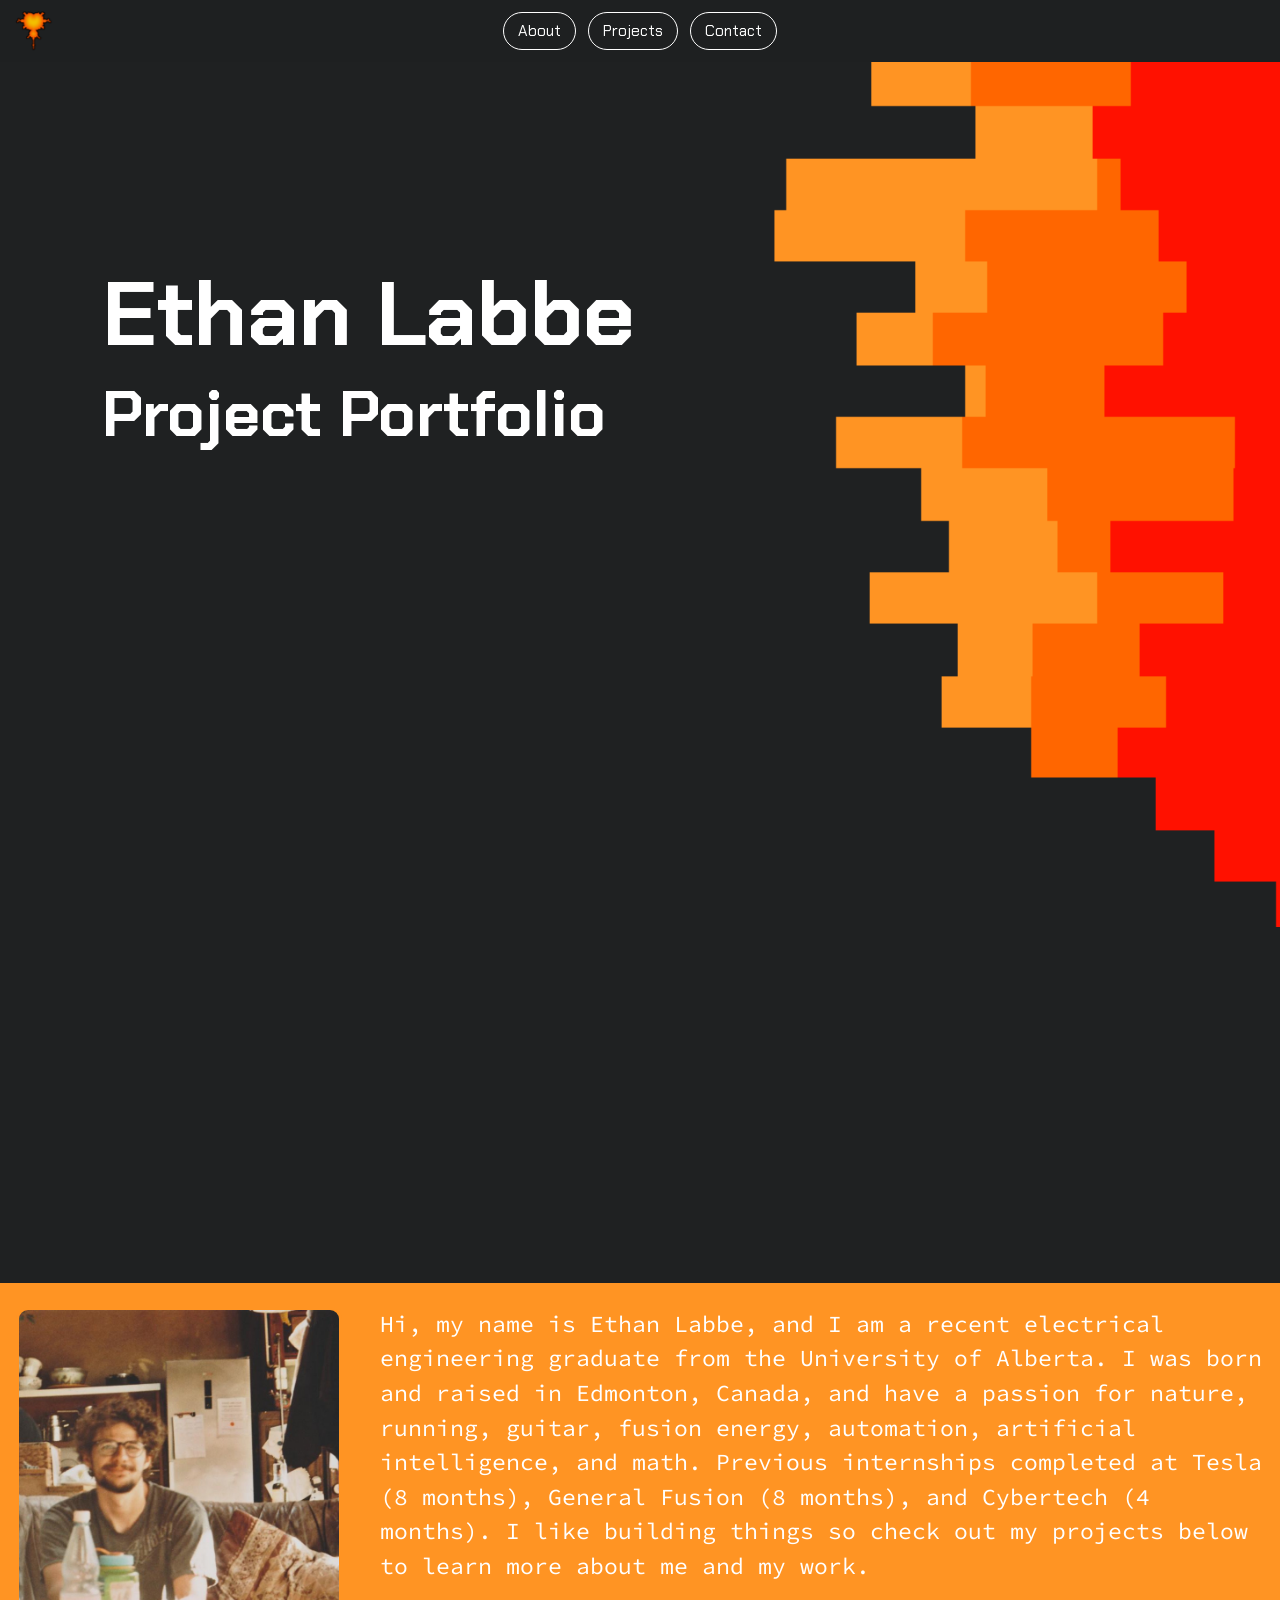
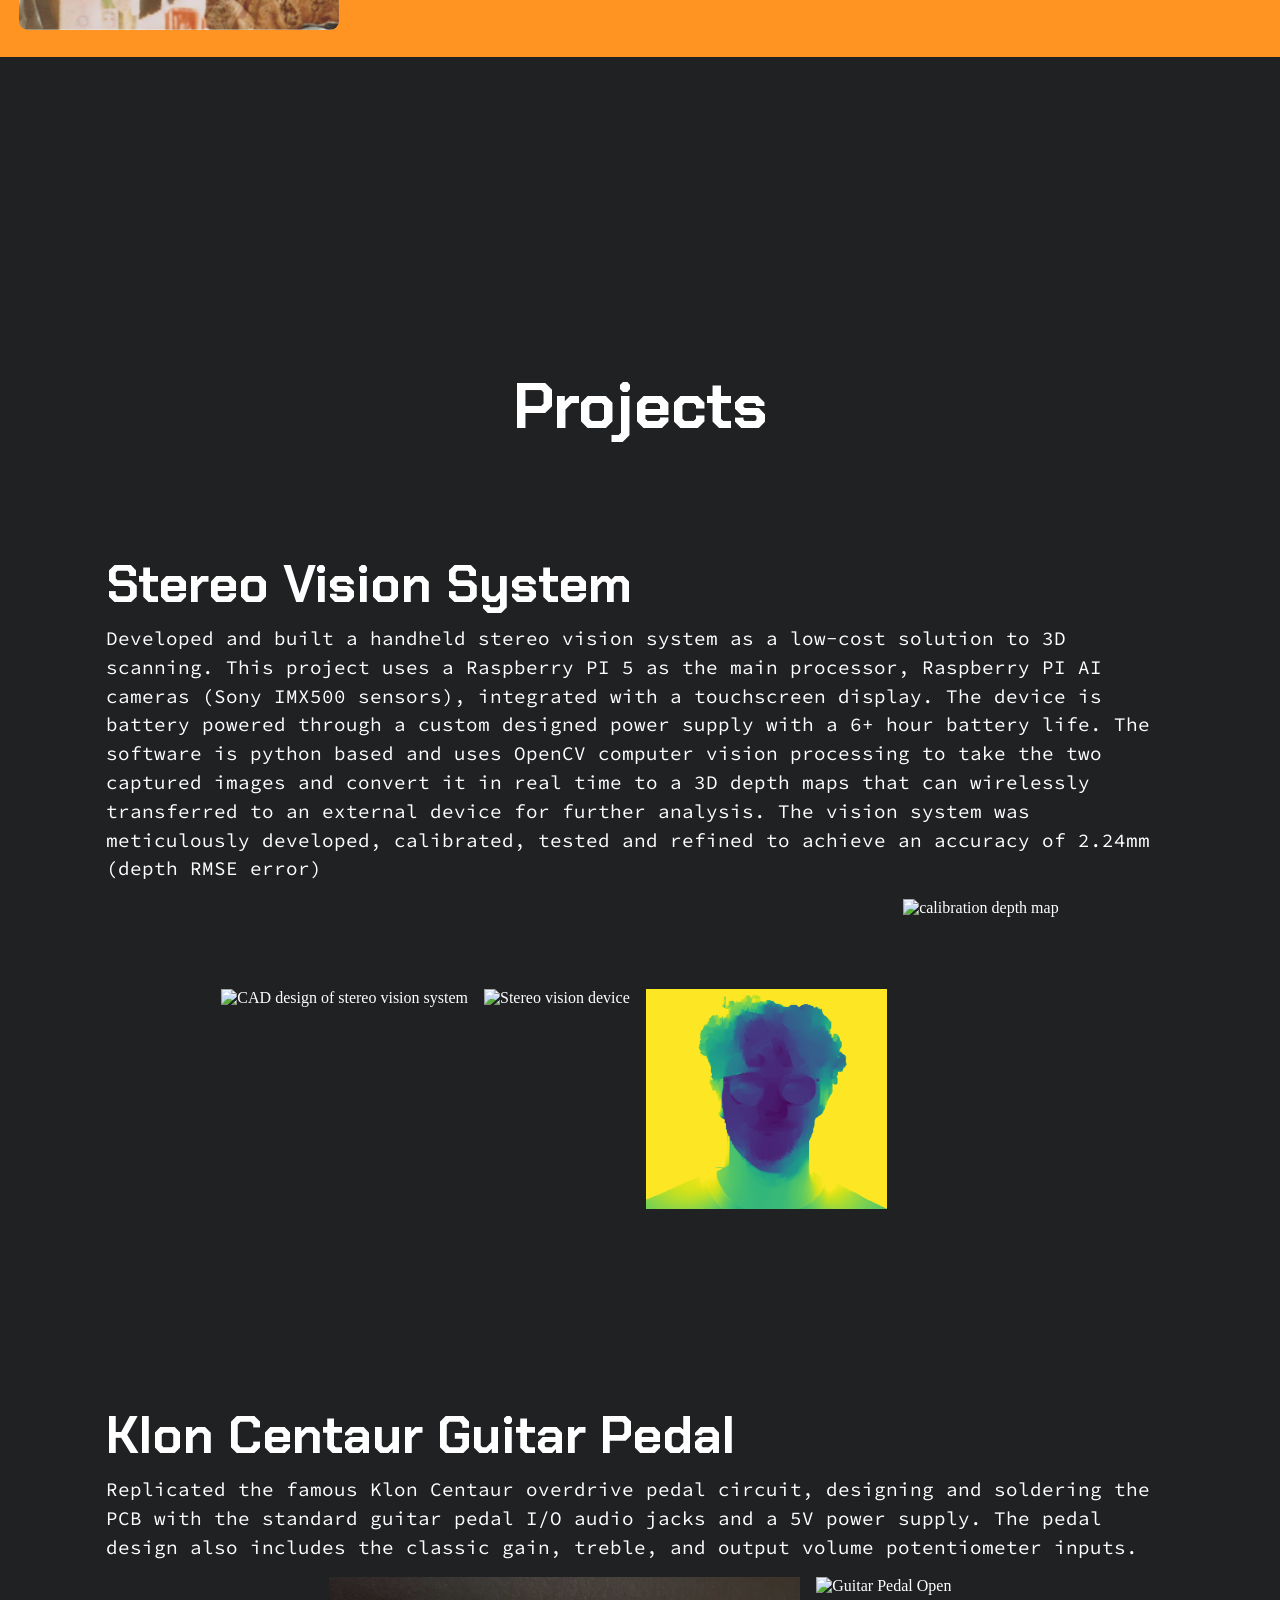
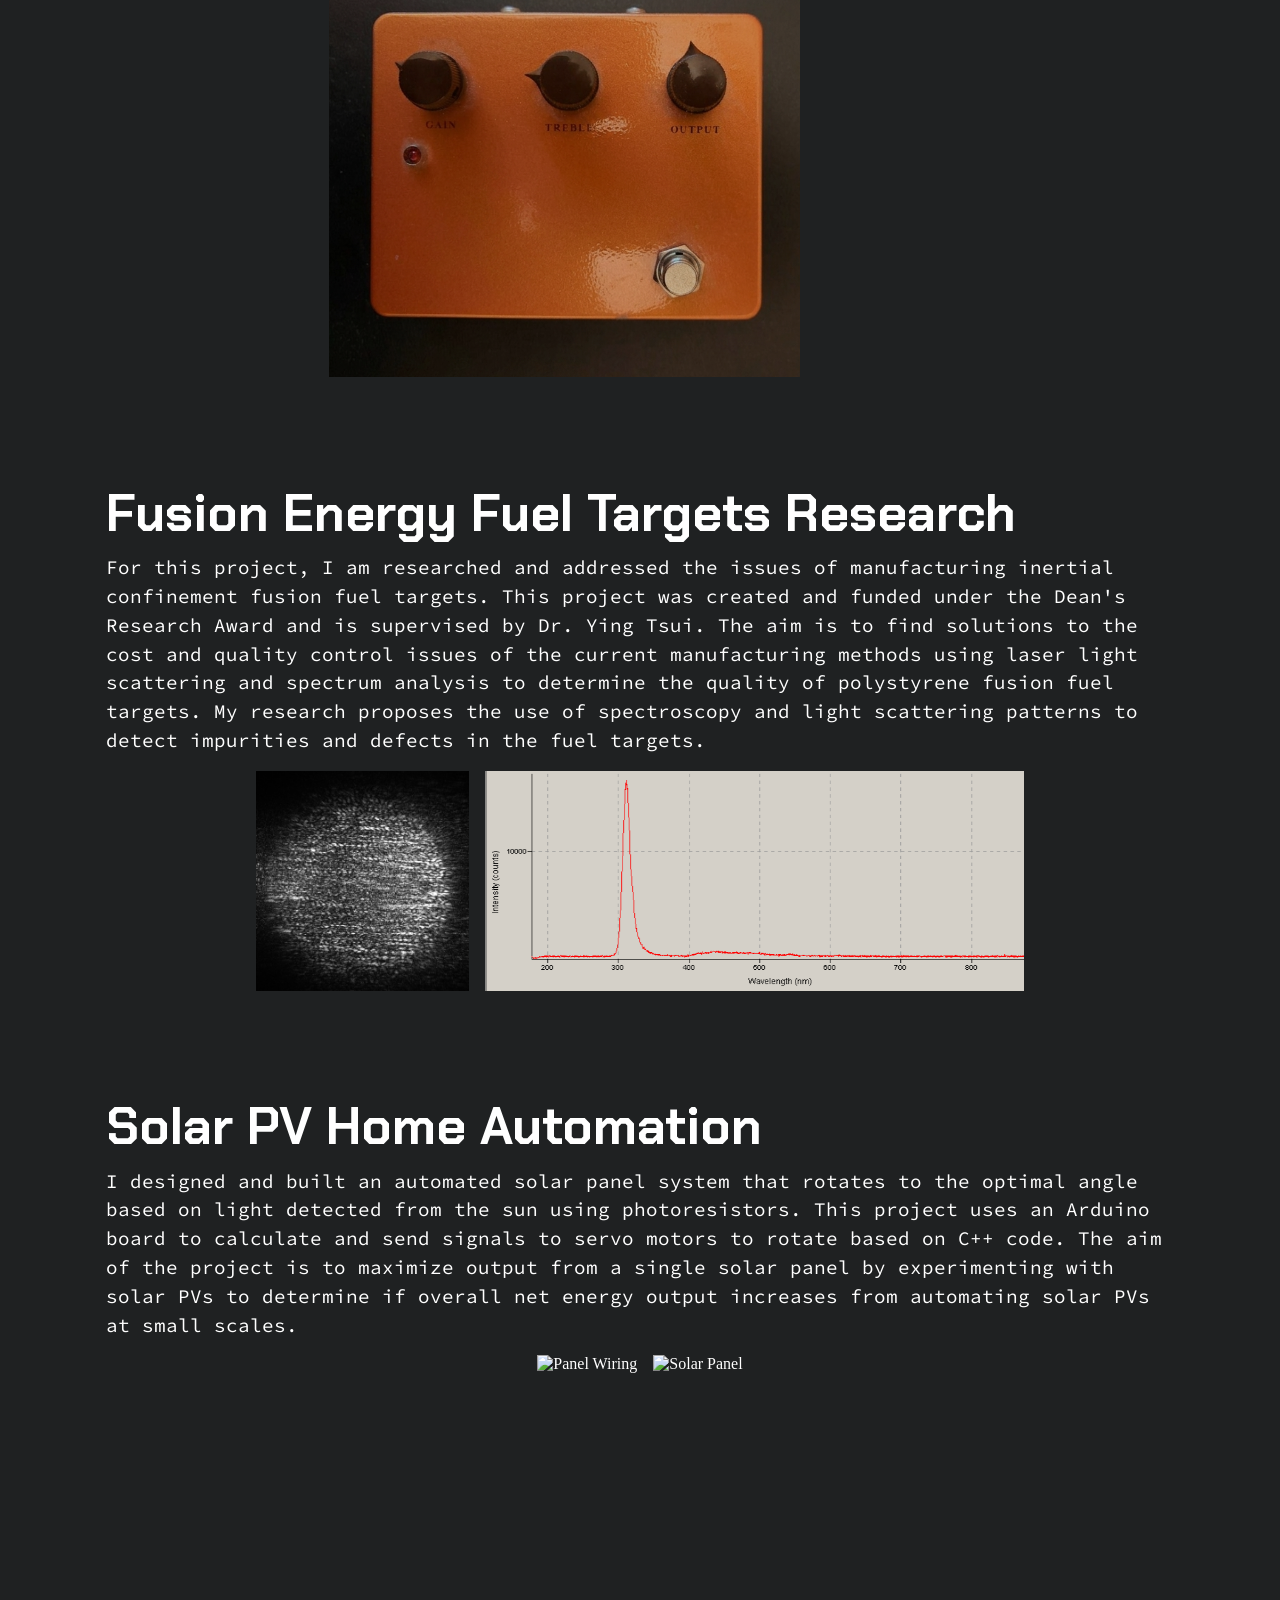
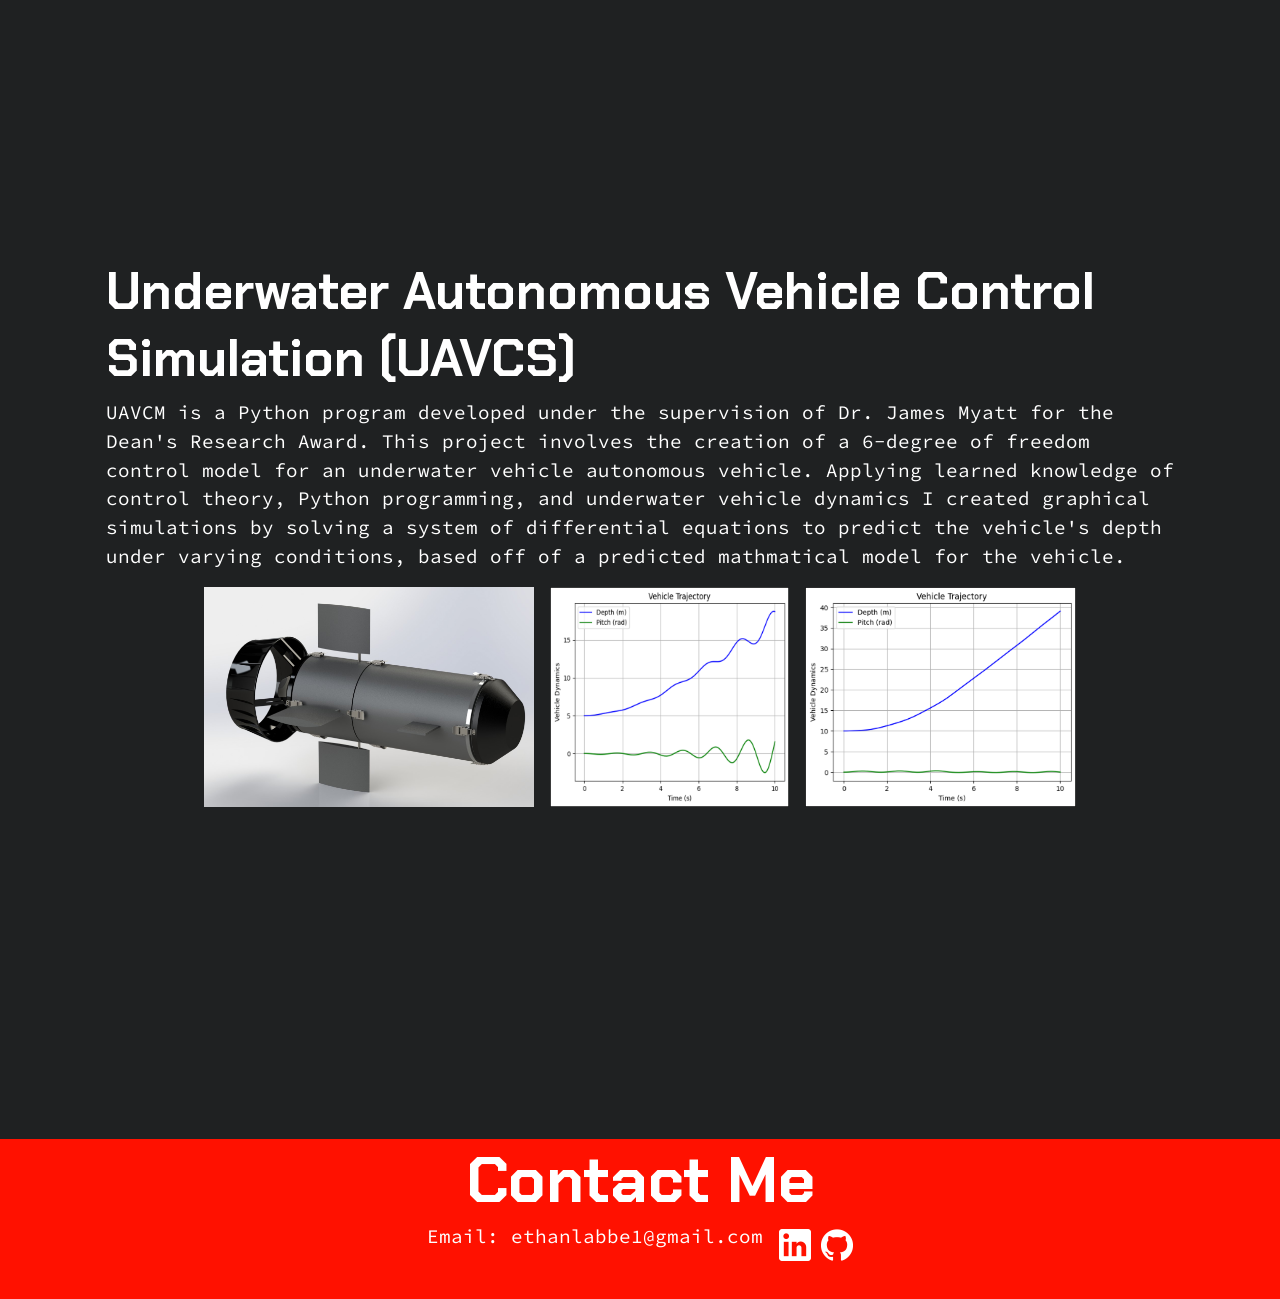
==== index.html @ 26879248 "update guitar pedal images" ====
<!DOCTYPE html>
<html lang="en">

<head>
    <meta charset="UTF-8">
    <meta http-equiv="X-UA-Compatible" content="IE=edge">
    <meta name="viewport" content="width=device-width, initial-scale=1.0, user-scalable=no">

    <!-- SEO Optimization for your name -->
    <title>Ethan Labbe | Project Portfolio</title>
    <meta name="description"
        content="Explore the project portfolio of Ethan Labbe, featuring work in Stereo Vision Systems, Fusion Energy research, and autonomous vehicle controls.">
    <meta name="author" content="Ethan Labbe">
    <link rel="canonical" href="https://ethanlabbe.github.io/" />

    <!-- Open Graph Tags for LinkedIn -->
    <meta property="og:title" content="Ethan Labbe | Project Portfolio">
    <meta property="og:description"
        content="Engineering portfolio featuring Stereo Vision Systems, Fusion Energy Fuel Targets, and Home Automation.">
    <meta property="og:url" content="https://ethanlabbe.github.io/">
    <meta property="og:type" content="website">

    <!-- Your Original Assets (Keep these completely intact!) -->
    <link rel="icon" type="image/x-icon" href="external/logo.bmp">
    <link rel="preconnect" href="https://fonts.googleapis.com">
    <link rel="preconnect" href="https://fonts.gstatic.com" crossorigin>
    <link
        href="https://fonts.googleapis.com/css2?family=Chakra+Petch:wght@400;600&family=Exo+2:wght@600&family=Oxygen:wght@700&family=Quicksand:wght@600&family=Righteous&family=Source+Code+Pro&display=swap"
        rel="stylesheet">
    <link rel="stylesheet" href="style.css">
</head>

<body id="top">

    <a class="skip-link" href="#about">Skip to content</a>

    <a href="#top" class="header-logo-link" aria-label="Go to top">
        <img class="header-logo" src="external/logo.bmp" alt="Ethan Labbe logo">
    </a>

    <nav class="jump-nav">
        <a href="#about">About</a>
        <a href="#projects">Projects</a>
        <a href="#contact">Contact</a>
    </nav>

    <div class="spacer layer2">
    </div>

    <div class="container">
        <h1>Ethan Labbe</h1>
        <h2>Project Portfolio</h2>
    </div>

    <div class="spacer3"></div>
    <div class="spacer2 layer1"></div>

    <section id="about" class="yellow">
        <div class="about-grid">
            <img class="profile-photo" src="external/profile_photo.bmp" alt="Profile photo of Ethan Labbe">
            <div class="about-copy">
                <div id="about-content" class="markdown-content leftxt"></div>
            </div>
        </div>
    </section>

    <div class="spacer2 layer4"></div>

    <section id="projects">
        <h2>Projects</h2>
        <div class="leftxt">

            <h3>Stereo Vision System</h3>
            <div class="project-text-block" id="project-stereo-vision-system"></div>
            <div class="image-row">
                <img class="project-image" src="external/stereo-cad.bmp" alt="CAD design of stereo vision system">
                <img class="project-image" src="external/stereo-device.bmp" alt="Stereo vision device">
                <img class="project-image" src="external/head-depth-map.bmp" alt="head depth map">
                <img class="large-project-image" src="external/calibration-depth-map.bmp" alt="calibration depth map">
            </div>

            <h3>Klon Centaur Guitar Pedal</h3>
            <div class="project-text-block" id="project-guitar-pedal"></div>
            <div class="image-row">
                <img class="large-project-image" src="external/guitar-pedal-enclosure.bmp" alt="Guitar Pedal Enclosure">
                <img class="large-project-image" src="external/guitar-pedal-open.bmp" alt="Guitar Pedal Open">
            </div>

            <h3><a target="_blank" href="external/DRAposter2.pdf">Fusion Energy Fuel Targets Research</a></h3>
            <div class="project-text-block" id="project-fusion-energy-fuel-research"></div>
            <div class="image-row">
                <img class="project-image" src="external/Samplelightscattering.bmp" alt="Light Scattering">
                <img class="project-image" src="external/Polystyrenespectra.bmp" alt="Polystyrene Spectra">
            </div>

            
            <h3>Solar PV Home Automation</h3>
            <div class="project-text-block" id="project-solar-pv-home-automation"></div>
            <div class="image-row">
                <img class="large-project-image" src="external/PanelWiring.bmp" alt="Panel Wiring">
                <img class="large-project-image" src="external/SolarPanel.bmp" alt="Solar Panel">
            </div>

            <h3><a target="_blank" href="external/DRAposter.pdf">Underwater Autonomous Vehicle Control Simulation (UAVCS)</a></h3>
            <div class="project-text-block" id="project-uavcm"></div>
            <div class="image-row">
                <img class="project-image" src="external/UAVCAD.bmp" alt="CAD Design of Vehicle">
                <img class="project-image" src="external/controlplot.bmp" alt="Control Plot">
                <img class="project-image" src="external/Divingplot.bmp" alt="Diving Plot">
            </div>
        </div>
    </section>


    <div class="layer3 spacer2"></div>

    <div id="contact" class="center red">
        <h2>Contact Me</h2>
    </div>

    <div class="center red">
        <div class="contact-row">
            <div id="contact-content" class="markdown-content contact-text"></div>
            <div class="social-links">
                <a class="social-link" target="_blank" rel="noopener noreferrer" href="https://www.linkedin.com/in/ethan-labbe/">
                    <img class="icon" src="external/linlogo.bmp" alt="LinkedIn Logo">
                </a>

                <a class="social-link" target="_blank" rel="noopener noreferrer" href="https://github.com/EthanLabb">
                    <img class="icon" src="external/gitlogo.bmp" alt="GitHub Logo">
                </a>
            </div>
        </div>
    </div>

    <script>
        async function loadMarkdownContent() {
            const sections = [
                { selector: '#about-content', file: 'content/about.md' },
                { selector: '#project-stereo-vision-system', file: 'content/projects/stereo-vision.md' },
                { selector: '#project-guitar-pedal', file: 'content/projects/guitar-pedal.md' },
                { selector: '#project-fusion-energy-fuel-research', file: 'content/projects/fusion-energy-fuel-research.md' },
                { selector: '#project-solar-pv-home-automation', file: 'content/projects/solar-pv-home-automation.md' },
                { selector: '#project-uavcm', file: 'content/projects/uavcm.md' },
                { selector: '#contact-content', file: 'content/contact.md' }
            ];

            for (const section of sections) {
                const element = document.querySelector(section.selector);
                if (!element) continue;

                try {
                    const response = await fetch(section.file);
                    if (!response.ok) throw new Error(`Unable to load ${section.file}`);
                    const markdown = await response.text();
                    element.innerHTML = renderMarkdown(markdown, section.file);
                } catch (error) {
                    console.error(error);
                    element.innerHTML = '<p>Content could not be loaded.</p>';
                }
            }
        }

        function resolveMarkdownAsset(assetPath, baseFile) {
            if (!assetPath) return '';
            if (/^(https?:)?\/\//i.test(assetPath) || assetPath.startsWith('data:')) {
                return assetPath;
            }
            return new URL(assetPath, new URL(baseFile, window.location.href)).href;
        }

        function renderMarkdown(markdown, baseFile = '') {
            const lines = markdown.trim().split(/\r?\n/);
            let html = '';
            let paragraph = [];

            function flushParagraph() {
                if (paragraph.length) {
                    html += `<p>${paragraph.join(' ')}</p>`;
                    paragraph = [];
                }
            }

            function escapeHtml(value) {
                return value
                    .replace(/&/g, '&amp;')
                    .replace(/</g, '&lt;')
                    .replace(/>/g, '&gt;')
                    .replace(/"/g, '&quot;')
                    .replace(/'/g, '&#39;');
            }

            function formatInline(value) {
                let formatted = escapeHtml(value);
                formatted = formatted.replace(/\[([^\]]+)\]\(([^)]+)\)/g, '<a href="$2" target="_blank" rel="noopener noreferrer">$1</a>');
                formatted = formatted.replace(/\*\*([^*]+)\*\*/g, '<strong>$1</strong>');
                formatted = formatted.replace(/\*([^*]+)\*/g, '<em>$1</em>');
                return formatted;
            }

            lines.forEach((line) => {
                const trimmed = line.trim();
                if (!trimmed) {
                    flushParagraph();
                    return;
                }

                const headingMatch = trimmed.match(/^(#{1,6})\s+(.*)$/);
                if (headingMatch) {
                    flushParagraph();
                    const level = headingMatch[1].length;
                    html += `<h${level}>${formatInline(headingMatch[2])}</h${level}>`;
                    return;
                }

                const imageMatch = trimmed.match(/^!\[([^\]]*)\]\(([^)]+)\)$/);
                if (imageMatch) {
                    flushParagraph();
                    const imageSrc = resolveMarkdownAsset(imageMatch[2], baseFile);
                    html += `<img src="${imageSrc}" alt="${imageMatch[1] || ''}" class="project-image">`;
                    return;
                }

                paragraph.push(formatInline(trimmed));
            });

            flushParagraph();
            return html;
        }

        document.addEventListener('DOMContentLoaded', loadMarkdownContent);
    </script>
</body>

</html>
---- style.css ----
@import url('https://fonts.googleapis.com/css2?family=Chakra+Petch:wght@400;600&family=Exo+2:wght@600&family=Oxygen:wght@700&family=Quicksand:wght@600&family=Righteous&family=Source+Code+Pro&display=swap');

/* mobile response */
@media screen and (max-width: 1000px) {
    .project-image {
        width: min(100%, 180px);
        flex-basis: calc(50% - 0.5rem);
    }

    .image-row {
        gap: 0.75rem;
    }
    .icon {
        width: clamp(24px, 4vw, 34px);
    }

    .medpic {
        width: min(100%, 220px);
        height: auto;
    }

    .lrgpic {
        width: min(100%, 360px);
        height: auto;
    }

    .logo {
        width: clamp(44px, 8vw, 60px);
    }

    .jump-nav {
        padding: 10px 3vw;
        gap: 8px;
    }

    .jump-nav a {
        font-size: 0.95rem;
        padding: 6px 10px;
    }

    .container {
        top: clamp(120px, 24vw, 180px);
        padding-left: 5vw;
        align-items: flex-start;
    }

    .center {
        flex-wrap: wrap;
        gap: 1rem;
        padding: 0 1rem 1.5rem;
    }

    .leftxt {
        margin-left: 1rem;
        margin-right: 1rem;
        margin-bottom: 0;
        padding-bottom: 0;
    }

    .about-grid {
        flex-direction: row;
        align-items: center;
        justify-content: center;
        gap: 1rem;
        padding: 0 1rem 1rem;
    }

    .about-grid .leftxt {
        margin-left: 0;
        margin-right: 0;
        margin-bottom: 0;
        padding-bottom: 0;
    }

    .profile-photo {
        width: min(100%, 220px);
        margin-left: 0;
        flex: 0 0 auto;
    }

    .about-copy {
        flex: 1 1 16rem;
        min-width: 0;
    }

    h1 {
        font-size: clamp(2.5rem, 8vw, 4rem);
    }

    h2 {
        font-size: clamp(1.75rem, 6vw, 2.6rem);
    }

    h3 {
        font-size: clamp(1.2rem, 4vw, 1.8rem);
        padding-top: 1.25rem;
    }

    p {
        font-size: clamp(0.95rem, 2.2vw, 1.1rem);
        line-height: 1.6;
    }
}

html {
    scroll-behavior: smooth;
    scroll-padding-top: 70px;
}

h1 {
    font-size: 7vw;
    font-family: 'Chakra Petch', sans-serif;
    margin: 0;
}

h2 {
    font-size: 5vw;
    font-family: 'Chakra Petch', sans-serif;
    margin: 0;
}

h3 {
    font-size: 4vw;
    font-family: 'Chakra Petch', sans-serif;
    padding-top: 4vw;
    margin-bottom: 0.5vw;
}


.container {
    position: absolute;
    display: flex;
    flex-direction: column;
    align-items: flex-start;
    top: 20vw;
    padding-left: 8vw;
}

p {
    font-size: 1.5vw;
    font-family: 'Source Code Pro', monospace;
    line-height: 1.5;
    margin-left: 0px;
}


body {
    margin: 0;
    color: white;
    background: #1f2122;
    overflow-x: hidden;
}

section {
    position: relative;
    display: flex;
    flex-direction: column;
    align-items: center;
    min-height: 20vw;
    padding: 1.5rem 1rem 1.5rem;
}

img {
    display: block;
    max-width: 100%;
    height: auto;
    margin-left: 0;
    object-fit: contain;
}

.icon {
    width: clamp(24px, 3vw, 32px);
    height: auto;
    display: block;
    margin: 0;
}

.medpic {
    width: auto;
    height: 15vw;
}

.lrgpic {
    width: auto;
    height: 25vw;
}

.logo {
    width: clamp(48px, 7vw, 72px);
    height: auto;
    margin: 0;
    display: block;
}

a {
    color: white;
    text-decoration: none;
}

.contact-row {
    display: flex;
    align-items: center;
    justify-content: center;
    padding: 0 1rem 2rem;
    gap: 1rem;
}

.contact-text {
    display: flex;
    align-items: center;
    gap: 0.6rem;
    flex-wrap: wrap;
    margin: 0;
    font-size: clamp(1rem, 2.2vw, 1.2rem);
}

.social-links {
    display: flex;
    align-items: center;
    gap: 0.6rem;
}

.email-link,
.social-link {
    display: inline-flex;
    align-items: center;
    justify-content: center;
}

.social-link {
    line-height: 1;
}

.about-copy .markdown-content p {
    font-size: 1.8vw;
}

.markdown-content p {
    margin: 0 0 1rem;
}

.markdown-content h3 {
    margin-bottom: 0.5rem;
}

.markdown-content a {
    text-decoration: underline;
}

.markdown-content img {
    display: block;
    max-width: 100%;
    height: auto;
    margin: 0.75rem 0 1rem;
    border-radius: 8px;
}

.project-image {
    width: auto;
    max-width: 100%;
    height: 25vw;
    max-height: 220px;
    object-fit: contain;
    flex: 0 0 auto;
}

.large-project-image {
    width: auto;
    max-width: 100%;
    height: 45vw;
    max-height: 400px;
    object-fit: contain;
    flex: 0 0 auto;
}

.image-row {
    display: flex;
    flex-wrap: wrap;
    gap: 1rem;
    align-items: center;
    justify-content: center;
    margin: 1rem 0 1.5rem;
}
.project-text-block {
    margin-bottom: 1rem;
}

.project-text-block h3 {
    margin-bottom: 0.35rem;
}

.project-text-block p {
    margin: 0 0 0.75rem;
}
.blue {
    background: #3c31dd;
}

.red {
    background: #ff1100;
}

.dark {
    background: #0f0f10;
}

.yellow {
    background: #ff9423;
}

.spacer {
    width: 100%;
    background-repeat: no-repeat;
    background-position: center;
    background-size: cover;
    aspect-ratio: 900/600;
}

.spacer.layer2 {
    display: flex;
    align-items: flex-start;
    justify-content: flex-start;
    padding: 0.75rem 1.25rem 0;
}

.spacer2 {
    width: 100%;
    background-repeat: no-repeat;
    background-position: center;
    background-size: cover;
    aspect-ratio: 900/200;
}

.spacer3 {
    width: 100%;
    background-repeat: no-repeat;
    background-position: center;
    background-size: cover;
    aspect-ratio: 900/50;
}

.center {
    display: flex;
    justify-content: center;
    align-items: center;
    flex-wrap: wrap;
    gap: 1.25rem;
}

.leftxt {
    margin-left: 7vw;
    margin-right: 7vw;
    margin-bottom: 0;
    padding-bottom: 0;
}

.about-grid {
    display: flex;
    align-items: flex-start;
    gap: 3vw;
    justify-content: flex-start;
    flex-wrap: wrap;
    padding: 0;
    width: 100%;
}

.about-copy {
    display: flex;
    flex-direction: column;
    justify-content: flex-start;
    flex: 1 1 36rem;
    min-width: 250px;
}

.about-grid .leftxt {
    margin-left: 0;
    margin-right: 0;
    max-width: none;
}

.profile-photo {
    width: 25vw;
    max-width: 100%;
    height: auto;
    border-radius: 12px;
    border: 3px solid #ff9423;
    object-fit: cover;
    align-self: flex-start;
}

.about-copy h2 {
    margin-top: 0;
    margin-bottom: 1rem;
}

.arrow {
    display: block;
    margin: auto;
    margin-top: 2vw;
}

.layer1 {
    background-image: url('external/upwave1.svg');
}

.layer2 {
    background-image: url('external/rightstep2.bmp');
}

.layer3 {
    background-image: url('external/btmwave.svg');
}

.layer4 {
    background-image: url('external/dwnwave.svg');
}

.flip {
    transform: rotate(180deg);
}

.rotate {
    transform: rotate(270deg);
}

.invert {
    color: inver;
}

.link {
    color: rgb(254, 254, 254);
    text-decoration: underline;
}

a:hover {
    color: rgb(91, 91, 91);
}

/* jump navigation only */
.jump-nav {
    position: sticky;
    top: 0;
    z-index: 1000;
    display: flex;
    justify-content: center;
    align-items: center;
    flex-wrap: wrap;
    gap: 12px;
    padding: 12px 20px;
    background: rgba(31, 33, 34, 0.9);
    backdrop-filter: blur(4px);
}

.jump-nav a {
    font-family: 'Chakra Petch', sans-serif;
    font-size: 1.2vw;
    padding: 8px 14px;
    border: 1px solid white;
    border-radius: 999px;
}

.header-logo-link {
    position: fixed;
    top: 0.6rem;
    left: 0.8rem;
    z-index: 1100;
    display: inline-flex;
    align-items: center;
    justify-content: center;
}

.header-logo {
    width: clamp(36px, 3.2vw, 48px);
    height: auto;
    display: block;
}

.skip-link {
    position: absolute;
    left: -9999px;
    top: 0;
}

.skip-link:focus {
    left: 10px;
    top: 10px;
    z-index: 1001;
    background: white;
    color: black;
    padding: 8px 12px;
}
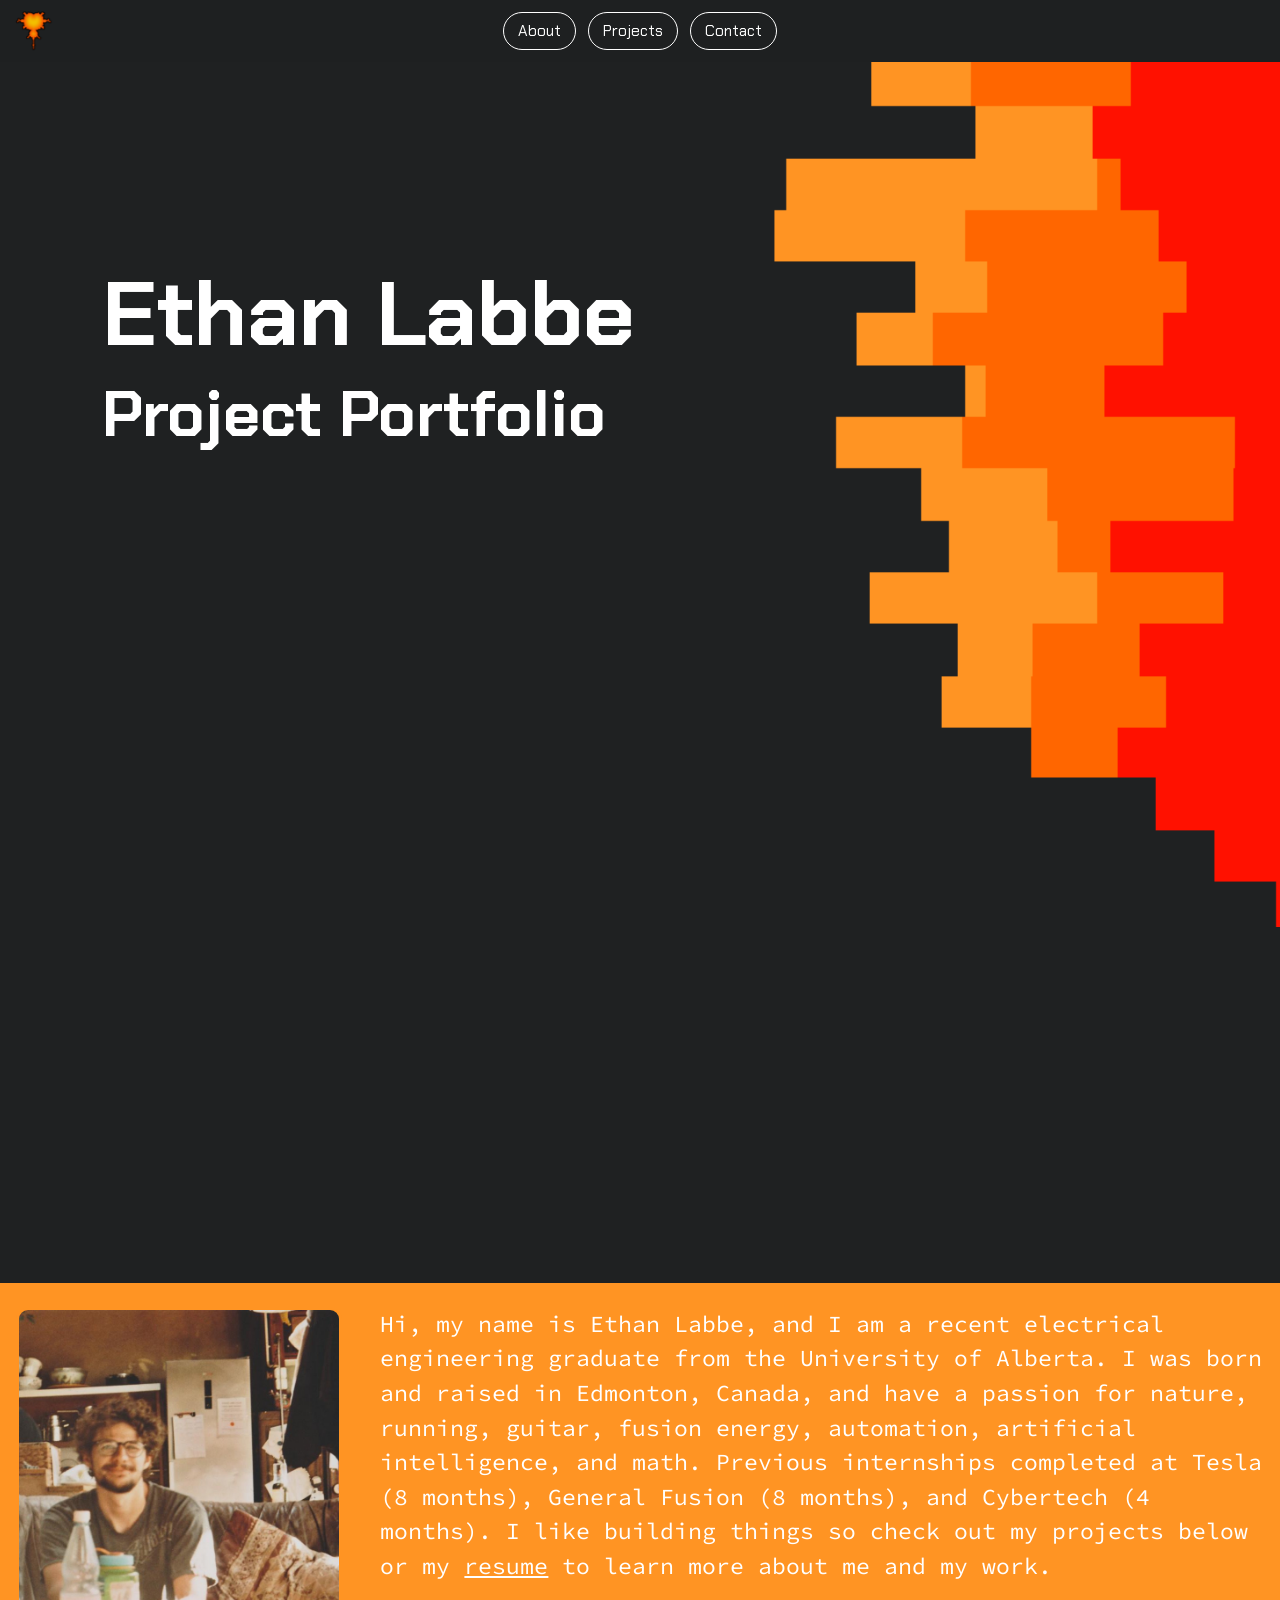
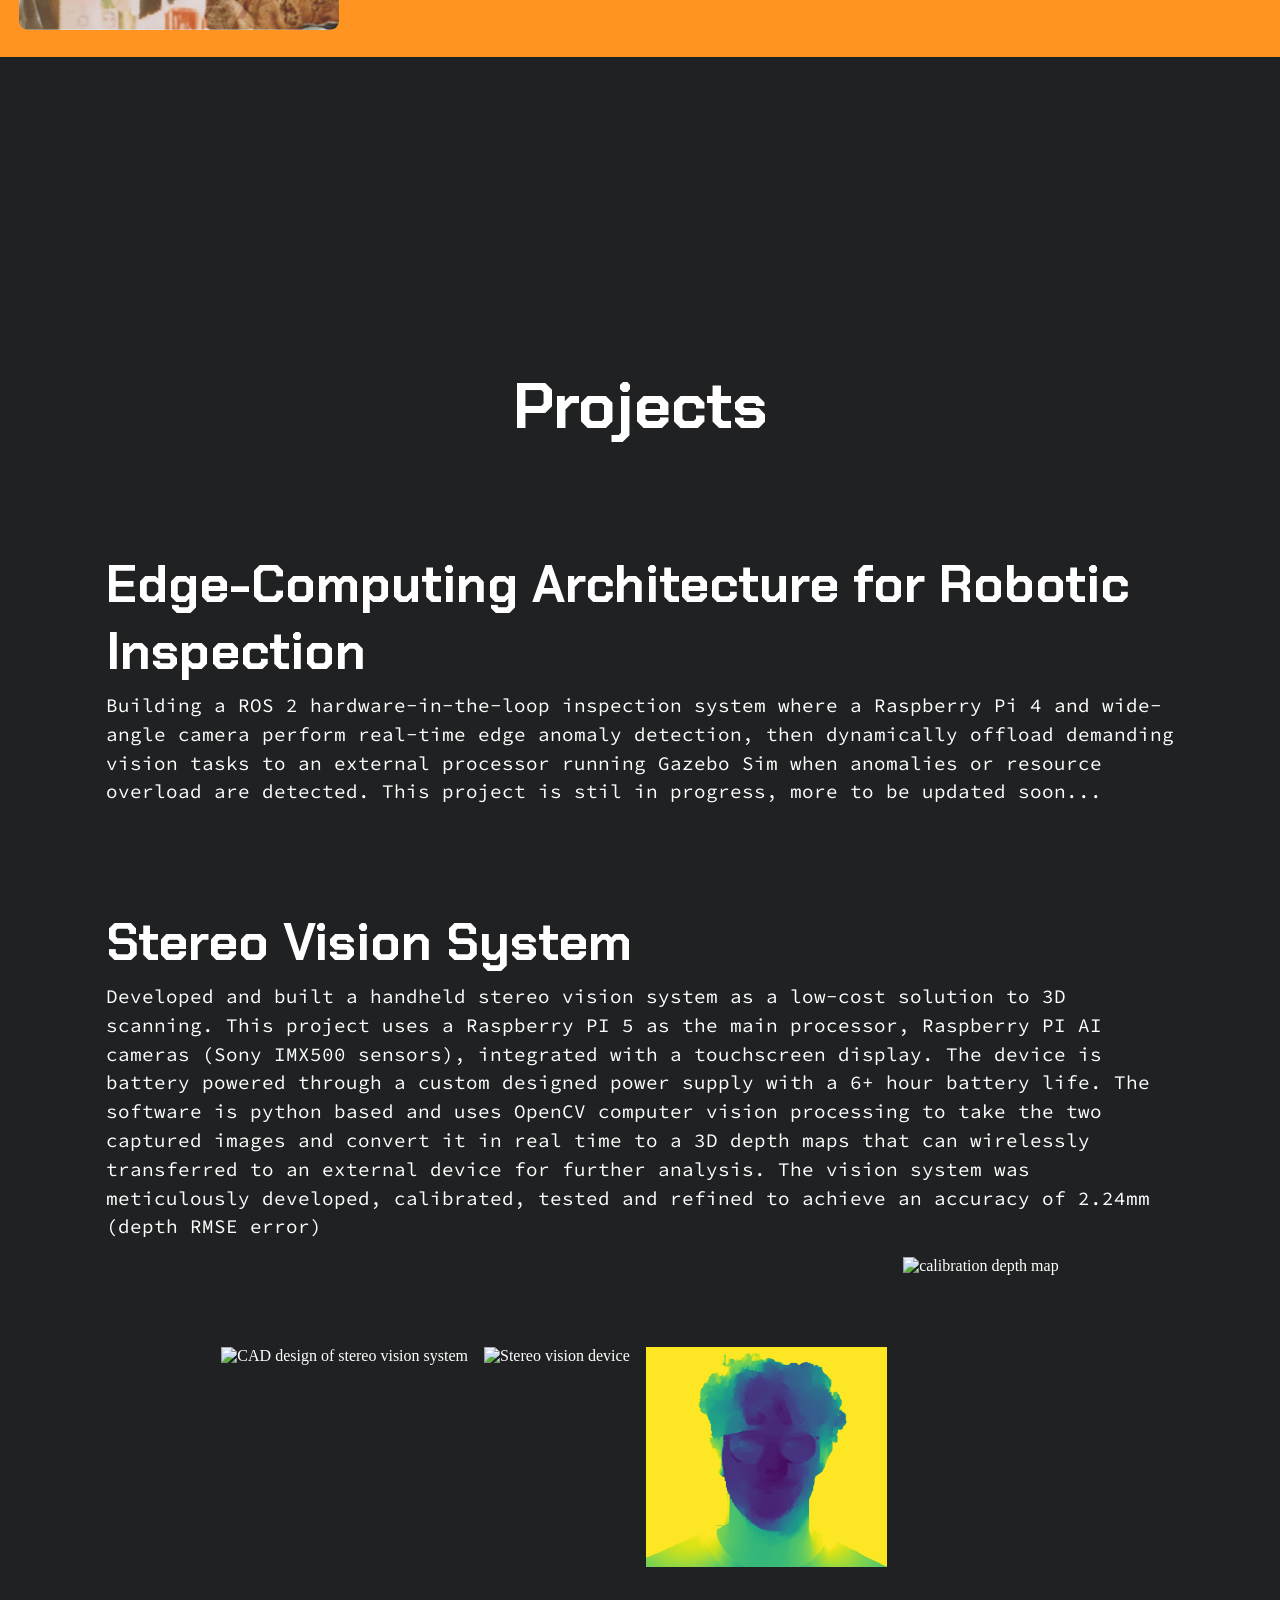
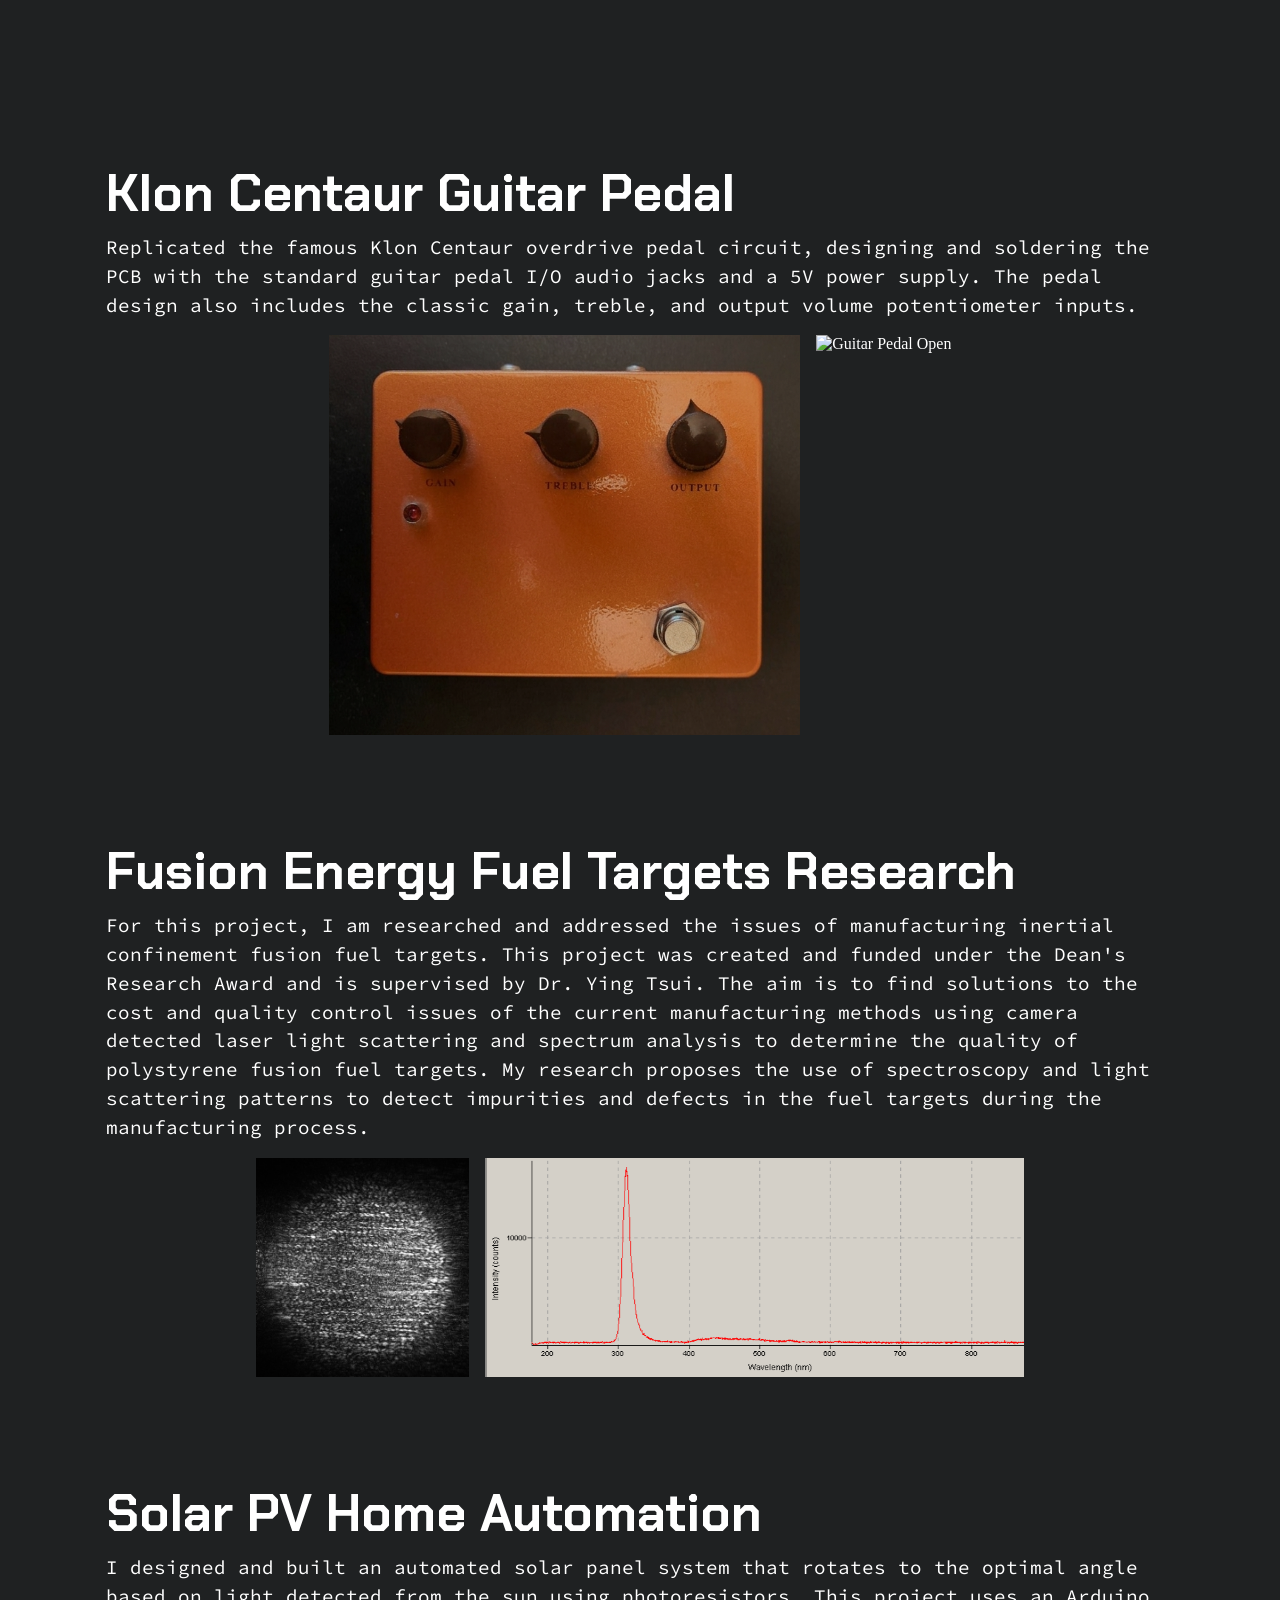
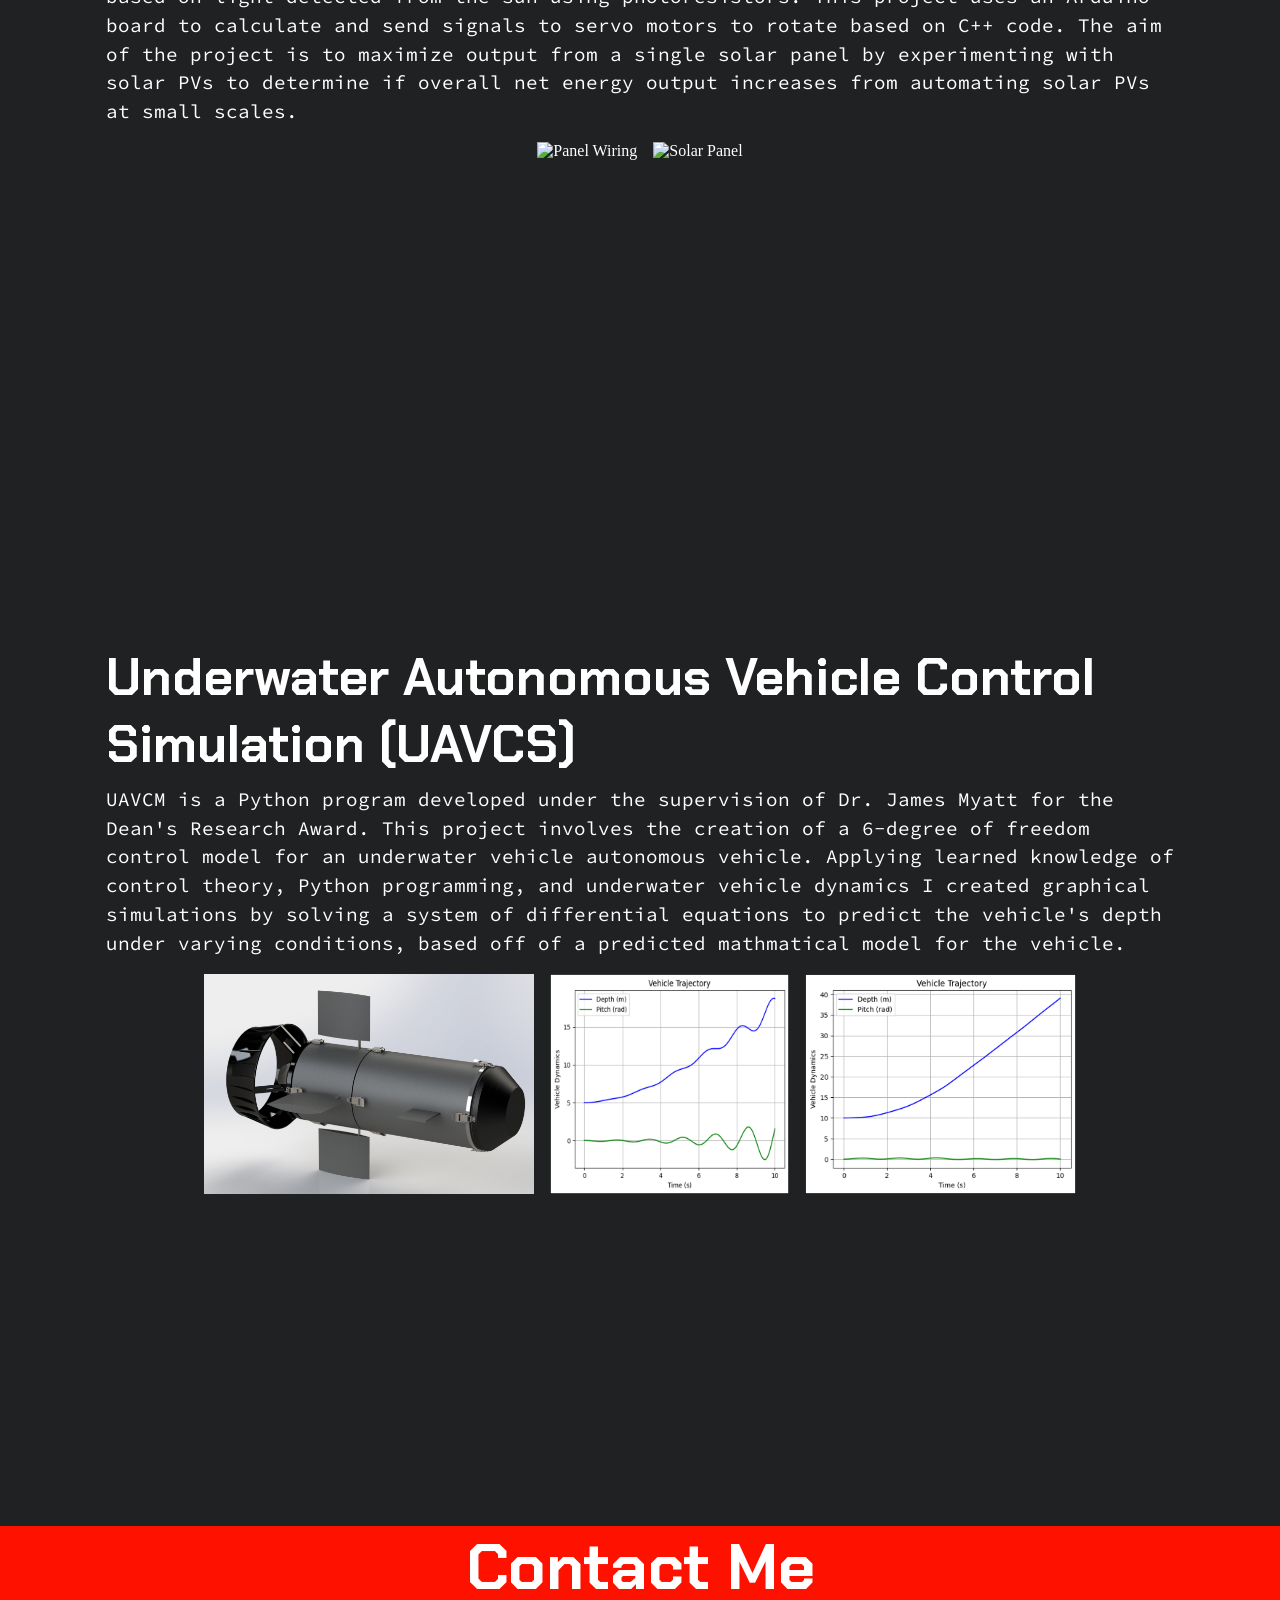
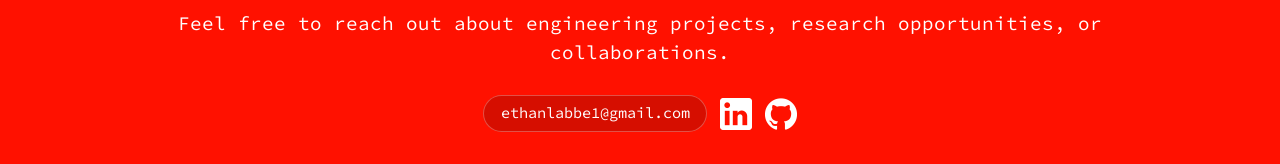
==== commit eb14bb54: "add new project and resume" ====
--- a/index.html
+++ b/index.html
@@ -70,6 +70,9 @@
         <h2>Projects</h2>
         <div class="leftxt">
 
+            <h3>Edge-Computing Architecture for Robotic Inspection</h3>
+            <div class="project-text-block" id="project-robotic-inspection"></div>
+
             <h3>Stereo Vision System</h3>
             <div class="project-text-block" id="project-stereo-vision-system"></div>
             <div class="image-row">
@@ -119,14 +122,18 @@
     </div>
 
     <div class="center red">
-        <div class="contact-row">
+        <div class="contact-stack">
             <div id="contact-content" class="markdown-content contact-text"></div>
-            <div class="social-links">
+            <div class="contact-row">
+                <button class="copy-email email-link" type="button" data-email="ethanlabbe1@gmail.com" aria-label="Copy email address">
+                    ethanlabbe1@gmail.com
+                </button>
+
                 <a class="social-link" target="_blank" rel="noopener noreferrer" href="https://www.linkedin.com/in/ethan-labbe/">
                     <img class="icon" src="external/linlogo.bmp" alt="LinkedIn Logo">
                 </a>
 
-                <a class="social-link" target="_blank" rel="noopener noreferrer" href="https://github.com/EthanLabb">
+                <a class="social-link" target="_blank" rel="noopener noreferrer" href="https://github.com/EthanLabbe">
                     <img class="icon" src="external/gitlogo.bmp" alt="GitHub Logo">
                 </a>
             </div>
@@ -137,6 +144,7 @@
         async function loadMarkdownContent() {
             const sections = [
                 { selector: '#about-content', file: 'content/about.md' },
+                { selector: '#project-robotic-inspection', file: 'content/projects/robot-inspection.md' },
                 { selector: '#project-stereo-vision-system', file: 'content/projects/stereo-vision.md' },
                 { selector: '#project-guitar-pedal', file: 'content/projects/guitar-pedal.md' },
                 { selector: '#project-fusion-energy-fuel-research', file: 'content/projects/fusion-energy-fuel-research.md' },
@@ -228,7 +236,57 @@
             return html;
         }
 
-        document.addEventListener('DOMContentLoaded', loadMarkdownContent);
+        async function copyEmailToClipboard(email) {
+            if (!email) return false;
+
+            try {
+                if (navigator.clipboard && window.isSecureContext) {
+                    await navigator.clipboard.writeText(email);
+                    return true;
+                }
+
+                const textArea = document.createElement('textarea');
+                textArea.value = email;
+                textArea.setAttribute('readonly', '');
+                textArea.style.position = 'fixed';
+                textArea.style.top = '-9999px';
+                document.body.appendChild(textArea);
+                textArea.select();
+                document.execCommand('copy');
+                document.body.removeChild(textArea);
+                return true;
+            } catch (error) {
+                console.error('Copy failed:', error);
+                return false;
+            }
+        }
+
+        function bindCopyEmail() {
+            const emailButtons = document.querySelectorAll('.copy-email');
+
+            emailButtons.forEach((button) => {
+                button.addEventListener('click', async (event) => {
+                    event.preventDefault();
+                    const email = button.dataset.email || button.textContent.trim();
+                    const copied = await copyEmailToClipboard(email);
+
+                    if (copied) {
+                        const originalText = button.textContent.trim();
+                        button.classList.add('copied');
+                        button.textContent = 'Email copied!';
+                        setTimeout(() => {
+                            button.textContent = originalText;
+                            button.classList.remove('copied');
+                        }, 1200);
+                    }
+                });
+            });
+        }
+
+        document.addEventListener('DOMContentLoaded', () => {
+            loadMarkdownContent();
+            bindCopyEmail();
+        });
     </script>
 </body>
 
--- a/style.css
+++ b/style.css
@@ -197,27 +197,34 @@
     text-decoration: none;
 }
 
+.contact-stack {
+    display: flex;
+    flex-direction: column;
+    align-items: center;
+    justify-content: center;
+    width: min(100%, 1100px);
+    margin: 0 auto;
+    padding: 0 1rem 2rem;
+    gap: 0.75rem;
+}
+
 .contact-row {
     display: flex;
     align-items: center;
     justify-content: center;
-    padding: 0 1rem 2rem;
-    gap: 1rem;
+    flex-wrap: wrap;
+    gap: 0.8rem;
 }
 
 .contact-text {
     display: flex;
     align-items: center;
+    justify-content: center;
     gap: 0.6rem;
     flex-wrap: wrap;
     margin: 0;
     font-size: clamp(1rem, 2.2vw, 1.2rem);
-}
-
-.social-links {
-    display: flex;
-    align-items: center;
-    gap: 0.6rem;
+    text-align: center;
 }
 
 .email-link,
@@ -227,8 +234,54 @@
     justify-content: center;
 }
 
+.email-link {
+    background: rgba(0, 0, 0, 0.16);
+    border: 1px solid rgba(255, 255, 255, 0.28);
+    border-radius: 999px;
+    color: white;
+    cursor: pointer;
+    font-family: 'Source Code Pro', monospace;
+    font-size: clamp(0.82rem, 1.5vw, 0.95rem);
+    line-height: 1.2;
+    padding: 0.55rem 0.85rem;
+    width: 14rem;
+    min-width: 14rem;
+    max-width: 14rem;
+    justify-content: center;
+    text-align: center;
+    transition: opacity 0.2s ease, transform 0.2s ease, border-color 0.2s ease;
+}
+
+.email-link:hover,
+.email-link:focus-visible {
+    opacity: 0.85;
+    border-color: rgba(255, 255, 255, 0.5);
+    transform: translateY(-1px);
+    outline: none;
+}
+
+.copy-email.copied {
+    font-size: 1rem;
+    width: 14rem;
+    min-width: 14rem;
+    max-width: 14rem;
+    white-space: nowrap;
+}
+
 .social-link {
     line-height: 1;
+}
+
+@media screen and (max-width: 1000px) {
+    .contact-stack {
+        align-items: flex-start;
+    }
+
+    .contact-row,
+    .contact-text {
+        justify-content: flex-start;
+        text-align: left;
+    }
 }
 
 .about-copy .markdown-content p {
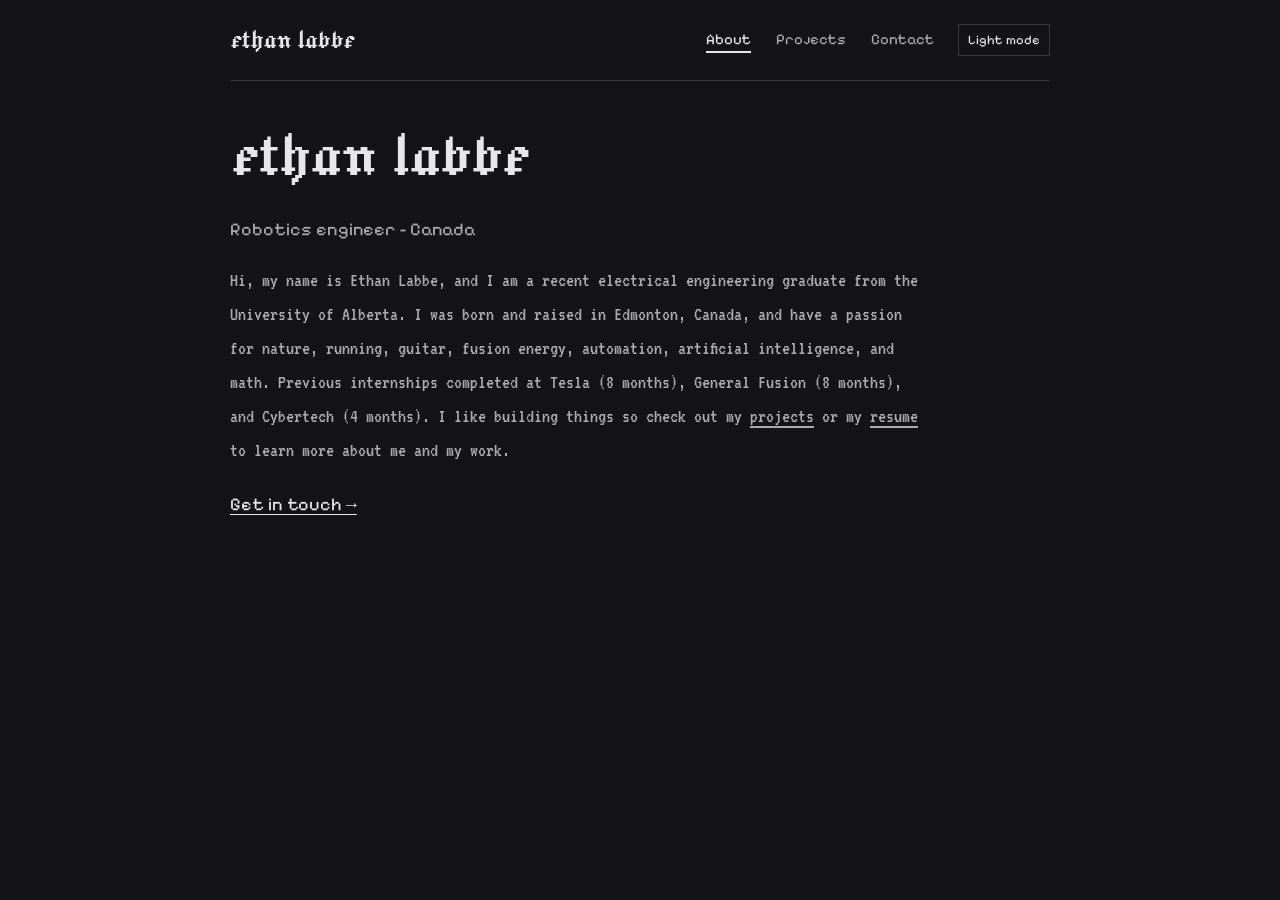
==== commit dcf21526: "new restyle for site" ====
--- a/index.html
+++ b/index.html
@@ -4,10 +4,10 @@
 <head>
     <meta charset="UTF-8">
     <meta http-equiv="X-UA-Compatible" content="IE=edge">
-    <meta name="viewport" content="width=device-width, initial-scale=1.0, user-scalable=no">
+    <meta name="viewport" content="width=device-width, initial-scale=1.0">
 
     <!-- SEO Optimization for your name -->
-    <title>Ethan Labbe | Project Portfolio</title>
+    <title>Ethan Labbe | Robotics Engineer</title>
     <meta name="description"
         content="Explore the project portfolio of Ethan Labbe, featuring work in Stereo Vision Systems, Fusion Energy research, and autonomous vehicle controls.">
     <meta name="author" content="Ethan Labbe">
@@ -20,274 +20,21 @@
     <meta property="og:url" content="https://ethanlabbe.github.io/">
     <meta property="og:type" content="website">
 
-    <!-- Your Original Assets (Keep these completely intact!) -->
     <link rel="icon" type="image/x-icon" href="external/logo.bmp">
+    <meta name="theme-color" content="#141416">
     <link rel="preconnect" href="https://fonts.googleapis.com">
     <link rel="preconnect" href="https://fonts.gstatic.com" crossorigin>
-    <link
-        href="https://fonts.googleapis.com/css2?family=Chakra+Petch:wght@400;600&family=Exo+2:wght@600&family=Oxygen:wght@700&family=Quicksand:wght@600&family=Righteous&family=Source+Code+Pro&display=swap"
-        rel="stylesheet">
+    <link href="https://fonts.googleapis.com/css2?family=VT323&amp;family=Jacquard+12&amp;family=Pixelify+Sans&amp;display=swap" rel="stylesheet">
+    <script src="theme.js"></script>
     <link rel="stylesheet" href="style.css">
 </head>
 
-<body id="top">
-
-    <a class="skip-link" href="#about">Skip to content</a>
-
-    <a href="#top" class="header-logo-link" aria-label="Go to top">
-        <img class="header-logo" src="external/logo.bmp" alt="Ethan Labbe logo">
-    </a>
-
-    <nav class="jump-nav">
-        <a href="#about">About</a>
-        <a href="#projects">Projects</a>
-        <a href="#contact">Contact</a>
-    </nav>
-
-    <div class="spacer layer2">
-    </div>
-
-    <div class="container">
-        <h1>Ethan Labbe</h1>
-        <h2>Project Portfolio</h2>
-    </div>
-
-    <div class="spacer3"></div>
-    <div class="spacer2 layer1"></div>
-
-    <section id="about" class="yellow">
-        <div class="about-grid">
-            <img class="profile-photo" src="external/profile_photo.bmp" alt="Profile photo of Ethan Labbe">
-            <div class="about-copy">
-                <div id="about-content" class="markdown-content leftxt"></div>
-            </div>
-        </div>
-    </section>
-
-    <div class="spacer2 layer4"></div>
-
-    <section id="projects">
-        <h2>Projects</h2>
-        <div class="leftxt">
-
-            <h3>Edge-Computing Architecture for Robotic Inspection</h3>
-            <div class="project-text-block" id="project-robotic-inspection"></div>
-
-            <h3>Stereo Vision System</h3>
-            <div class="project-text-block" id="project-stereo-vision-system"></div>
-            <div class="image-row">
-                <img class="project-image" src="external/stereo-cad.bmp" alt="CAD design of stereo vision system">
-                <img class="project-image" src="external/stereo-device.bmp" alt="Stereo vision device">
-                <img class="project-image" src="external/head-depth-map.bmp" alt="head depth map">
-                <img class="large-project-image" src="external/calibration-depth-map.bmp" alt="calibration depth map">
-            </div>
-
-            <h3>Klon Centaur Guitar Pedal</h3>
-            <div class="project-text-block" id="project-guitar-pedal"></div>
-            <div class="image-row">
-                <img class="large-project-image" src="external/guitar-pedal-enclosure.bmp" alt="Guitar Pedal Enclosure">
-                <img class="large-project-image" src="external/guitar-pedal-open.bmp" alt="Guitar Pedal Open">
-            </div>
-
-            <h3><a target="_blank" href="external/DRAposter2.pdf">Fusion Energy Fuel Targets Research</a></h3>
-            <div class="project-text-block" id="project-fusion-energy-fuel-research"></div>
-            <div class="image-row">
-                <img class="project-image" src="external/Samplelightscattering.bmp" alt="Light Scattering">
-                <img class="project-image" src="external/Polystyrenespectra.bmp" alt="Polystyrene Spectra">
-            </div>
-
-            
-            <h3>Solar PV Home Automation</h3>
-            <div class="project-text-block" id="project-solar-pv-home-automation"></div>
-            <div class="image-row">
-                <img class="large-project-image" src="external/PanelWiring.bmp" alt="Panel Wiring">
-                <img class="large-project-image" src="external/SolarPanel.bmp" alt="Solar Panel">
-            </div>
-
-            <h3><a target="_blank" href="external/DRAposter.pdf">Underwater Autonomous Vehicle Control Simulation (UAVCS)</a></h3>
-            <div class="project-text-block" id="project-uavcm"></div>
-            <div class="image-row">
-                <img class="project-image" src="external/UAVCAD.bmp" alt="CAD Design of Vehicle">
-                <img class="project-image" src="external/controlplot.bmp" alt="Control Plot">
-                <img class="project-image" src="external/Divingplot.bmp" alt="Diving Plot">
-            </div>
-        </div>
-    </section>
-
-
-    <div class="layer3 spacer2"></div>
-
-    <div id="contact" class="center red">
-        <h2>Contact Me</h2>
-    </div>
-
-    <div class="center red">
-        <div class="contact-stack">
-            <div id="contact-content" class="markdown-content contact-text"></div>
-            <div class="contact-row">
-                <button class="copy-email email-link" type="button" data-email="ethanlabbe1@gmail.com" aria-label="Copy email address">
-                    ethanlabbe1@gmail.com
-                </button>
-
-                <a class="social-link" target="_blank" rel="noopener noreferrer" href="https://www.linkedin.com/in/ethan-labbe/">
-                    <img class="icon" src="external/linlogo.bmp" alt="LinkedIn Logo">
-                </a>
-
-                <a class="social-link" target="_blank" rel="noopener noreferrer" href="https://github.com/EthanLabbe">
-                    <img class="icon" src="external/gitlogo.bmp" alt="GitHub Logo">
-                </a>
-            </div>
-        </div>
-    </div>
-
-    <script>
-        async function loadMarkdownContent() {
-            const sections = [
-                { selector: '#about-content', file: 'content/about.md' },
-                { selector: '#project-robotic-inspection', file: 'content/projects/robot-inspection.md' },
-                { selector: '#project-stereo-vision-system', file: 'content/projects/stereo-vision.md' },
-                { selector: '#project-guitar-pedal', file: 'content/projects/guitar-pedal.md' },
-                { selector: '#project-fusion-energy-fuel-research', file: 'content/projects/fusion-energy-fuel-research.md' },
-                { selector: '#project-solar-pv-home-automation', file: 'content/projects/solar-pv-home-automation.md' },
-                { selector: '#project-uavcm', file: 'content/projects/uavcm.md' },
-                { selector: '#contact-content', file: 'content/contact.md' }
-            ];
-
-            for (const section of sections) {
-                const element = document.querySelector(section.selector);
-                if (!element) continue;
-
-                try {
-                    const response = await fetch(section.file);
-                    if (!response.ok) throw new Error(`Unable to load ${section.file}`);
-                    const markdown = await response.text();
-                    element.innerHTML = renderMarkdown(markdown, section.file);
-                } catch (error) {
-                    console.error(error);
-                    element.innerHTML = '<p>Content could not be loaded.</p>';
-                }
-            }
-        }
-
-        function resolveMarkdownAsset(assetPath, baseFile) {
-            if (!assetPath) return '';
-            if (/^(https?:)?\/\//i.test(assetPath) || assetPath.startsWith('data:')) {
-                return assetPath;
-            }
-            return new URL(assetPath, new URL(baseFile, window.location.href)).href;
-        }
-
-        function renderMarkdown(markdown, baseFile = '') {
-            const lines = markdown.trim().split(/\r?\n/);
-            let html = '';
-            let paragraph = [];
-
-            function flushParagraph() {
-                if (paragraph.length) {
-                    html += `<p>${paragraph.join(' ')}</p>`;
-                    paragraph = [];
-                }
-            }
-
-            function escapeHtml(value) {
-                return value
-                    .replace(/&/g, '&amp;')
-                    .replace(/</g, '&lt;')
-                    .replace(/>/g, '&gt;')
-                    .replace(/"/g, '&quot;')
-                    .replace(/'/g, '&#39;');
-            }
-
-            function formatInline(value) {
-                let formatted = escapeHtml(value);
-                formatted = formatted.replace(/\[([^\]]+)\]\(([^)]+)\)/g, '<a href="$2" target="_blank" rel="noopener noreferrer">$1</a>');
-                formatted = formatted.replace(/\*\*([^*]+)\*\*/g, '<strong>$1</strong>');
-                formatted = formatted.replace(/\*([^*]+)\*/g, '<em>$1</em>');
-                return formatted;
-            }
-
-            lines.forEach((line) => {
-                const trimmed = line.trim();
-                if (!trimmed) {
-                    flushParagraph();
-                    return;
-                }
-
-                const headingMatch = trimmed.match(/^(#{1,6})\s+(.*)$/);
-                if (headingMatch) {
-                    flushParagraph();
-                    const level = headingMatch[1].length;
-                    html += `<h${level}>${formatInline(headingMatch[2])}</h${level}>`;
-                    return;
-                }
-
-                const imageMatch = trimmed.match(/^!\[([^\]]*)\]\(([^)]+)\)$/);
-                if (imageMatch) {
-                    flushParagraph();
-                    const imageSrc = resolveMarkdownAsset(imageMatch[2], baseFile);
-                    html += `<img src="${imageSrc}" alt="${imageMatch[1] || ''}" class="project-image">`;
-                    return;
-                }
-
-                paragraph.push(formatInline(trimmed));
-            });
-
-            flushParagraph();
-            return html;
-        }
-
-        async function copyEmailToClipboard(email) {
-            if (!email) return false;
-
-            try {
-                if (navigator.clipboard && window.isSecureContext) {
-                    await navigator.clipboard.writeText(email);
-                    return true;
-                }
-
-                const textArea = document.createElement('textarea');
-                textArea.value = email;
-                textArea.setAttribute('readonly', '');
-                textArea.style.position = 'fixed';
-                textArea.style.top = '-9999px';
-                document.body.appendChild(textArea);
-                textArea.select();
-                document.execCommand('copy');
-                document.body.removeChild(textArea);
-                return true;
-            } catch (error) {
-                console.error('Copy failed:', error);
-                return false;
-            }
-        }
-
-        function bindCopyEmail() {
-            const emailButtons = document.querySelectorAll('.copy-email');
-
-            emailButtons.forEach((button) => {
-                button.addEventListener('click', async (event) => {
-                    event.preventDefault();
-                    const email = button.dataset.email || button.textContent.trim();
-                    const copied = await copyEmailToClipboard(email);
-
-                    if (copied) {
-                        const originalText = button.textContent.trim();
-                        button.classList.add('copied');
-                        button.textContent = 'Email copied!';
-                        setTimeout(() => {
-                            button.textContent = originalText;
-                            button.classList.remove('copied');
-                        }, 1200);
-                    }
-                });
-            });
-        }
-
-        document.addEventListener('DOMContentLoaded', () => {
-            loadMarkdownContent();
-            bindCopyEmail();
-        });
-    </script>
+<body>
+    <a class="skip-link" href="#main">Skip to content</a>
+    <header class="site-header">
+        <a class="wordmark" href="index.html">ethan labbe</a>
+        <div class="header-actions"><nav aria-label="Main navigation"><a href="index.html" aria-current="page">About</a><a href="projects.html">Projects</a><a href="contact.html">Contact</a></nav><button class="theme-toggle" type="button" aria-label="Switch to light mode" aria-pressed="false" hidden>Light mode</button></div>
+    </header>
+<main id="main" class="wrap text-page"><h1>ethan labbe</h1><p class="intro-role">Robotics engineer - Canada</p><div class="about-layout"><div class="markdown-content"><p>Hi, my name is Ethan Labbe, and I am a recent electrical engineering graduate from the University of Alberta. I was born and raised in Edmonton, Canada, and have a passion for nature, running, guitar, fusion energy, automation, artificial intelligence, and math. Previous internships completed at Tesla (8 months), General Fusion (8 months), and Cybertech (4 months). I like building things so check out my <a href="projects.html">projects</a> or my <a href="external/Ethan_Labbe_Resume.pdf" target="_blank" rel="noopener noreferrer">resume</a> to learn more about me and my work.</p></div></div><a class="text-link" href="contact.html">Get in touch &#8594;</a></main>
 </body>
-
-</html>+</html>
--- a/style.css
+++ b/style.css
@@ -1,544 +1,93 @@
-@import url('https://fonts.googleapis.com/css2?family=Chakra+Petch:wght@400;600&family=Exo+2:wght@600&family=Oxygen:wght@700&family=Quicksand:wght@600&family=Righteous&family=Source+Code+Pro&display=swap');
-
-/* mobile response */
-@media screen and (max-width: 1000px) {
-    .project-image {
-        width: min(100%, 180px);
-        flex-basis: calc(50% - 0.5rem);
-    }
-
-    .image-row {
-        gap: 0.75rem;
-    }
-    .icon {
-        width: clamp(24px, 4vw, 34px);
-    }
-
-    .medpic {
-        width: min(100%, 220px);
-        height: auto;
-    }
-
-    .lrgpic {
-        width: min(100%, 360px);
-        height: auto;
-    }
-
-    .logo {
-        width: clamp(44px, 8vw, 60px);
-    }
-
-    .jump-nav {
-        padding: 10px 3vw;
-        gap: 8px;
-    }
-
-    .jump-nav a {
-        font-size: 0.95rem;
-        padding: 6px 10px;
-    }
-
-    .container {
-        top: clamp(120px, 24vw, 180px);
-        padding-left: 5vw;
-        align-items: flex-start;
-    }
-
-    .center {
-        flex-wrap: wrap;
-        gap: 1rem;
-        padding: 0 1rem 1.5rem;
-    }
-
-    .leftxt {
-        margin-left: 1rem;
-        margin-right: 1rem;
-        margin-bottom: 0;
-        padding-bottom: 0;
-    }
-
-    .about-grid {
-        flex-direction: row;
-        align-items: center;
-        justify-content: center;
-        gap: 1rem;
-        padding: 0 1rem 1rem;
-    }
-
-    .about-grid .leftxt {
-        margin-left: 0;
-        margin-right: 0;
-        margin-bottom: 0;
-        padding-bottom: 0;
-    }
-
-    .profile-photo {
-        width: min(100%, 220px);
-        margin-left: 0;
-        flex: 0 0 auto;
-    }
-
-    .about-copy {
-        flex: 1 1 16rem;
-        min-width: 0;
-    }
-
-    h1 {
-        font-size: clamp(2.5rem, 8vw, 4rem);
-    }
-
-    h2 {
-        font-size: clamp(1.75rem, 6vw, 2.6rem);
-    }
-
-    h3 {
-        font-size: clamp(1.2rem, 4vw, 1.8rem);
-        padding-top: 1.25rem;
-    }
-
-    p {
-        font-size: clamp(0.95rem, 2.2vw, 1.1rem);
-        line-height: 1.6;
-    }
+:root {
+    color-scheme: dark;
+    --paper: #141416;
+    --ink: #e7e7e9;
+    --muted: #aaaab1;
+    --line: #38383e;
+    --link-hover: #ff9a45;
+    --hover: #242429;
+    --selection: #d3d3da;
+    --selection-ink: #141416;
+    --body: 'VT323', 'Courier New', monospace;
+    --pixel: 'Jacquard 12', Georgia, serif;
+    --pixel-text: 'Pixelify Sans', 'Courier New', monospace;
+}
+:root[data-theme="light"] {
+    color-scheme: light;
+    --paper: #fafafa;
+    --ink: #202024;
+    --muted: #595960;
+    --line: #d4d4da;
+    --link-hover: #d85a06;
+    --hover: #eaeaef;
+    --selection: #33333b;
+    --selection-ink: #fff;
+}
+* { box-sizing: border-box; }
+body { margin: 0; background: var(--paper); color: var(--ink); font: 20px/1.7 var(--body); }
+a { font-family: var(--pixel-text); color: inherit; text-decoration: none; text-underline-offset: 4px; }
+p a { font-family: inherit; }
+a:hover { color: var(--link-hover); text-decoration: underline; }
+a:focus-visible, button:focus-visible { outline: 2px solid var(--ink); outline-offset: 5px; }
+a, button { touch-action: manipulation; }
+::selection { background: var(--selection); color: var(--selection-ink); }
+.wrap, .site-header { width: min(820px, calc(100% - 64px)); margin-inline: auto; }
+.site-header { display: flex; justify-content: space-between; align-items: center; gap: 24px; padding-block: 24px; border-bottom: 1px solid var(--line); }
+.wordmark { font: 30px/1 var(--pixel); }
+nav { font-family: var(--pixel-text); display: flex; gap: 25px; color: var(--muted); font-size: 15px; }
+nav [aria-current='page'] { color: var(--ink); text-decoration: underline; text-decoration-thickness: 2px; text-underline-offset: 7px; }
+h1, h2, p { margin-top: 0; }
+h1 { font-family: var(--pixel); font-weight: 400; letter-spacing: 0; }
+h2, h3, h4, h5, h6 { font-family: var(--pixel-text); font-weight: 400; }
+h1 { font-size: clamp(48px, 8vw, 72px); line-height: 1.1; margin-bottom: 18px; }
+h2 { font-size: 30px; line-height: 1.2; margin-bottom: 16px; }
+.intro-role { font-family: var(--pixel-text); font-size: 18px; color: var(--muted); margin-bottom: 18px; }
+.project-list { list-style: none; padding: 0; margin: 24px 0 0; }
+.project-link { display: inline-block; padding: 12px 0; }
+.project-link:hover { text-decoration: none; }
+.project-link:hover .project-name { text-decoration: underline; text-underline-offset: 4px; }
+.project-name { display: block; font: 20px/1.5 var(--pixel-text); }
+.detail-page, .text-page { padding-block: 36px 54px; }
+.back-link { font-family: var(--pixel-text); display: inline-block; color: var(--muted); font-size: 14px; margin-bottom: 32px; }
+.project-heading > div { display: flex; flex-direction: column; }
+.project-heading h1 { font-family: var(--pixel-text); font-size: clamp(38px, 6vw, 55px); max-width: 740px; }
+.eyebrow { font-family: var(--pixel-text); color: var(--muted); font-size: 14px; order: 1; margin-bottom: 24px; }
+.project-body, .markdown-content { max-width: 690px; color: var(--muted); }
+.project-body p, .markdown-content p { margin-bottom: 18px; }
+.project-body a, .markdown-content a, .text-link { text-decoration: underline; }
+.text-link[href="contact.html"] { font-size: 18px; }
+.progress-tag { font-family: var(--pixel-text); font-size: 14px; border-left: 3px solid var(--muted); padding-left: 10px; }
+.research-link { font-family: var(--pixel-text); display: inline-block; margin-bottom: 16px; }
+.project-gallery { display: grid; grid-template-columns: repeat(2, minmax(0, 1fr)); gap: 24px 20px; margin-top: 30px; }
+figure { margin: 0; min-width: 0; }
+img { display: block; max-width: 100%; height: auto; }
+figure img { width: 100%; height: 280px; padding: 14px; object-fit: contain; background: transparent; border: 1px solid var(--line); }
+figcaption { font-family: var(--pixel-text); font-size: 13px; color: var(--muted); margin-top: 8px; }
+.project-pagination { border-top: 1px solid var(--line); margin-top: 42px; padding-top: 22px; justify-content: space-between; }
+.about-layout { margin-bottom: 20px; }
+.contact-section h1 { margin-bottom: 24px; }
+.contact-row { display: flex; align-items: center; flex-wrap: wrap; gap: 18px; margin-top: 24px; }
+.contact-email { font-family: var(--pixel-text); font-size: 16px; }
+.copy-email { font: 14px var(--pixel-text); background: none; border: 1px solid var(--line); color: var(--muted); padding: 9px 12px; cursor: pointer; min-width: 112px; }
+.copy-email:hover { background: var(--hover); color: var(--ink); }
+.social-links { font-family: var(--pixel-text); display: flex; flex-wrap: wrap; gap: 24px; margin-top: 28px; font-size: 15px; }
+.skip-link { position: absolute; top: -100px; left: 20px; background: var(--ink); color: var(--paper); padding: 10px 16px; }
+.skip-link:focus { top: 10px; }
+@media (max-width: 600px) {
+    .wrap, .site-header { width: calc(100% - 40px); }
+    .site-header { gap: 16px; }
+    .wordmark { font-size: 26px; }
+    nav { gap: 18px; font-size: 14px; }
+    .project-gallery { grid-template-columns: 1fr; }
+    figure img { height: auto; max-height: 380px; }
 }
 
-html {
-    scroll-behavior: smooth;
-    scroll-padding-top: 70px;
+.header-actions { display: flex; align-items: center; gap: 24px; }
+.theme-toggle { border: 1px solid var(--line); padding: 6px 9px; background: transparent; color: var(--ink); font: 13px/1.4 var(--pixel-text); cursor: pointer; white-space: nowrap; }
+.theme-toggle:hover { background: var(--hover); }
+@media (max-width: 600px) {
+    .site-header { flex-wrap: wrap; }
+    .header-actions { width: 100%; justify-content: space-between; gap: 12px; }
 }
 
-h1 {
-    font-size: 7vw;
-    font-family: 'Chakra Petch', sans-serif;
-    margin: 0;
-}
-
-h2 {
-    font-size: 5vw;
-    font-family: 'Chakra Petch', sans-serif;
-    margin: 0;
-}
-
-h3 {
-    font-size: 4vw;
-    font-family: 'Chakra Petch', sans-serif;
-    padding-top: 4vw;
-    margin-bottom: 0.5vw;
-}
-
-
-.container {
-    position: absolute;
-    display: flex;
-    flex-direction: column;
-    align-items: flex-start;
-    top: 20vw;
-    padding-left: 8vw;
-}
-
-p {
-    font-size: 1.5vw;
-    font-family: 'Source Code Pro', monospace;
-    line-height: 1.5;
-    margin-left: 0px;
-}
-
-
-body {
-    margin: 0;
-    color: white;
-    background: #1f2122;
-    overflow-x: hidden;
-}
-
-section {
-    position: relative;
-    display: flex;
-    flex-direction: column;
-    align-items: center;
-    min-height: 20vw;
-    padding: 1.5rem 1rem 1.5rem;
-}
-
-img {
-    display: block;
-    max-width: 100%;
-    height: auto;
-    margin-left: 0;
-    object-fit: contain;
-}
-
-.icon {
-    width: clamp(24px, 3vw, 32px);
-    height: auto;
-    display: block;
-    margin: 0;
-}
-
-.medpic {
-    width: auto;
-    height: 15vw;
-}
-
-.lrgpic {
-    width: auto;
-    height: 25vw;
-}
-
-.logo {
-    width: clamp(48px, 7vw, 72px);
-    height: auto;
-    margin: 0;
-    display: block;
-}
-
-a {
-    color: white;
-    text-decoration: none;
-}
-
-.contact-stack {
-    display: flex;
-    flex-direction: column;
-    align-items: center;
-    justify-content: center;
-    width: min(100%, 1100px);
-    margin: 0 auto;
-    padding: 0 1rem 2rem;
-    gap: 0.75rem;
-}
-
-.contact-row {
-    display: flex;
-    align-items: center;
-    justify-content: center;
-    flex-wrap: wrap;
-    gap: 0.8rem;
-}
-
-.contact-text {
-    display: flex;
-    align-items: center;
-    justify-content: center;
-    gap: 0.6rem;
-    flex-wrap: wrap;
-    margin: 0;
-    font-size: clamp(1rem, 2.2vw, 1.2rem);
-    text-align: center;
-}
-
-.email-link,
-.social-link {
-    display: inline-flex;
-    align-items: center;
-    justify-content: center;
-}
-
-.email-link {
-    background: rgba(0, 0, 0, 0.16);
-    border: 1px solid rgba(255, 255, 255, 0.28);
-    border-radius: 999px;
-    color: white;
-    cursor: pointer;
-    font-family: 'Source Code Pro', monospace;
-    font-size: clamp(0.82rem, 1.5vw, 0.95rem);
-    line-height: 1.2;
-    padding: 0.55rem 0.85rem;
-    width: 14rem;
-    min-width: 14rem;
-    max-width: 14rem;
-    justify-content: center;
-    text-align: center;
-    transition: opacity 0.2s ease, transform 0.2s ease, border-color 0.2s ease;
-}
-
-.email-link:hover,
-.email-link:focus-visible {
-    opacity: 0.85;
-    border-color: rgba(255, 255, 255, 0.5);
-    transform: translateY(-1px);
-    outline: none;
-}
-
-.copy-email.copied {
-    font-size: 1rem;
-    width: 14rem;
-    min-width: 14rem;
-    max-width: 14rem;
-    white-space: nowrap;
-}
-
-.social-link {
-    line-height: 1;
-}
-
-@media screen and (max-width: 1000px) {
-    .contact-stack {
-        align-items: flex-start;
-    }
-
-    .contact-row,
-    .contact-text {
-        justify-content: flex-start;
-        text-align: left;
-    }
-}
-
-.about-copy .markdown-content p {
-    font-size: 1.8vw;
-}
-
-.markdown-content p {
-    margin: 0 0 1rem;
-}
-
-.markdown-content h3 {
-    margin-bottom: 0.5rem;
-}
-
-.markdown-content a {
-    text-decoration: underline;
-}
-
-.markdown-content img {
-    display: block;
-    max-width: 100%;
-    height: auto;
-    margin: 0.75rem 0 1rem;
-    border-radius: 8px;
-}
-
-.project-image {
-    width: auto;
-    max-width: 100%;
-    height: 25vw;
-    max-height: 220px;
-    object-fit: contain;
-    flex: 0 0 auto;
-}
-
-.large-project-image {
-    width: auto;
-    max-width: 100%;
-    height: 45vw;
-    max-height: 400px;
-    object-fit: contain;
-    flex: 0 0 auto;
-}
-
-.image-row {
-    display: flex;
-    flex-wrap: wrap;
-    gap: 1rem;
-    align-items: center;
-    justify-content: center;
-    margin: 1rem 0 1.5rem;
-}
-.project-text-block {
-    margin-bottom: 1rem;
-}
-
-.project-text-block h3 {
-    margin-bottom: 0.35rem;
-}
-
-.project-text-block p {
-    margin: 0 0 0.75rem;
-}
-.blue {
-    background: #3c31dd;
-}
-
-.red {
-    background: #ff1100;
-}
-
-.dark {
-    background: #0f0f10;
-}
-
-.yellow {
-    background: #ff9423;
-}
-
-.spacer {
-    width: 100%;
-    background-repeat: no-repeat;
-    background-position: center;
-    background-size: cover;
-    aspect-ratio: 900/600;
-}
-
-.spacer.layer2 {
-    display: flex;
-    align-items: flex-start;
-    justify-content: flex-start;
-    padding: 0.75rem 1.25rem 0;
-}
-
-.spacer2 {
-    width: 100%;
-    background-repeat: no-repeat;
-    background-position: center;
-    background-size: cover;
-    aspect-ratio: 900/200;
-}
-
-.spacer3 {
-    width: 100%;
-    background-repeat: no-repeat;
-    background-position: center;
-    background-size: cover;
-    aspect-ratio: 900/50;
-}
-
-.center {
-    display: flex;
-    justify-content: center;
-    align-items: center;
-    flex-wrap: wrap;
-    gap: 1.25rem;
-}
-
-.leftxt {
-    margin-left: 7vw;
-    margin-right: 7vw;
-    margin-bottom: 0;
-    padding-bottom: 0;
-}
-
-.about-grid {
-    display: flex;
-    align-items: flex-start;
-    gap: 3vw;
-    justify-content: flex-start;
-    flex-wrap: wrap;
-    padding: 0;
-    width: 100%;
-}
-
-.about-copy {
-    display: flex;
-    flex-direction: column;
-    justify-content: flex-start;
-    flex: 1 1 36rem;
-    min-width: 250px;
-}
-
-.about-grid .leftxt {
-    margin-left: 0;
-    margin-right: 0;
-    max-width: none;
-}
-
-.profile-photo {
-    width: 25vw;
-    max-width: 100%;
-    height: auto;
-    border-radius: 12px;
-    border: 3px solid #ff9423;
-    object-fit: cover;
-    align-self: flex-start;
-}
-
-.about-copy h2 {
-    margin-top: 0;
-    margin-bottom: 1rem;
-}
-
-.arrow {
-    display: block;
-    margin: auto;
-    margin-top: 2vw;
-}
-
-.layer1 {
-    background-image: url('external/upwave1.svg');
-}
-
-.layer2 {
-    background-image: url('external/rightstep2.bmp');
-}
-
-.layer3 {
-    background-image: url('external/btmwave.svg');
-}
-
-.layer4 {
-    background-image: url('external/dwnwave.svg');
-}
-
-.flip {
-    transform: rotate(180deg);
-}
-
-.rotate {
-    transform: rotate(270deg);
-}
-
-.invert {
-    color: inver;
-}
-
-.link {
-    color: rgb(254, 254, 254);
-    text-decoration: underline;
-}
-
-a:hover {
-    color: rgb(91, 91, 91);
-}
-
-/* jump navigation only */
-.jump-nav {
-    position: sticky;
-    top: 0;
-    z-index: 1000;
-    display: flex;
-    justify-content: center;
-    align-items: center;
-    flex-wrap: wrap;
-    gap: 12px;
-    padding: 12px 20px;
-    background: rgba(31, 33, 34, 0.9);
-    backdrop-filter: blur(4px);
-}
-
-.jump-nav a {
-    font-family: 'Chakra Petch', sans-serif;
-    font-size: 1.2vw;
-    padding: 8px 14px;
-    border: 1px solid white;
-    border-radius: 999px;
-}
-
-.header-logo-link {
-    position: fixed;
-    top: 0.6rem;
-    left: 0.8rem;
-    z-index: 1100;
-    display: inline-flex;
-    align-items: center;
-    justify-content: center;
-}
-
-.header-logo {
-    width: clamp(36px, 3.2vw, 48px);
-    height: auto;
-    display: block;
-}
-
-.skip-link {
-    position: absolute;
-    left: -9999px;
-    top: 0;
-}
-
-.skip-link:focus {
-    left: 10px;
-    top: 10px;
-    z-index: 1001;
-    background: white;
-    color: black;
-    padding: 8px 12px;
-}+nav a[aria-current="page"]:hover { color: var(--link-hover); }
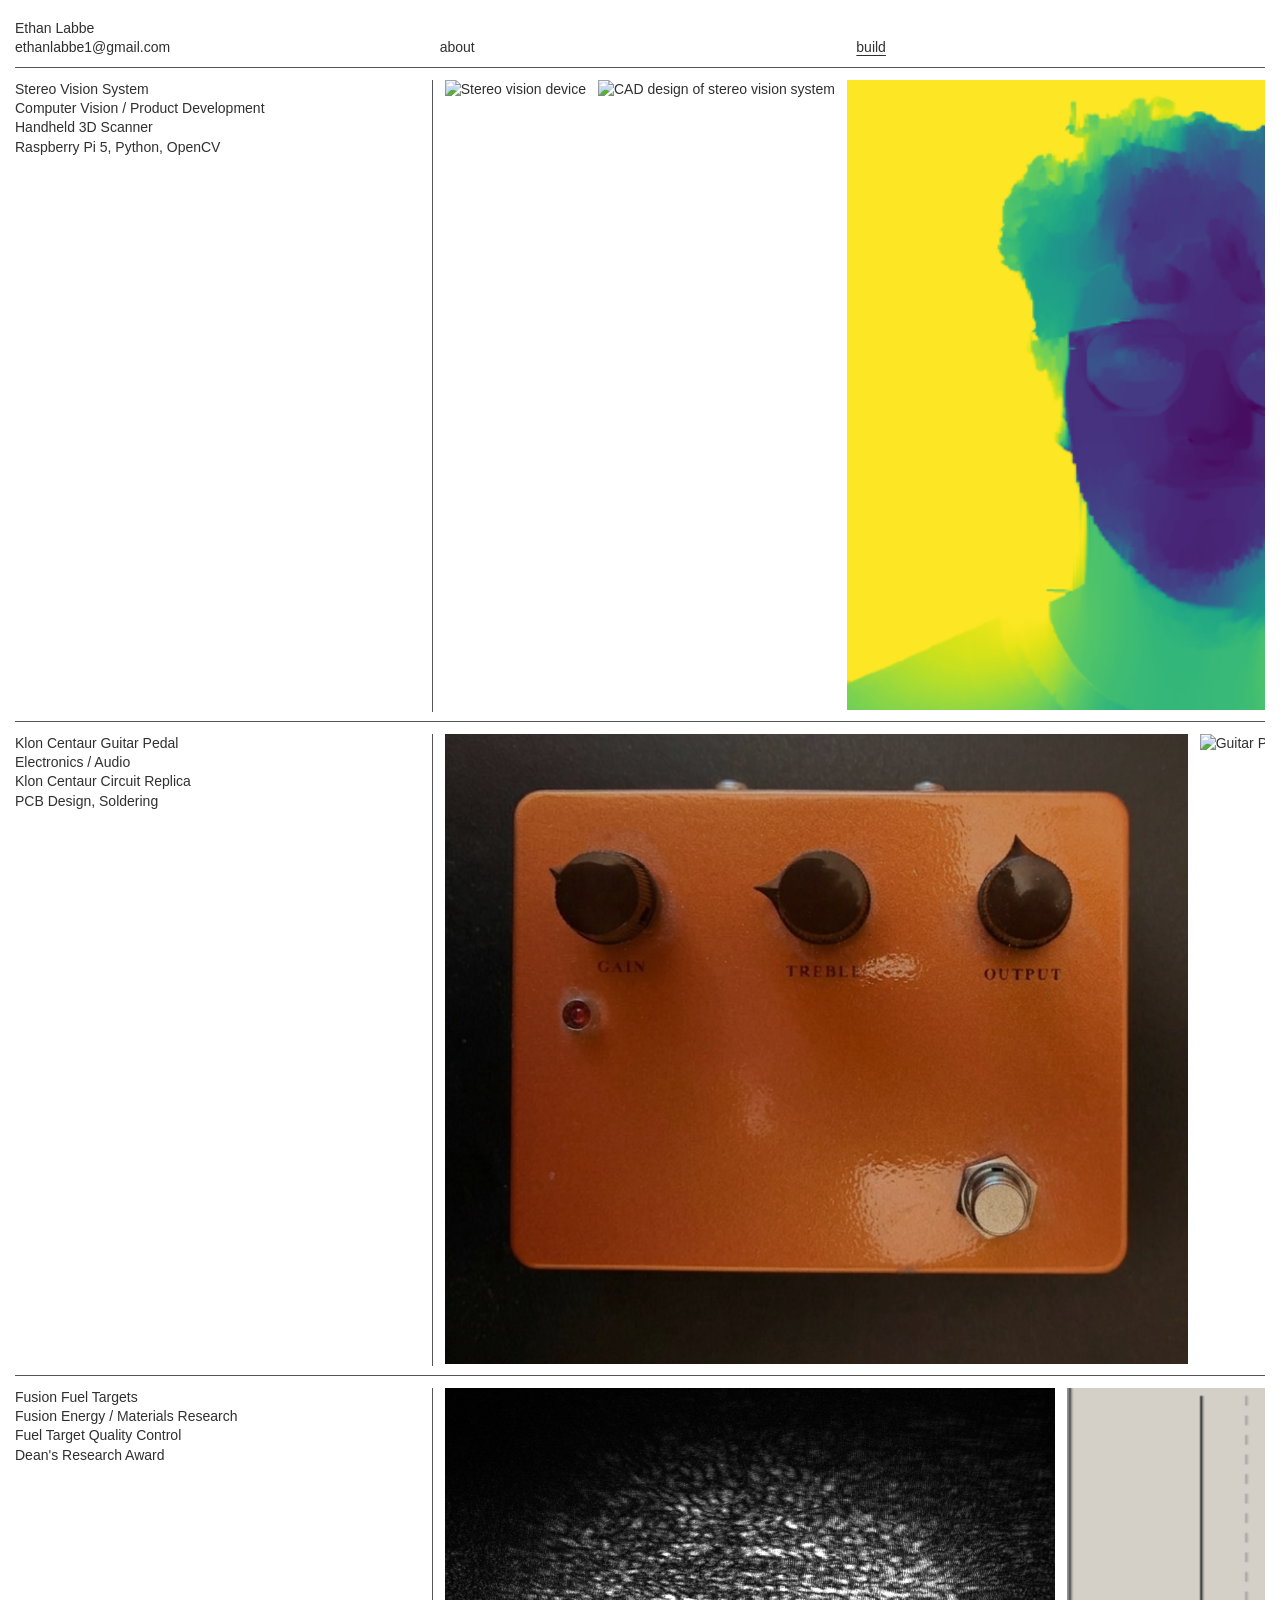
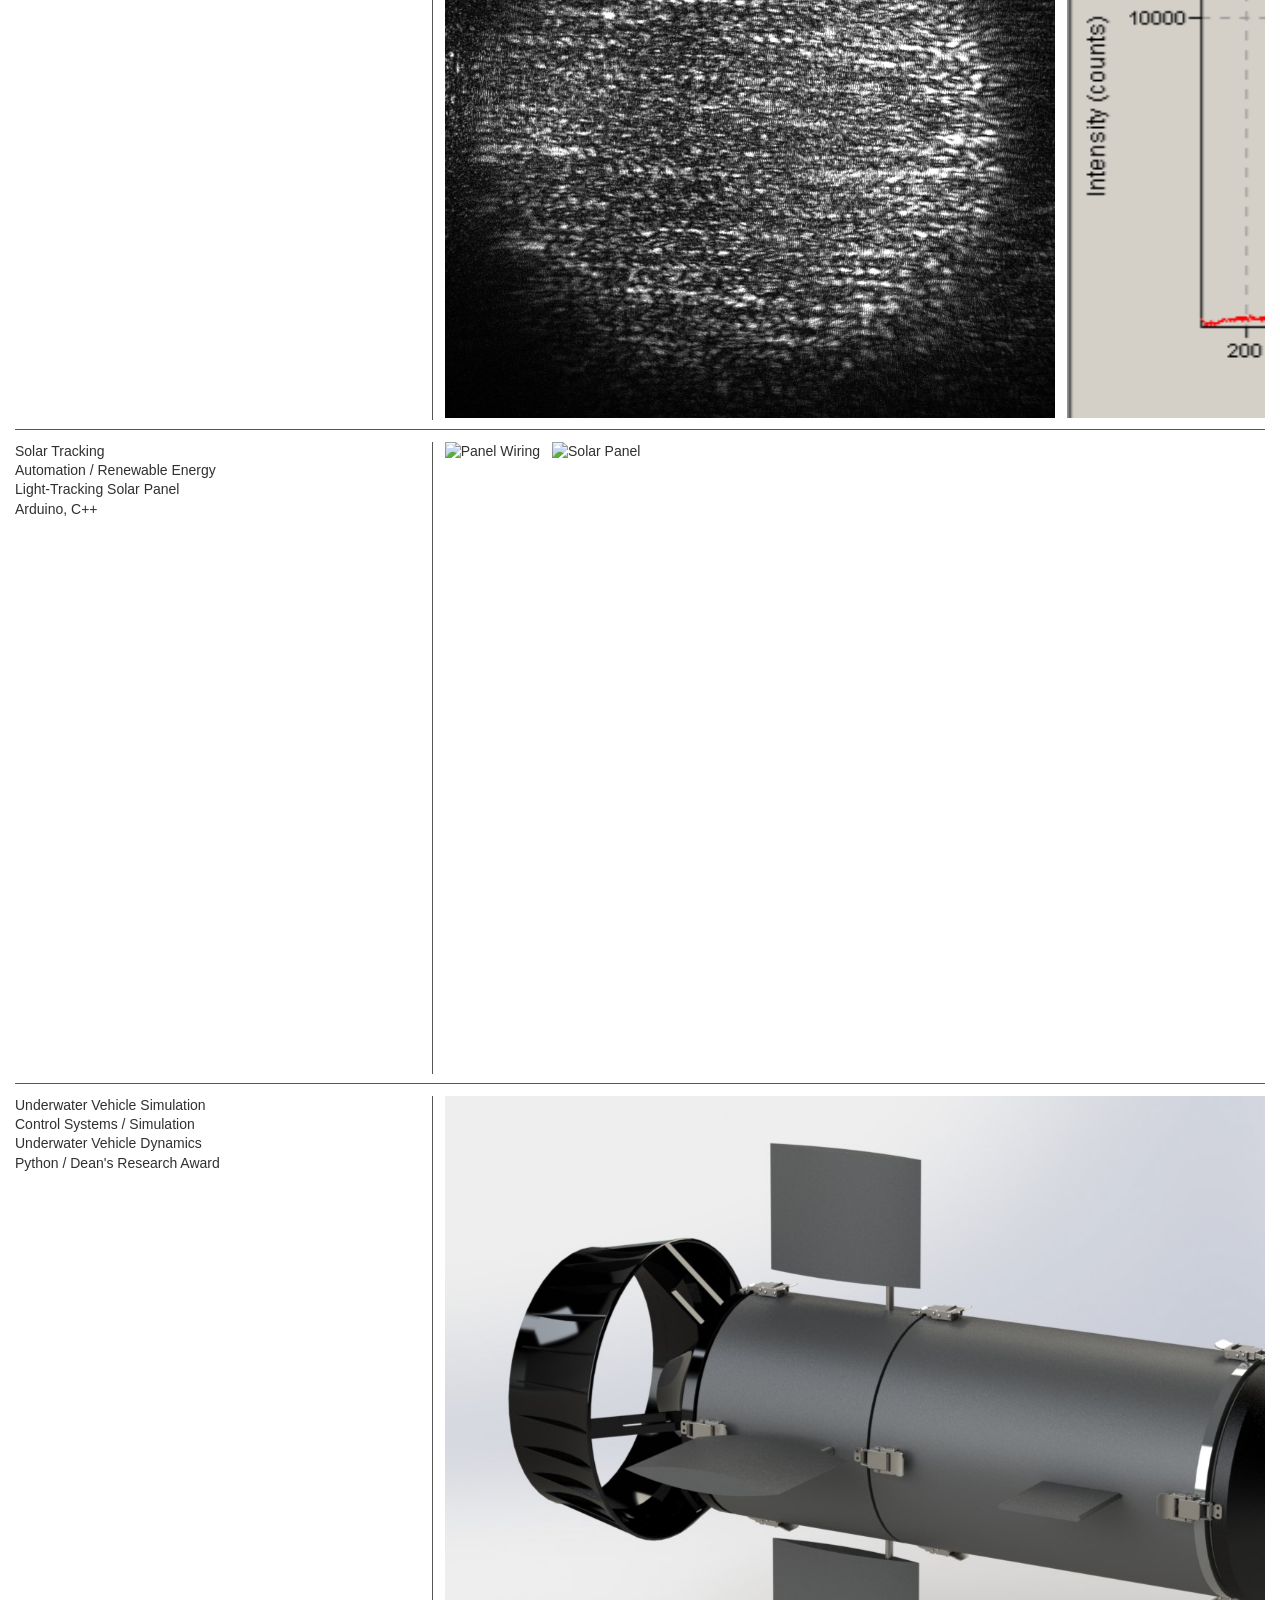
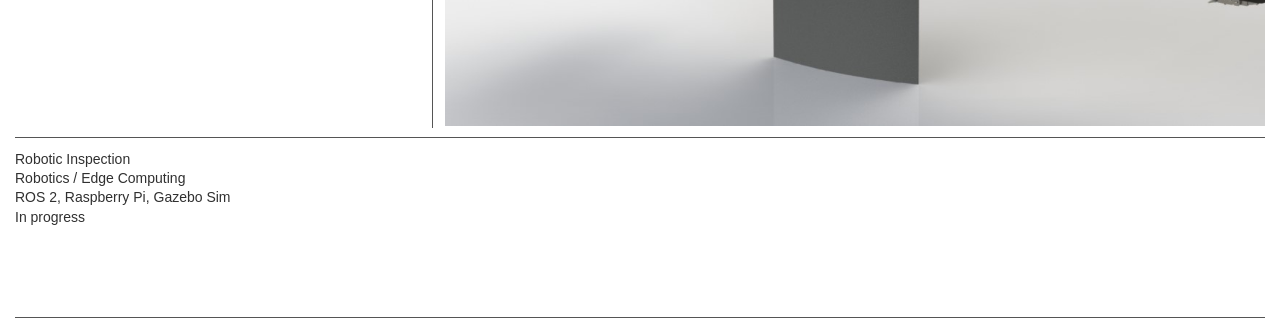
==== commit 726ddf3c: "Recover website changes" ====
--- a/index.html
+++ b/index.html
@@ -7,7 +7,7 @@
     <meta name="viewport" content="width=device-width, initial-scale=1.0">
 
     <!-- SEO Optimization for your name -->
-    <title>Ethan Labbe | Robotics Engineer</title>
+    <title>Ethan Labbe | Project Portfolio</title>
     <meta name="description"
         content="Explore the project portfolio of Ethan Labbe, featuring work in Stereo Vision Systems, Fusion Energy research, and autonomous vehicle controls.">
     <meta name="author" content="Ethan Labbe">
@@ -21,20 +21,258 @@
     <meta property="og:type" content="website">
 
     <link rel="icon" type="image/x-icon" href="external/logo.bmp">
-    <meta name="theme-color" content="#141416">
-    <link rel="preconnect" href="https://fonts.googleapis.com">
-    <link rel="preconnect" href="https://fonts.gstatic.com" crossorigin>
-    <link href="https://fonts.googleapis.com/css2?family=VT323&amp;family=Jacquard+12&amp;family=Pixelify+Sans&amp;display=swap" rel="stylesheet">
-    <script src="theme.js"></script>
     <link rel="stylesheet" href="style.css">
 </head>
 
-<body>
-    <a class="skip-link" href="#main">Skip to content</a>
+<body id="top">
+
+    <a class="skip-link" href="#about">Skip to content</a>
+
     <header class="site-header">
-        <a class="wordmark" href="index.html">ethan labbe</a>
-        <div class="header-actions"><nav aria-label="Main navigation"><a href="index.html" aria-current="page">About</a><a href="projects.html">Projects</a><a href="contact.html">Contact</a></nav><button class="theme-toggle" type="button" aria-label="Switch to light mode" aria-pressed="false" hidden>Light mode</button></div>
+        <div class="identity"><h1><a href="#projects">Ethan Labbe</a></h1>
+        <button class="copy-email" type="button" data-email="ethanlabbe1@gmail.com" aria-label="Copy email address" aria-live="polite">ethanlabbe1@gmail.com</button></div>
+        <a class="view-link" href="#about">about</a>
+        <a class="view-link" href="#projects">build</a>
     </header>
-<main id="main" class="wrap text-page"><h1>ethan labbe</h1><p class="intro-role">Robotics engineer - Canada</p><div class="about-layout"><div class="markdown-content"><p>Hi, my name is Ethan Labbe, and I am a recent electrical engineering graduate from the University of Alberta. I was born and raised in Edmonton, Canada, and have a passion for nature, running, guitar, fusion energy, automation, artificial intelligence, and math. Previous internships completed at Tesla (8 months), General Fusion (8 months), and Cybertech (4 months). I like building things so check out my <a href="projects.html">projects</a> or my <a href="external/Ethan_Labbe_Resume.pdf" target="_blank" rel="noopener noreferrer">resume</a> to learn more about me and my work.</p></div></div><a class="text-link" href="contact.html">Get in touch &#8594;</a></main>
+    <main>
+    <section id="about" hidden>
+        <div class="about-column"><h2>biography</h2><div class="column-content" id="about-content"></div></div>
+        <div class="about-column"><h2>links</h2><div class="column-content link-list">
+            <a target="_blank" rel="noopener noreferrer" href="https://github.com/EthanLabbe">github</a>
+            <a target="_blank" rel="noopener noreferrer" href="https://www.linkedin.com/in/ethan-labbe/">linkedin</a>
+            <a target="_blank" rel="noopener noreferrer" href="external/Ethan_Labbe_Resume.pdf">resume</a>
+        </div></div>
+        <div class="about-column" id="contact"><h2>contact</h2><div class="column-content">
+            <div id="contact-content"></div>
+            <a href="mailto:ethanlabbe1@gmail.com">ethanlabbe1@gmail.com</a>
+        </div></div>
+    </section>
+
+    <section id="projects">
+        <h2 class="visually-hidden">Build projects</h2>
+        <div class="leftxt">
+
+
+            <article class="project">
+            <div class="project-info"><h3>Stereo Vision System</h3>
+            <div class="project-text-block" id="project-stereo-vision-system"></div></div>
+            <div class="image-row" tabindex="0" role="region" aria-label="Project images, scroll horizontally for more">
+                <img class="project-image" src="external/stereo-device.bmp" alt="Stereo vision device">
+                <img class="project-image" src="external/stereo-cad.bmp" alt="CAD design of stereo vision system">
+                <img class="project-image" src="external/head-depth-map.bmp" alt="head depth map">
+                <img class="large-project-image" src="external/calibration-depth-map.bmp" alt="calibration depth map">
+            </div>
+
+            </article>
+            <article class="project">
+            <div class="project-info"><h3>Klon Centaur Guitar Pedal</h3>
+            <div class="project-text-block" id="project-guitar-pedal"></div></div>
+            <div class="image-row" tabindex="0" role="region" aria-label="Project images, scroll horizontally for more">
+                <img class="large-project-image" src="external/guitar-pedal-enclosure.bmp" alt="Guitar Pedal Enclosure">
+                <img class="large-project-image" src="external/guitar-pedal-open.bmp" alt="Guitar Pedal Open">
+            </div>
+
+            </article>
+            <article class="project">
+            <div class="project-info"><h3><a target="_blank" rel="noopener noreferrer" href="external/DRAposter2.pdf">Fusion Fuel Targets</a></h3>
+            <div class="project-text-block" id="project-fusion-energy-fuel-research"></div></div>
+            <div class="image-row" tabindex="0" role="region" aria-label="Project images, scroll horizontally for more">
+                <img class="project-image" src="external/Samplelightscattering.bmp" alt="Light Scattering">
+                <img class="project-image" src="external/Polystyrenespectra.bmp" alt="Polystyrene Spectra">
+            </div>
+
+            
+            </article>
+            <article class="project">
+            <div class="project-info"><h3>Solar Tracking</h3>
+            <div class="project-text-block" id="project-solar-pv-home-automation"></div></div>
+            <div class="image-row" tabindex="0" role="region" aria-label="Project images, scroll horizontally for more">
+                <img class="large-project-image" src="external/PanelWiring.bmp" alt="Panel Wiring">
+                <img class="large-project-image" src="external/SolarPanel.bmp" alt="Solar Panel">
+            </div>
+
+            </article>
+            <article class="project">
+            <div class="project-info"><h3><a target="_blank" rel="noopener noreferrer" href="external/DRAposter.pdf">Underwater Vehicle Simulation</a></h3>
+            <div class="project-text-block" id="project-uavcm"></div></div>
+            <div class="image-row" tabindex="0" role="region" aria-label="Project images, scroll horizontally for more">
+                <img class="project-image" src="external/UAVCAD.bmp" alt="CAD Design of Vehicle">
+                <img class="project-image" src="external/controlplot.bmp" alt="Control Plot">
+                <img class="project-image" src="external/Divingplot.bmp" alt="Diving Plot">
+            </div>
+            </article>
+            <article class="project">
+            <div class="project-info"><h3>Robotic Inspection</h3>
+            <div class="project-text-block" id="project-robotic-inspection"></div></div>
+
+            </article>
+        </div>
+    </section>
+
+
+    </main>
+
+
+    <script>
+        async function loadMarkdownContent() {
+            const sections = [
+                { selector: '#about-content', file: 'content/about.md' },
+                { selector: '#project-robotic-inspection', file: 'content/projects/robot-inspection.md' },
+                { selector: '#project-stereo-vision-system', file: 'content/projects/stereo-vision.md' },
+                { selector: '#project-guitar-pedal', file: 'content/projects/guitar-pedal.md' },
+                { selector: '#project-fusion-energy-fuel-research', file: 'content/projects/fusion-energy-fuel-research.md' },
+                { selector: '#project-solar-pv-home-automation', file: 'content/projects/solar-pv-home-automation.md' },
+                { selector: '#project-uavcm', file: 'content/projects/uavcm.md' },
+                { selector: '#contact-content', file: 'content/contact.md' }
+            ];
+
+            for (const section of sections) {
+                const element = document.querySelector(section.selector);
+                if (!element) continue;
+
+                try {
+                    const response = await fetch(section.file);
+                    if (!response.ok) throw new Error(`Unable to load ${section.file}`);
+                    const markdown = await response.text();
+                    element.innerHTML = renderMarkdown(markdown, section.file);
+                } catch (error) {
+                    console.error(error);
+                    element.innerHTML = '<p>Content could not be loaded.</p>';
+                }
+            }
+        }
+
+        function resolveMarkdownAsset(assetPath, baseFile) {
+            if (!assetPath) return '';
+            if (/^(https?:)?\/\//i.test(assetPath) || assetPath.startsWith('data:')) {
+                return assetPath;
+            }
+            return new URL(assetPath, new URL(baseFile, window.location.href)).href;
+        }
+
+        function renderMarkdown(markdown, baseFile = '') {
+            const lines = markdown.trim().split(/\r?\n/);
+            let html = '';
+            let paragraph = [];
+
+            function flushParagraph() {
+                if (paragraph.length) {
+                    html += `<p>${paragraph.join('<br>')}</p>`;
+                    paragraph = [];
+                }
+            }
+
+            function escapeHtml(value) {
+                return value
+                    .replace(/&/g, '&amp;')
+                    .replace(/</g, '&lt;')
+                    .replace(/>/g, '&gt;')
+                    .replace(/"/g, '&quot;')
+                    .replace(/'/g, '&#39;');
+            }
+
+            function formatInline(value) {
+                let formatted = escapeHtml(value);
+                formatted = formatted.replace(/\[([^\]]+)\]\(([^)]+)\)/g, '<a href="$2" target="_blank" rel="noopener noreferrer">$1</a>');
+                formatted = formatted.replace(/\*\*([^*]+)\*\*/g, '<strong>$1</strong>');
+                formatted = formatted.replace(/\*([^*]+)\*/g, '<em>$1</em>');
+                return formatted;
+            }
+
+            lines.forEach((line) => {
+                const trimmed = line.trim();
+                if (!trimmed) {
+                    flushParagraph();
+                    return;
+                }
+
+                const headingMatch = trimmed.match(/^(#{1,6})\s+(.*)$/);
+                if (headingMatch) {
+                    flushParagraph();
+                    const level = headingMatch[1].length;
+                    html += `<h${level}>${formatInline(headingMatch[2])}</h${level}>`;
+                    return;
+                }
+
+                const imageMatch = trimmed.match(/^!\[([^\]]*)\]\(([^)]+)\)$/);
+                if (imageMatch) {
+                    flushParagraph();
+                    const imageSrc = resolveMarkdownAsset(imageMatch[2], baseFile);
+                    html += `<img src="${imageSrc}" alt="${imageMatch[1] || ''}" class="project-image">`;
+                    return;
+                }
+
+                paragraph.push(formatInline(trimmed));
+            });
+
+            flushParagraph();
+            return html;
+        }
+
+        async function copyEmailToClipboard(email) {
+            if (!email) return false;
+
+            try {
+                if (navigator.clipboard && window.isSecureContext) {
+                    await navigator.clipboard.writeText(email);
+                    return true;
+                }
+
+                const textArea = document.createElement('textarea');
+                textArea.value = email;
+                textArea.setAttribute('readonly', '');
+                textArea.style.position = 'fixed';
+                textArea.style.top = '-9999px';
+                document.body.appendChild(textArea);
+                textArea.select();
+                document.execCommand('copy');
+                document.body.removeChild(textArea);
+                return true;
+            } catch (error) {
+                console.error('Copy failed:', error);
+                return false;
+            }
+        }
+
+        function bindCopyEmail() {
+            const emailButtons = document.querySelectorAll('.copy-email');
+
+            emailButtons.forEach((button) => {
+                button.addEventListener('click', async (event) => {
+                    event.preventDefault();
+                    const email = button.dataset.email || button.textContent.trim();
+                    const copied = await copyEmailToClipboard(email);
+
+                    if (copied) {
+                        const originalText = button.textContent.trim();
+                        button.classList.add('copied');
+                        button.textContent = 'Email copied!';
+                        setTimeout(() => {
+                            button.textContent = originalText;
+                            button.classList.remove('copied');
+                        }, 1200);
+                    }
+                });
+            });
+        }
+
+        document.addEventListener('DOMContentLoaded', () => {
+            function showView() {
+                const about = ['#about', '#contact'].includes(window.location.hash);
+                document.querySelector('#about').hidden = !about;
+                document.querySelector('#projects').hidden = about;
+                document.querySelectorAll('.view-link').forEach((link) => {
+                    const active = link.hash === (about ? '#about' : '#projects');
+                    if (active) link.setAttribute('aria-current', 'page');
+                    else link.removeAttribute('aria-current');
+                });
+            }
+            window.addEventListener('hashchange', showView);
+            showView();
+            loadMarkdownContent();
+            bindCopyEmail();
+        });
+    </script>
 </body>
-</html>
+
+</html>
--- a/style.css
+++ b/style.css
@@ -1,93 +1,88 @@
-:root {
-    color-scheme: dark;
-    --paper: #141416;
-    --ink: #e7e7e9;
-    --muted: #aaaab1;
-    --line: #38383e;
-    --link-hover: #ff9a45;
-    --hover: #242429;
-    --selection: #d3d3da;
-    --selection-ink: #141416;
-    --body: 'VT323', 'Courier New', monospace;
-    --pixel: 'Jacquard 12', Georgia, serif;
-    --pixel-text: 'Pixelify Sans', 'Courier New', monospace;
+﻿:root { color-scheme: light; --ink: #303030; --line: #555; }
+* { box-sizing: border-box; }
+body { margin: 0; padding: 18px 15px 0; background: #fff; color: var(--ink); font: 13px/1.36 Arial, Helvetica, sans-serif; }
+a { color: inherit; text-decoration: none; }
+a:hover { text-decoration: underline; text-underline-offset: 3px; }
+a:focus-visible, button:focus-visible, .image-row:focus-visible { outline: 1px solid var(--ink); outline-offset: 3px; }
+h1, h2, h3, p { font-size: inherit; font-weight: 400; margin: 0; }
+p + p { margin-top: 12px; }
+img { display: block; max-width: 100%; height: auto; }
+[hidden] { display: none !important; }
+.site-header { display: grid; grid-template-columns: repeat(3, minmax(0, 1fr)); align-items: end; padding-bottom: 9px; border-bottom: 1px solid var(--line); font-size: 14px; }
+.identity h1 { font-size: 14px; }
+.copy-email { display: block; border: 0; padding: 0; background: none; color: inherit; font: inherit; text-align: left; cursor: pointer; overflow-wrap: anywhere; }
+.copy-email:hover { text-decoration: underline; text-underline-offset: 3px; }
+.view-link { justify-self: start; margin-left: 8px; }
+.view-link[aria-current] { text-decoration: underline; text-underline-offset: 3px; }
+#about { display: grid; grid-template-columns: repeat(3, minmax(0, 1fr)); min-height: calc(100svh - 120px); }
+.about-column { min-width: 0; }
+.about-column h2 { padding: 10px 12px 10px 8px; border-bottom: 1px solid var(--line); }
+.about-column:first-child h2 { padding-left: 0; }
+.column-content { margin-top: 11px; padding: 0 12px; border-left: 1px solid var(--line); min-height: 125px; }
+.about-column:first-child .column-content { border-left: 0; padding-left: 0; padding-right: 20%; }
+.about-column:last-child .column-content { padding-right: 20%; }
+.column-content a { text-decoration: underline; text-underline-offset: 2px; }
+.link-list a { display: block; text-decoration: none; }
+.link-list a:hover { text-decoration: underline; }
+.project { display: grid; grid-template-columns: 1fr 2fr; padding: 12px 0 10px; border-bottom: 1px solid var(--line); align-items: start; }
+.project-info { padding-right: 24px; }
+.project h3 { margin: 0 0 10px; font-size: 14px; }
+.project-text-block { max-width: 480px; padding-right: 24px; }
+.project-text-block p { margin-bottom: 12px; }
+.project-text-block a { text-decoration: underline; }
+.project-text-block img { margin-top: 12px; }
+.image-row { min-width: 0; display: flex; gap: 12px; overflow-x: auto; border-left: 1px solid var(--line); padding-left: 12px; padding-bottom: 6px; align-items: flex-start; scrollbar-color: #999 #f5f5f5; }
+.image-row img { flex: 0 0 auto; width: auto; max-width: none; height: clamp(280px, 32vw, 600px); object-fit: contain; }
+.project:not(:has(.image-row)) { min-height: 180px; }
+.site-footer { display: flex; justify-content: space-between; padding: 12px 0 16px; font-size: 12px; }
+.visually-hidden, .skip-link { position: absolute; width: 1px; height: 1px; padding: 0; margin: -1px; overflow: hidden; clip-path: inset(50%); white-space: nowrap; }
+.skip-link:focus { clip-path: none; width: auto; height: auto; padding: 8px; margin: 0; top: 8px; left: 8px; background: #fff; z-index: 2; }
+@media (max-width: 760px) {
+    body { padding: 14px 12px 0; }
+    .site-header { grid-template-columns: minmax(0, 1fr) auto auto; gap: 22px; }
+    .view-link { margin: 0; }
+    .project { grid-template-columns: 1fr; gap: 14px; }
+    .project-info, .project-text-block { padding-right: 0; max-width: 560px; }
+    .image-row { border-left: 0; padding-left: 0; }
+    .image-row img { height: clamp(240px, 65vw, 460px); }
+    #about { grid-template-columns: 1fr; align-content: start; }
+    .about-column h2, .about-column:first-child h2 { padding-left: 0; }
+    .column-content, .about-column:first-child .column-content, .about-column:last-child .column-content { border: 0; padding: 0; min-height: 0; margin-bottom: 28px; max-width: 560px; }
 }
-:root[data-theme="light"] {
-    color-scheme: light;
-    --paper: #fafafa;
-    --ink: #202024;
-    --muted: #595960;
-    --line: #d4d4da;
-    --link-hover: #d85a06;
-    --hover: #eaeaef;
-    --selection: #33333b;
-    --selection-ink: #fff;
-}
-* { box-sizing: border-box; }
-body { margin: 0; background: var(--paper); color: var(--ink); font: 20px/1.7 var(--body); }
-a { font-family: var(--pixel-text); color: inherit; text-decoration: none; text-underline-offset: 4px; }
-p a { font-family: inherit; }
-a:hover { color: var(--link-hover); text-decoration: underline; }
-a:focus-visible, button:focus-visible { outline: 2px solid var(--ink); outline-offset: 5px; }
-a, button { touch-action: manipulation; }
-::selection { background: var(--selection); color: var(--selection-ink); }
-.wrap, .site-header { width: min(820px, calc(100% - 64px)); margin-inline: auto; }
-.site-header { display: flex; justify-content: space-between; align-items: center; gap: 24px; padding-block: 24px; border-bottom: 1px solid var(--line); }
-.wordmark { font: 30px/1 var(--pixel); }
-nav { font-family: var(--pixel-text); display: flex; gap: 25px; color: var(--muted); font-size: 15px; }
-nav [aria-current='page'] { color: var(--ink); text-decoration: underline; text-decoration-thickness: 2px; text-underline-offset: 7px; }
-h1, h2, p { margin-top: 0; }
-h1 { font-family: var(--pixel); font-weight: 400; letter-spacing: 0; }
-h2, h3, h4, h5, h6 { font-family: var(--pixel-text); font-weight: 400; }
-h1 { font-size: clamp(48px, 8vw, 72px); line-height: 1.1; margin-bottom: 18px; }
-h2 { font-size: 30px; line-height: 1.2; margin-bottom: 16px; }
-.intro-role { font-family: var(--pixel-text); font-size: 18px; color: var(--muted); margin-bottom: 18px; }
-.project-list { list-style: none; padding: 0; margin: 24px 0 0; }
-.project-link { display: inline-block; padding: 12px 0; }
-.project-link:hover { text-decoration: none; }
-.project-link:hover .project-name { text-decoration: underline; text-underline-offset: 4px; }
-.project-name { display: block; font: 20px/1.5 var(--pixel-text); }
-.detail-page, .text-page { padding-block: 36px 54px; }
-.back-link { font-family: var(--pixel-text); display: inline-block; color: var(--muted); font-size: 14px; margin-bottom: 32px; }
-.project-heading > div { display: flex; flex-direction: column; }
-.project-heading h1 { font-family: var(--pixel-text); font-size: clamp(38px, 6vw, 55px); max-width: 740px; }
-.eyebrow { font-family: var(--pixel-text); color: var(--muted); font-size: 14px; order: 1; margin-bottom: 24px; }
-.project-body, .markdown-content { max-width: 690px; color: var(--muted); }
-.project-body p, .markdown-content p { margin-bottom: 18px; }
-.project-body a, .markdown-content a, .text-link { text-decoration: underline; }
-.text-link[href="contact.html"] { font-size: 18px; }
-.progress-tag { font-family: var(--pixel-text); font-size: 14px; border-left: 3px solid var(--muted); padding-left: 10px; }
-.research-link { font-family: var(--pixel-text); display: inline-block; margin-bottom: 16px; }
-.project-gallery { display: grid; grid-template-columns: repeat(2, minmax(0, 1fr)); gap: 24px 20px; margin-top: 30px; }
-figure { margin: 0; min-width: 0; }
-img { display: block; max-width: 100%; height: auto; }
-figure img { width: 100%; height: 280px; padding: 14px; object-fit: contain; background: transparent; border: 1px solid var(--line); }
-figcaption { font-family: var(--pixel-text); font-size: 13px; color: var(--muted); margin-top: 8px; }
-.project-pagination { border-top: 1px solid var(--line); margin-top: 42px; padding-top: 22px; justify-content: space-between; }
-.about-layout { margin-bottom: 20px; }
-.contact-section h1 { margin-bottom: 24px; }
-.contact-row { display: flex; align-items: center; flex-wrap: wrap; gap: 18px; margin-top: 24px; }
-.contact-email { font-family: var(--pixel-text); font-size: 16px; }
-.copy-email { font: 14px var(--pixel-text); background: none; border: 1px solid var(--line); color: var(--muted); padding: 9px 12px; cursor: pointer; min-width: 112px; }
-.copy-email:hover { background: var(--hover); color: var(--ink); }
-.social-links { font-family: var(--pixel-text); display: flex; flex-wrap: wrap; gap: 24px; margin-top: 28px; font-size: 15px; }
-.skip-link { position: absolute; top: -100px; left: 20px; background: var(--ink); color: var(--paper); padding: 10px 16px; }
-.skip-link:focus { top: 10px; }
-@media (max-width: 600px) {
-    .wrap, .site-header { width: calc(100% - 40px); }
-    .site-header { gap: 16px; }
-    .wordmark { font-size: 26px; }
-    nav { gap: 18px; font-size: 14px; }
-    .project-gallery { grid-template-columns: 1fr; }
-    figure img { height: auto; max-height: 380px; }
+/* Reference proportions: compact text, open white space, large image strips. */
+body { padding-top: 19px; font-size: 14px; line-height: 1.38; }
+.site-header { padding-bottom: 9px; }
+.project { padding-top: 12px; padding-bottom: 9px; }
+.project h3 { margin-bottom: 0; font-size: 14px; line-height: inherit; }
+.project-text-block { max-width: none; padding-right: 0; }
+.project-text-block p { margin-bottom: 0; }
+.project-info { padding-right: 32px; }
+.image-row { padding-bottom: 2px; overflow-x: scroll; }
+.image-row img { height: 70vh; min-height: 320px; max-height: 720px; }
+.image-row::-webkit-scrollbar { height: 16px; }
+.image-row::-webkit-scrollbar-track { background: #fafafa; }
+.image-row::-webkit-scrollbar-thumb { background: #999; border: 3px solid #fafafa; border-radius: 10px; }
+#about { min-height: calc(100svh - 68px); font-size: 13px; }
+.about-column h2 { padding-top: 10px; padding-bottom: 10px; }
+.column-content { line-height: 1.36; }
+.column-content a { text-decoration: none; }
+.column-content a:hover { text-decoration: underline; }
+@media (max-width: 760px) {
+    body { padding-top: 14px; }
+    .project-info { padding-right: 0; }
+    .image-row img { height: 60vh; min-height: 240px; max-height: 520px; }
+    #about { min-height: calc(100svh - 76px); }
 }
 
-.header-actions { display: flex; align-items: center; gap: 24px; }
-.theme-toggle { border: 1px solid var(--line); padding: 6px 9px; background: transparent; color: var(--ink); font: 13px/1.4 var(--pixel-text); cursor: pointer; white-space: nowrap; }
-.theme-toggle:hover { background: var(--hover); }
-@media (max-width: 600px) {
-    .site-header { flex-wrap: wrap; }
-    .header-actions { width: 100%; justify-content: space-between; gap: 12px; }
+/* About sections follow a single vertical reading order. */
+#about { grid-template-columns: 1fr; align-content: start; }
+.about-column h2, .about-column:first-child h2 { padding-left: 0; }
+.column-content,
+.about-column:first-child .column-content,
+.about-column:last-child .column-content {
+    border-left: 0;
+    padding: 0;
+    min-height: 0;
+    max-width: 480px;
+    margin-bottom: 28px;
 }
-
-nav a[aria-current="page"]:hover { color: var(--link-hover); }
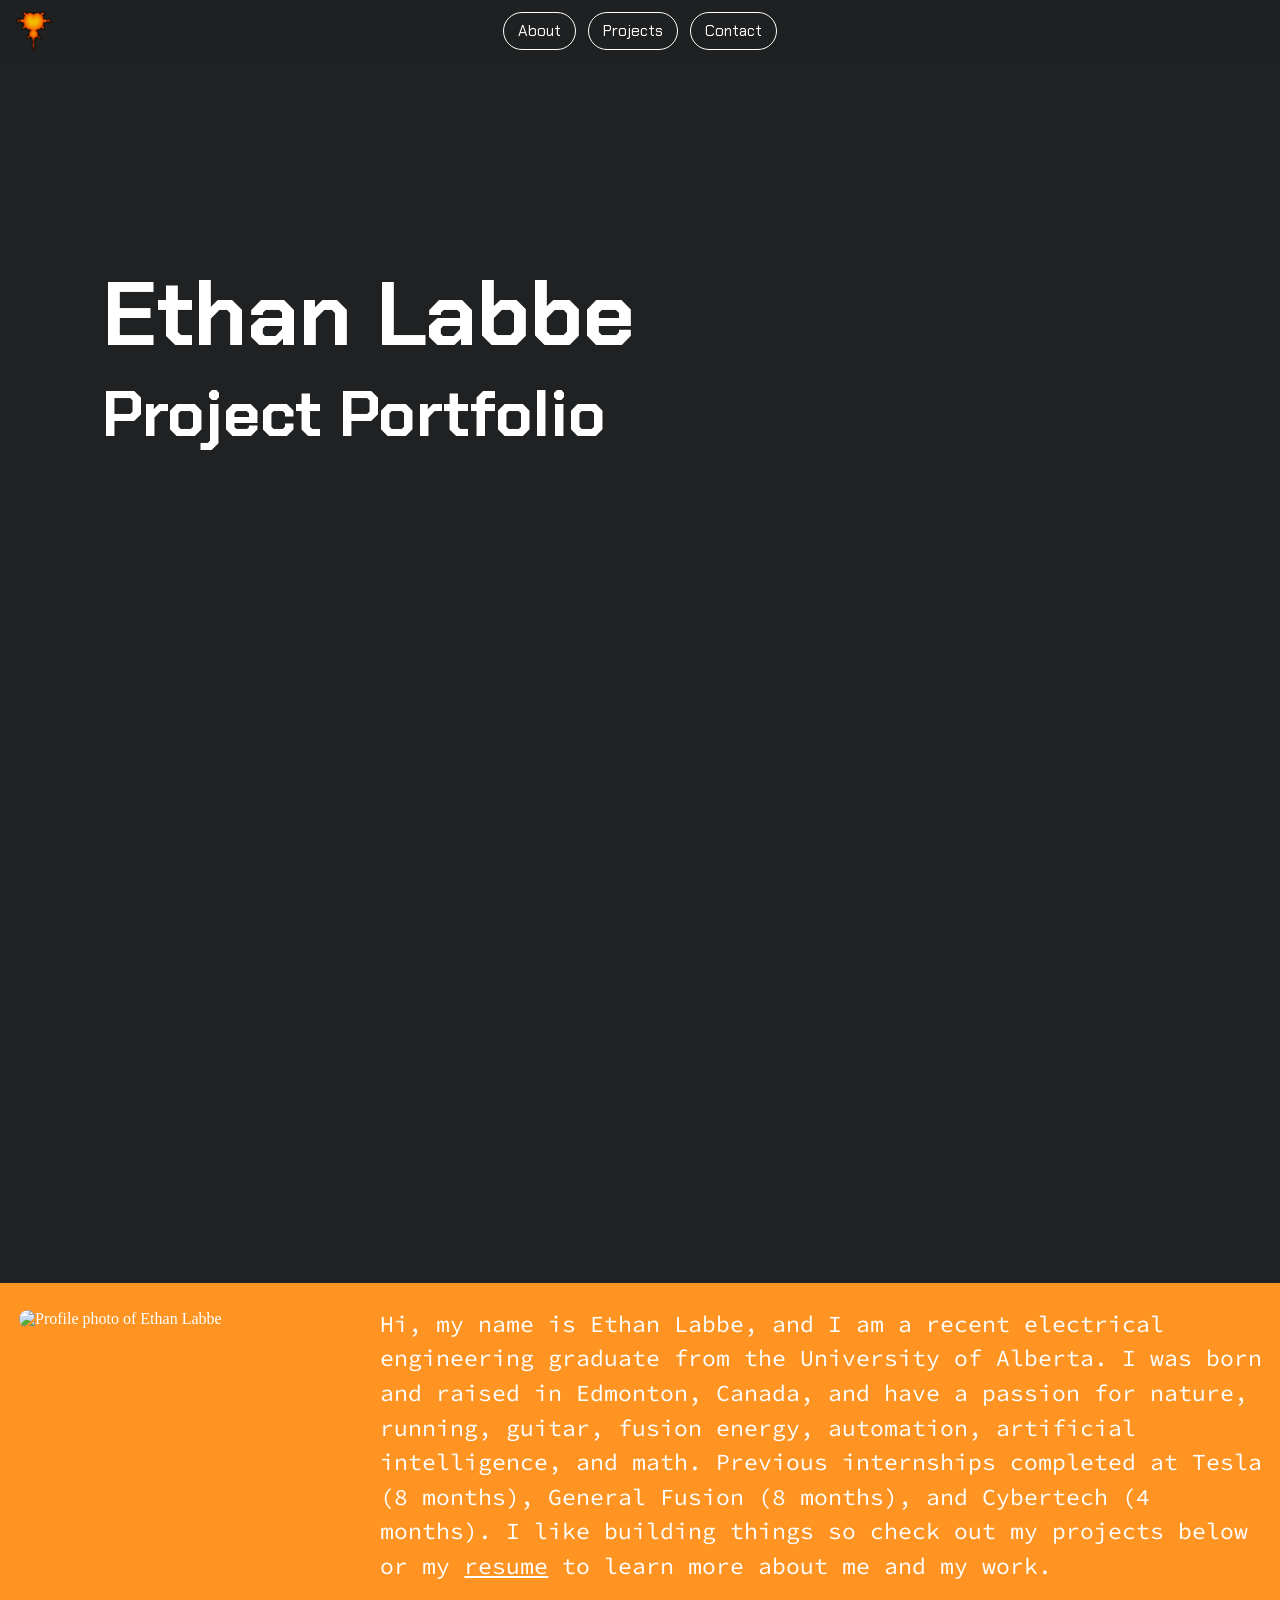
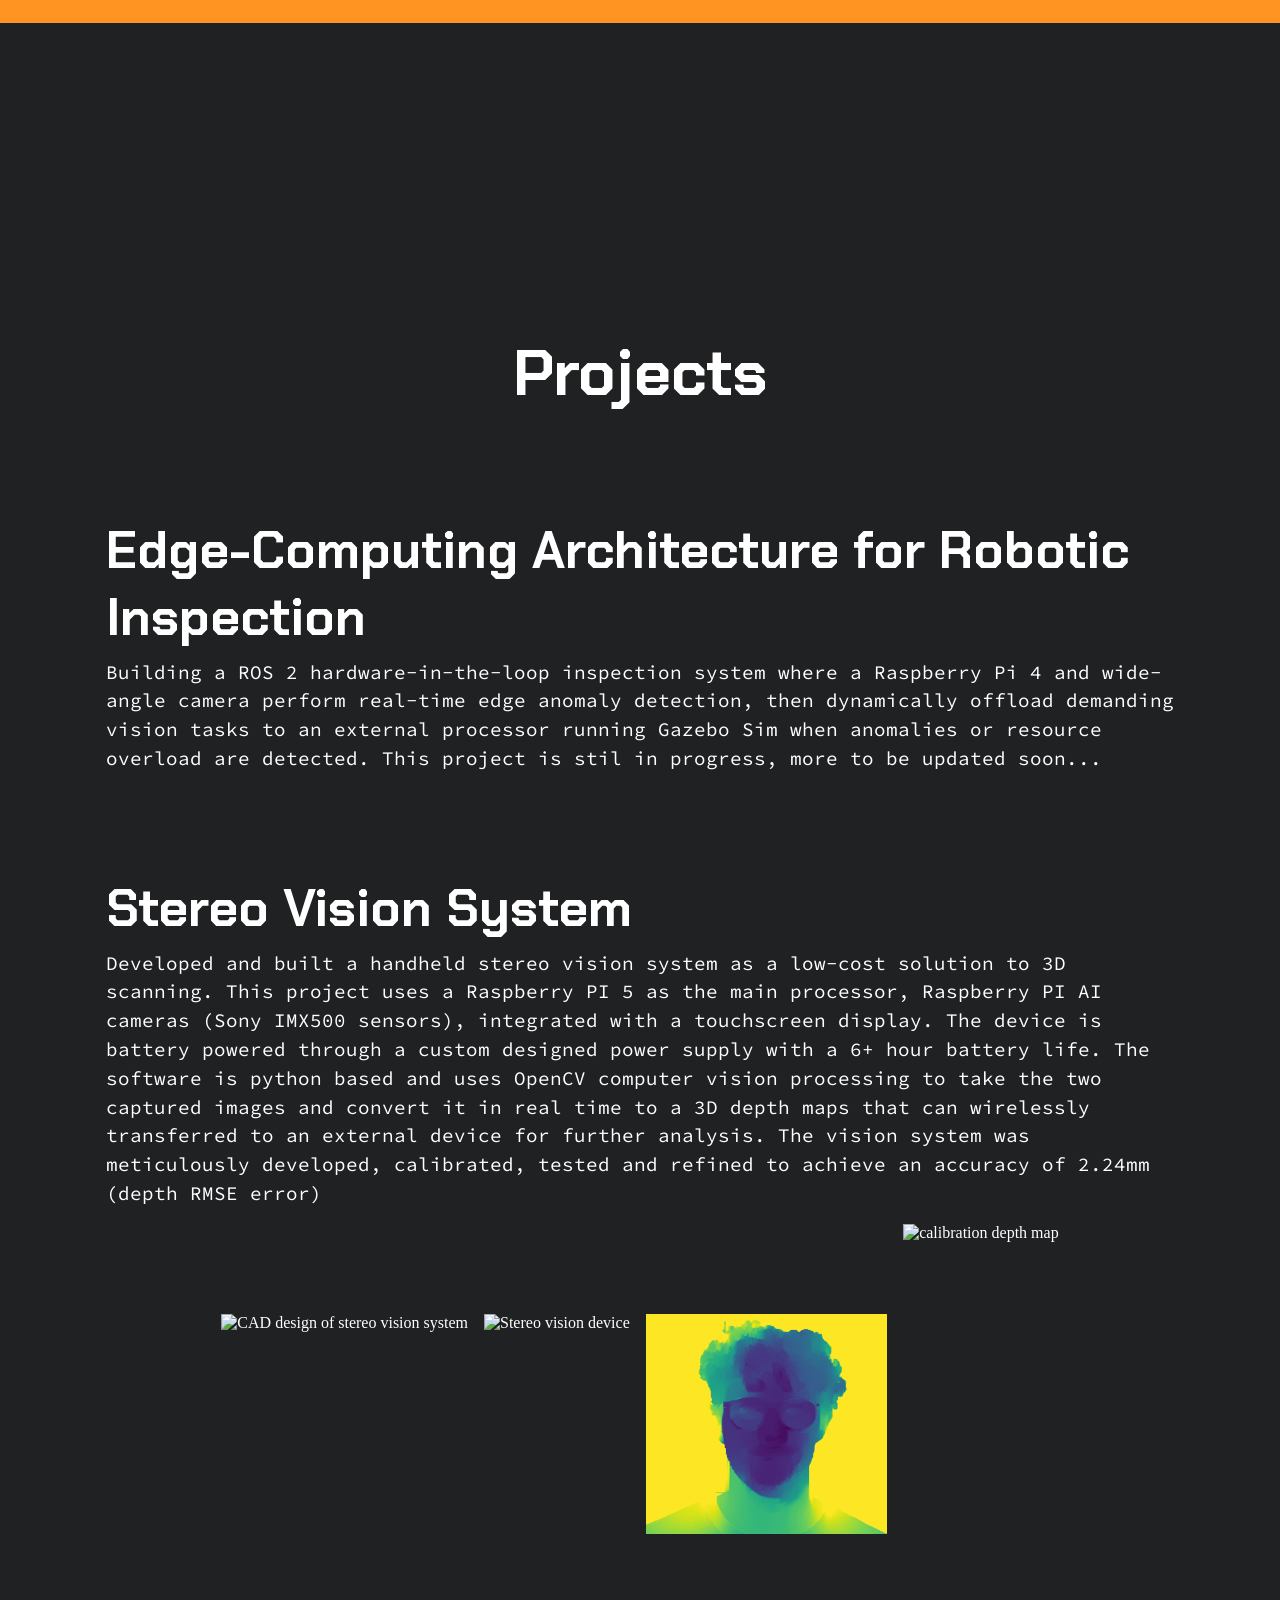
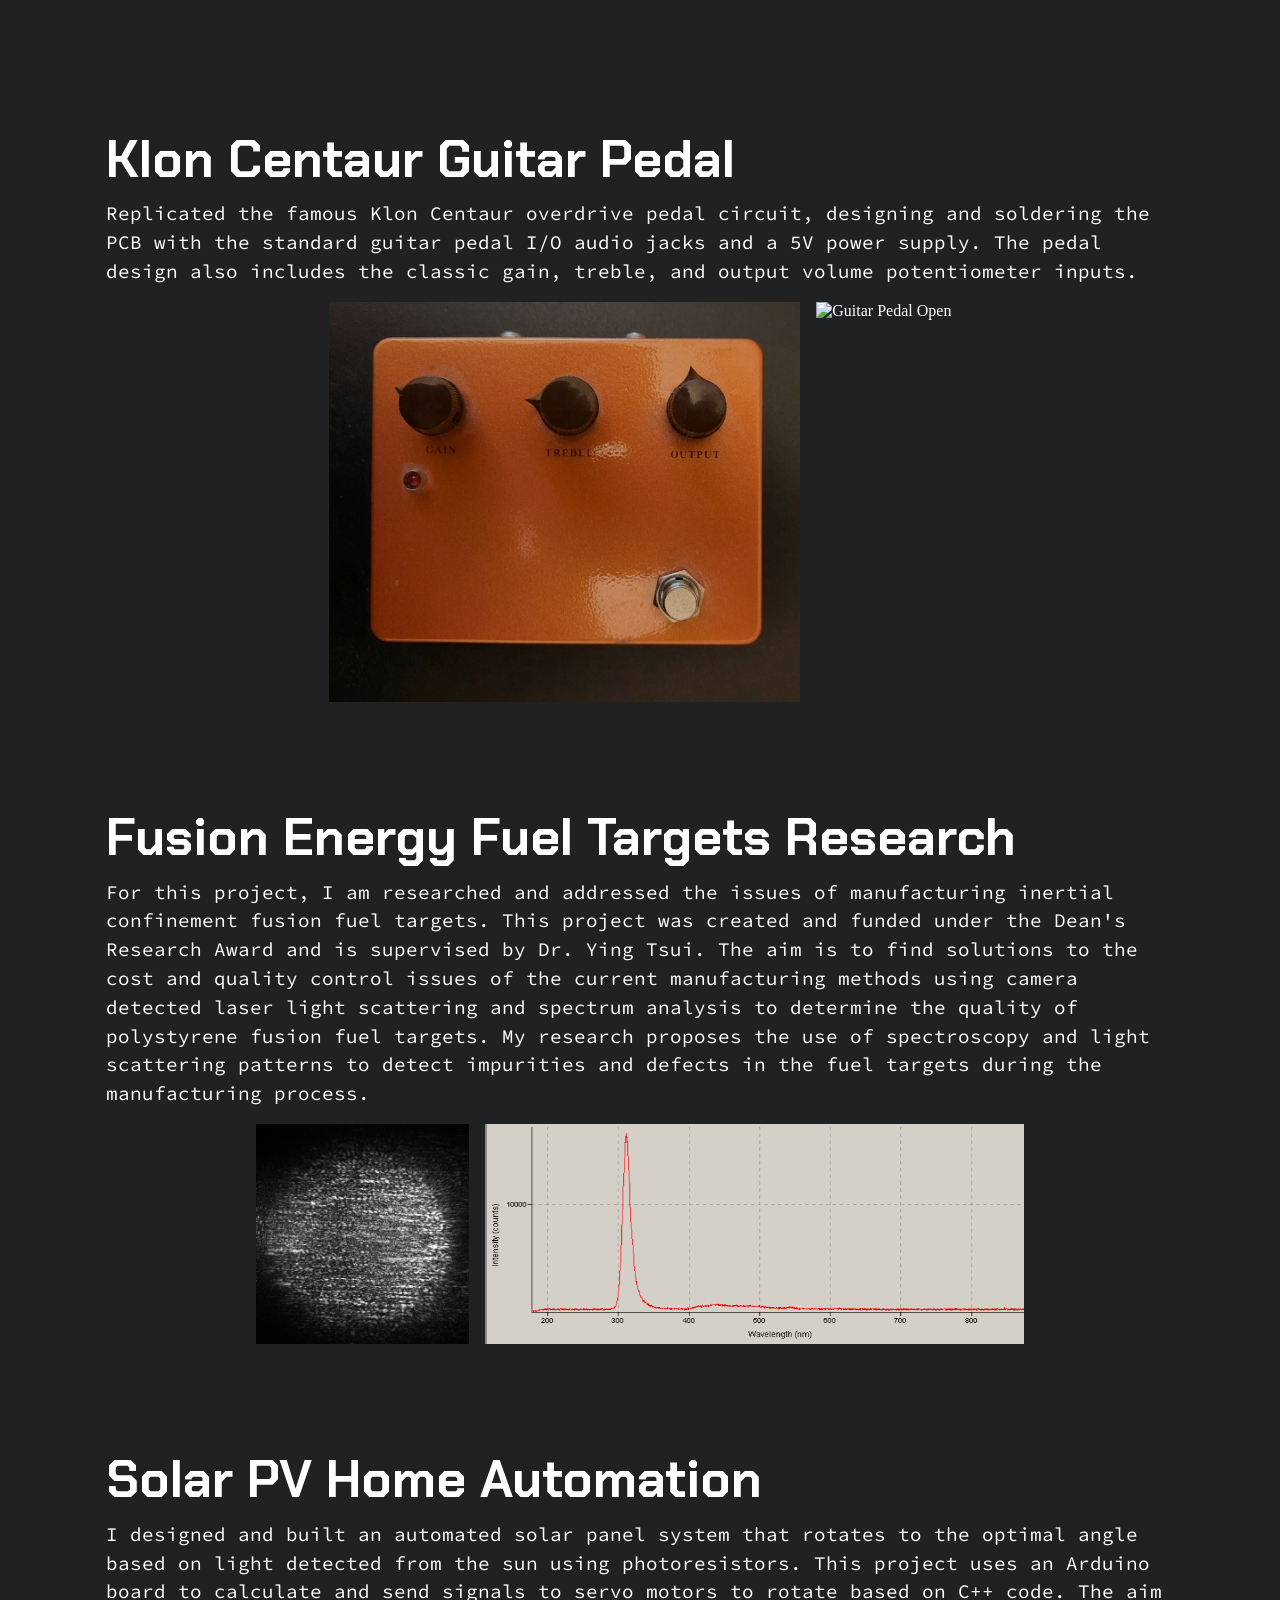
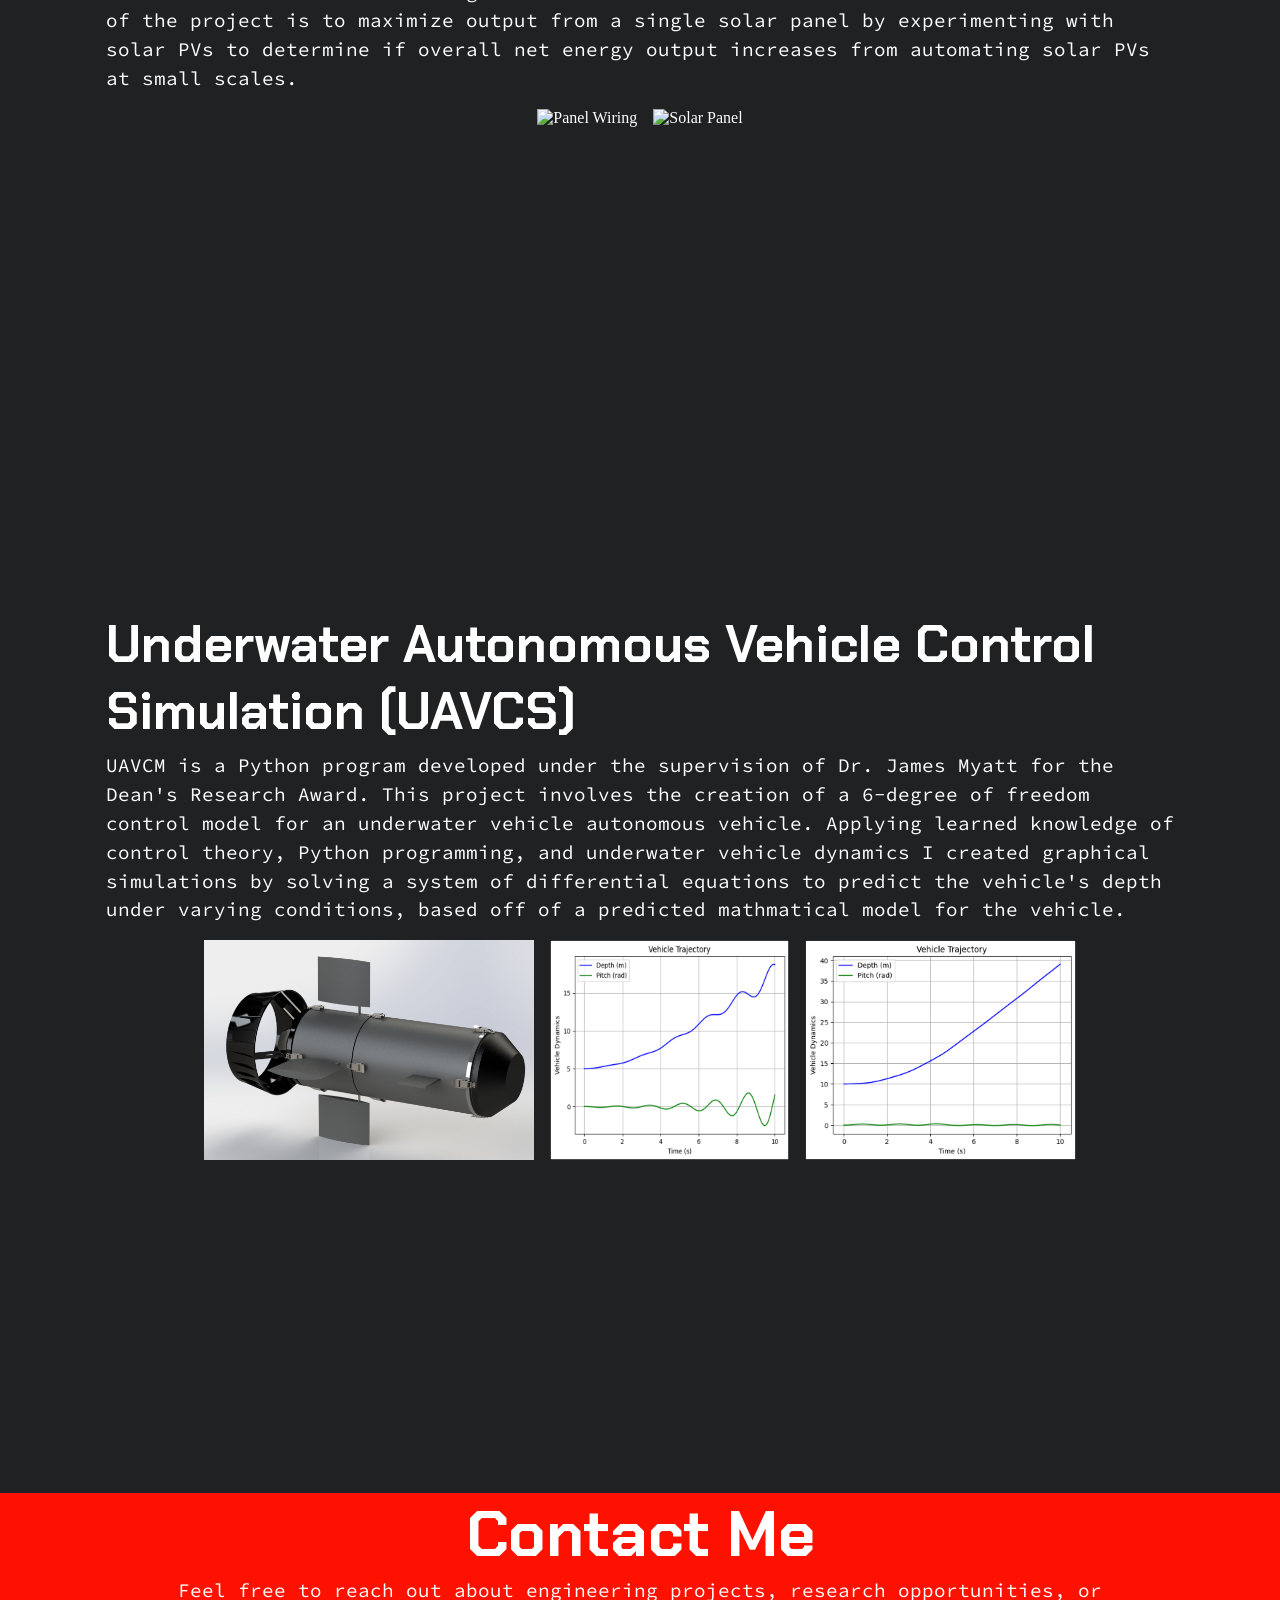
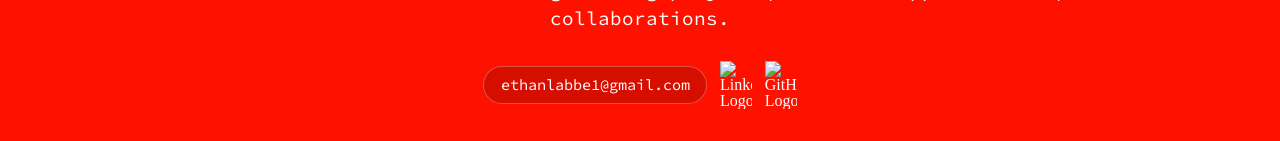
==== commit a1d18203: "Revert "Recover website changes" This reverts commit 726ddf3c04fcbe3fe2b346e978353b94fbe9dac8." ====
--- a/index.html
+++ b/index.html
@@ -4,7 +4,7 @@
 <head>
     <meta charset="UTF-8">
     <meta http-equiv="X-UA-Compatible" content="IE=edge">
-    <meta name="viewport" content="width=device-width, initial-scale=1.0">
+    <meta name="viewport" content="width=device-width, initial-scale=1.0, user-scalable=no">
 
     <!-- SEO Optimization for your name -->
     <title>Ethan Labbe | Project Portfolio</title>
@@ -20,7 +20,13 @@
     <meta property="og:url" content="https://ethanlabbe.github.io/">
     <meta property="og:type" content="website">
 
+    <!-- Your Original Assets (Keep these completely intact!) -->
     <link rel="icon" type="image/x-icon" href="external/logo.bmp">
+    <link rel="preconnect" href="https://fonts.googleapis.com">
+    <link rel="preconnect" href="https://fonts.gstatic.com" crossorigin>
+    <link
+        href="https://fonts.googleapis.com/css2?family=Chakra+Petch:wght@400;600&family=Exo+2:wght@600&family=Oxygen:wght@700&family=Quicksand:wght@600&family=Righteous&family=Source+Code+Pro&display=swap"
+        rel="stylesheet">
     <link rel="stylesheet" href="style.css">
 </head>
 
@@ -28,90 +34,111 @@
 
     <a class="skip-link" href="#about">Skip to content</a>
 
-    <header class="site-header">
-        <div class="identity"><h1><a href="#projects">Ethan Labbe</a></h1>
-        <button class="copy-email" type="button" data-email="ethanlabbe1@gmail.com" aria-label="Copy email address" aria-live="polite">ethanlabbe1@gmail.com</button></div>
-        <a class="view-link" href="#about">about</a>
-        <a class="view-link" href="#projects">build</a>
-    </header>
-    <main>
-    <section id="about" hidden>
-        <div class="about-column"><h2>biography</h2><div class="column-content" id="about-content"></div></div>
-        <div class="about-column"><h2>links</h2><div class="column-content link-list">
-            <a target="_blank" rel="noopener noreferrer" href="https://github.com/EthanLabbe">github</a>
-            <a target="_blank" rel="noopener noreferrer" href="https://www.linkedin.com/in/ethan-labbe/">linkedin</a>
-            <a target="_blank" rel="noopener noreferrer" href="external/Ethan_Labbe_Resume.pdf">resume</a>
-        </div></div>
-        <div class="about-column" id="contact"><h2>contact</h2><div class="column-content">
-            <div id="contact-content"></div>
-            <a href="mailto:ethanlabbe1@gmail.com">ethanlabbe1@gmail.com</a>
-        </div></div>
+    <a href="#top" class="header-logo-link" aria-label="Go to top">
+        <img class="header-logo" src="external/logo.bmp" alt="Ethan Labbe logo">
+    </a>
+
+    <nav class="jump-nav">
+        <a href="#about">About</a>
+        <a href="#projects">Projects</a>
+        <a href="#contact">Contact</a>
+    </nav>
+
+    <div class="spacer layer2">
+    </div>
+
+    <div class="container">
+        <h1>Ethan Labbe</h1>
+        <h2>Project Portfolio</h2>
+    </div>
+
+    <div class="spacer3"></div>
+    <div class="spacer2 layer1"></div>
+
+    <section id="about" class="yellow">
+        <div class="about-grid">
+            <img class="profile-photo" src="external/profile_photo.bmp" alt="Profile photo of Ethan Labbe">
+            <div class="about-copy">
+                <div id="about-content" class="markdown-content leftxt"></div>
+            </div>
+        </div>
     </section>
 
+    <div class="spacer2 layer4"></div>
+
     <section id="projects">
-        <h2 class="visually-hidden">Build projects</h2>
+        <h2>Projects</h2>
         <div class="leftxt">
 
-
-            <article class="project">
-            <div class="project-info"><h3>Stereo Vision System</h3>
-            <div class="project-text-block" id="project-stereo-vision-system"></div></div>
-            <div class="image-row" tabindex="0" role="region" aria-label="Project images, scroll horizontally for more">
+            <h3>Edge-Computing Architecture for Robotic Inspection</h3>
+            <div class="project-text-block" id="project-robotic-inspection"></div>
+
+            <h3>Stereo Vision System</h3>
+            <div class="project-text-block" id="project-stereo-vision-system"></div>
+            <div class="image-row">
+                <img class="project-image" src="external/stereo-cad.bmp" alt="CAD design of stereo vision system">
                 <img class="project-image" src="external/stereo-device.bmp" alt="Stereo vision device">
-                <img class="project-image" src="external/stereo-cad.bmp" alt="CAD design of stereo vision system">
                 <img class="project-image" src="external/head-depth-map.bmp" alt="head depth map">
                 <img class="large-project-image" src="external/calibration-depth-map.bmp" alt="calibration depth map">
             </div>
 
-            </article>
-            <article class="project">
-            <div class="project-info"><h3>Klon Centaur Guitar Pedal</h3>
-            <div class="project-text-block" id="project-guitar-pedal"></div></div>
-            <div class="image-row" tabindex="0" role="region" aria-label="Project images, scroll horizontally for more">
+            <h3>Klon Centaur Guitar Pedal</h3>
+            <div class="project-text-block" id="project-guitar-pedal"></div>
+            <div class="image-row">
                 <img class="large-project-image" src="external/guitar-pedal-enclosure.bmp" alt="Guitar Pedal Enclosure">
                 <img class="large-project-image" src="external/guitar-pedal-open.bmp" alt="Guitar Pedal Open">
             </div>
 
-            </article>
-            <article class="project">
-            <div class="project-info"><h3><a target="_blank" rel="noopener noreferrer" href="external/DRAposter2.pdf">Fusion Fuel Targets</a></h3>
-            <div class="project-text-block" id="project-fusion-energy-fuel-research"></div></div>
-            <div class="image-row" tabindex="0" role="region" aria-label="Project images, scroll horizontally for more">
+            <h3><a target="_blank" href="external/DRAposter2.pdf">Fusion Energy Fuel Targets Research</a></h3>
+            <div class="project-text-block" id="project-fusion-energy-fuel-research"></div>
+            <div class="image-row">
                 <img class="project-image" src="external/Samplelightscattering.bmp" alt="Light Scattering">
                 <img class="project-image" src="external/Polystyrenespectra.bmp" alt="Polystyrene Spectra">
             </div>
 
             
-            </article>
-            <article class="project">
-            <div class="project-info"><h3>Solar Tracking</h3>
-            <div class="project-text-block" id="project-solar-pv-home-automation"></div></div>
-            <div class="image-row" tabindex="0" role="region" aria-label="Project images, scroll horizontally for more">
+            <h3>Solar PV Home Automation</h3>
+            <div class="project-text-block" id="project-solar-pv-home-automation"></div>
+            <div class="image-row">
                 <img class="large-project-image" src="external/PanelWiring.bmp" alt="Panel Wiring">
                 <img class="large-project-image" src="external/SolarPanel.bmp" alt="Solar Panel">
             </div>
 
-            </article>
-            <article class="project">
-            <div class="project-info"><h3><a target="_blank" rel="noopener noreferrer" href="external/DRAposter.pdf">Underwater Vehicle Simulation</a></h3>
-            <div class="project-text-block" id="project-uavcm"></div></div>
-            <div class="image-row" tabindex="0" role="region" aria-label="Project images, scroll horizontally for more">
+            <h3><a target="_blank" href="external/DRAposter.pdf">Underwater Autonomous Vehicle Control Simulation (UAVCS)</a></h3>
+            <div class="project-text-block" id="project-uavcm"></div>
+            <div class="image-row">
                 <img class="project-image" src="external/UAVCAD.bmp" alt="CAD Design of Vehicle">
                 <img class="project-image" src="external/controlplot.bmp" alt="Control Plot">
                 <img class="project-image" src="external/Divingplot.bmp" alt="Diving Plot">
             </div>
-            </article>
-            <article class="project">
-            <div class="project-info"><h3>Robotic Inspection</h3>
-            <div class="project-text-block" id="project-robotic-inspection"></div></div>
-
-            </article>
         </div>
     </section>
 
 
-    </main>
-
+    <div class="layer3 spacer2"></div>
+
+    <div id="contact" class="center red">
+        <h2>Contact Me</h2>
+    </div>
+
+    <div class="center red">
+        <div class="contact-stack">
+            <div id="contact-content" class="markdown-content contact-text"></div>
+            <div class="contact-row">
+                <button class="copy-email email-link" type="button" data-email="ethanlabbe1@gmail.com" aria-label="Copy email address">
+                    ethanlabbe1@gmail.com
+                </button>
+
+                <a class="social-link" target="_blank" rel="noopener noreferrer" href="https://www.linkedin.com/in/ethan-labbe/">
+                    <img class="icon" src="external/linlogo.bmp" alt="LinkedIn Logo">
+                </a>
+
+                <a class="social-link" target="_blank" rel="noopener noreferrer" href="https://github.com/EthanLabbe">
+                    <img class="icon" src="external/gitlogo.bmp" alt="GitHub Logo">
+                </a>
+            </div>
+        </div>
+    </div>
 
     <script>
         async function loadMarkdownContent() {
@@ -157,7 +184,7 @@
 
             function flushParagraph() {
                 if (paragraph.length) {
-                    html += `<p>${paragraph.join('<br>')}</p>`;
+                    html += `<p>${paragraph.join(' ')}</p>`;
                     paragraph = [];
                 }
             }
@@ -257,18 +284,6 @@
         }
 
         document.addEventListener('DOMContentLoaded', () => {
-            function showView() {
-                const about = ['#about', '#contact'].includes(window.location.hash);
-                document.querySelector('#about').hidden = !about;
-                document.querySelector('#projects').hidden = about;
-                document.querySelectorAll('.view-link').forEach((link) => {
-                    const active = link.hash === (about ? '#about' : '#projects');
-                    if (active) link.setAttribute('aria-current', 'page');
-                    else link.removeAttribute('aria-current');
-                });
-            }
-            window.addEventListener('hashchange', showView);
-            showView();
             loadMarkdownContent();
             bindCopyEmail();
         });
--- a/style.css
+++ b/style.css
@@ -1,88 +1,544 @@
-﻿:root { color-scheme: light; --ink: #303030; --line: #555; }
-* { box-sizing: border-box; }
-body { margin: 0; padding: 18px 15px 0; background: #fff; color: var(--ink); font: 13px/1.36 Arial, Helvetica, sans-serif; }
-a { color: inherit; text-decoration: none; }
-a:hover { text-decoration: underline; text-underline-offset: 3px; }
-a:focus-visible, button:focus-visible, .image-row:focus-visible { outline: 1px solid var(--ink); outline-offset: 3px; }
-h1, h2, h3, p { font-size: inherit; font-weight: 400; margin: 0; }
-p + p { margin-top: 12px; }
-img { display: block; max-width: 100%; height: auto; }
-[hidden] { display: none !important; }
-.site-header { display: grid; grid-template-columns: repeat(3, minmax(0, 1fr)); align-items: end; padding-bottom: 9px; border-bottom: 1px solid var(--line); font-size: 14px; }
-.identity h1 { font-size: 14px; }
-.copy-email { display: block; border: 0; padding: 0; background: none; color: inherit; font: inherit; text-align: left; cursor: pointer; overflow-wrap: anywhere; }
-.copy-email:hover { text-decoration: underline; text-underline-offset: 3px; }
-.view-link { justify-self: start; margin-left: 8px; }
-.view-link[aria-current] { text-decoration: underline; text-underline-offset: 3px; }
-#about { display: grid; grid-template-columns: repeat(3, minmax(0, 1fr)); min-height: calc(100svh - 120px); }
-.about-column { min-width: 0; }
-.about-column h2 { padding: 10px 12px 10px 8px; border-bottom: 1px solid var(--line); }
-.about-column:first-child h2 { padding-left: 0; }
-.column-content { margin-top: 11px; padding: 0 12px; border-left: 1px solid var(--line); min-height: 125px; }
-.about-column:first-child .column-content { border-left: 0; padding-left: 0; padding-right: 20%; }
-.about-column:last-child .column-content { padding-right: 20%; }
-.column-content a { text-decoration: underline; text-underline-offset: 2px; }
-.link-list a { display: block; text-decoration: none; }
-.link-list a:hover { text-decoration: underline; }
-.project { display: grid; grid-template-columns: 1fr 2fr; padding: 12px 0 10px; border-bottom: 1px solid var(--line); align-items: start; }
-.project-info { padding-right: 24px; }
-.project h3 { margin: 0 0 10px; font-size: 14px; }
-.project-text-block { max-width: 480px; padding-right: 24px; }
-.project-text-block p { margin-bottom: 12px; }
-.project-text-block a { text-decoration: underline; }
-.project-text-block img { margin-top: 12px; }
-.image-row { min-width: 0; display: flex; gap: 12px; overflow-x: auto; border-left: 1px solid var(--line); padding-left: 12px; padding-bottom: 6px; align-items: flex-start; scrollbar-color: #999 #f5f5f5; }
-.image-row img { flex: 0 0 auto; width: auto; max-width: none; height: clamp(280px, 32vw, 600px); object-fit: contain; }
-.project:not(:has(.image-row)) { min-height: 180px; }
-.site-footer { display: flex; justify-content: space-between; padding: 12px 0 16px; font-size: 12px; }
-.visually-hidden, .skip-link { position: absolute; width: 1px; height: 1px; padding: 0; margin: -1px; overflow: hidden; clip-path: inset(50%); white-space: nowrap; }
-.skip-link:focus { clip-path: none; width: auto; height: auto; padding: 8px; margin: 0; top: 8px; left: 8px; background: #fff; z-index: 2; }
-@media (max-width: 760px) {
-    body { padding: 14px 12px 0; }
-    .site-header { grid-template-columns: minmax(0, 1fr) auto auto; gap: 22px; }
-    .view-link { margin: 0; }
-    .project { grid-template-columns: 1fr; gap: 14px; }
-    .project-info, .project-text-block { padding-right: 0; max-width: 560px; }
-    .image-row { border-left: 0; padding-left: 0; }
-    .image-row img { height: clamp(240px, 65vw, 460px); }
-    #about { grid-template-columns: 1fr; align-content: start; }
-    .about-column h2, .about-column:first-child h2 { padding-left: 0; }
-    .column-content, .about-column:first-child .column-content, .about-column:last-child .column-content { border: 0; padding: 0; min-height: 0; margin-bottom: 28px; max-width: 560px; }
-}
-/* Reference proportions: compact text, open white space, large image strips. */
-body { padding-top: 19px; font-size: 14px; line-height: 1.38; }
-.site-header { padding-bottom: 9px; }
-.project { padding-top: 12px; padding-bottom: 9px; }
-.project h3 { margin-bottom: 0; font-size: 14px; line-height: inherit; }
-.project-text-block { max-width: none; padding-right: 0; }
-.project-text-block p { margin-bottom: 0; }
-.project-info { padding-right: 32px; }
-.image-row { padding-bottom: 2px; overflow-x: scroll; }
-.image-row img { height: 70vh; min-height: 320px; max-height: 720px; }
-.image-row::-webkit-scrollbar { height: 16px; }
-.image-row::-webkit-scrollbar-track { background: #fafafa; }
-.image-row::-webkit-scrollbar-thumb { background: #999; border: 3px solid #fafafa; border-radius: 10px; }
-#about { min-height: calc(100svh - 68px); font-size: 13px; }
-.about-column h2 { padding-top: 10px; padding-bottom: 10px; }
-.column-content { line-height: 1.36; }
-.column-content a { text-decoration: none; }
-.column-content a:hover { text-decoration: underline; }
-@media (max-width: 760px) {
-    body { padding-top: 14px; }
-    .project-info { padding-right: 0; }
-    .image-row img { height: 60vh; min-height: 240px; max-height: 520px; }
-    #about { min-height: calc(100svh - 76px); }
-}
-
-/* About sections follow a single vertical reading order. */
-#about { grid-template-columns: 1fr; align-content: start; }
-.about-column h2, .about-column:first-child h2 { padding-left: 0; }
-.column-content,
-.about-column:first-child .column-content,
-.about-column:last-child .column-content {
-    border-left: 0;
+@import url('https://fonts.googleapis.com/css2?family=Chakra+Petch:wght@400;600&family=Exo+2:wght@600&family=Oxygen:wght@700&family=Quicksand:wght@600&family=Righteous&family=Source+Code+Pro&display=swap');
+
+/* mobile response */
+@media screen and (max-width: 1000px) {
+    .project-image {
+        width: min(100%, 180px);
+        flex-basis: calc(50% - 0.5rem);
+    }
+
+    .image-row {
+        gap: 0.75rem;
+    }
+    .icon {
+        width: clamp(24px, 4vw, 34px);
+    }
+
+    .medpic {
+        width: min(100%, 220px);
+        height: auto;
+    }
+
+    .lrgpic {
+        width: min(100%, 360px);
+        height: auto;
+    }
+
+    .logo {
+        width: clamp(44px, 8vw, 60px);
+    }
+
+    .jump-nav {
+        padding: 10px 3vw;
+        gap: 8px;
+    }
+
+    .jump-nav a {
+        font-size: 0.95rem;
+        padding: 6px 10px;
+    }
+
+    .container {
+        top: clamp(120px, 24vw, 180px);
+        padding-left: 5vw;
+        align-items: flex-start;
+    }
+
+    .center {
+        flex-wrap: wrap;
+        gap: 1rem;
+        padding: 0 1rem 1.5rem;
+    }
+
+    .leftxt {
+        margin-left: 1rem;
+        margin-right: 1rem;
+        margin-bottom: 0;
+        padding-bottom: 0;
+    }
+
+    .about-grid {
+        flex-direction: row;
+        align-items: center;
+        justify-content: center;
+        gap: 1rem;
+        padding: 0 1rem 1rem;
+    }
+
+    .about-grid .leftxt {
+        margin-left: 0;
+        margin-right: 0;
+        margin-bottom: 0;
+        padding-bottom: 0;
+    }
+
+    .profile-photo {
+        width: min(100%, 220px);
+        margin-left: 0;
+        flex: 0 0 auto;
+    }
+
+    .about-copy {
+        flex: 1 1 16rem;
+        min-width: 0;
+    }
+
+    h1 {
+        font-size: clamp(2.5rem, 8vw, 4rem);
+    }
+
+    h2 {
+        font-size: clamp(1.75rem, 6vw, 2.6rem);
+    }
+
+    h3 {
+        font-size: clamp(1.2rem, 4vw, 1.8rem);
+        padding-top: 1.25rem;
+    }
+
+    p {
+        font-size: clamp(0.95rem, 2.2vw, 1.1rem);
+        line-height: 1.6;
+    }
+}
+
+html {
+    scroll-behavior: smooth;
+    scroll-padding-top: 70px;
+}
+
+h1 {
+    font-size: 7vw;
+    font-family: 'Chakra Petch', sans-serif;
+    margin: 0;
+}
+
+h2 {
+    font-size: 5vw;
+    font-family: 'Chakra Petch', sans-serif;
+    margin: 0;
+}
+
+h3 {
+    font-size: 4vw;
+    font-family: 'Chakra Petch', sans-serif;
+    padding-top: 4vw;
+    margin-bottom: 0.5vw;
+}
+
+
+.container {
+    position: absolute;
+    display: flex;
+    flex-direction: column;
+    align-items: flex-start;
+    top: 20vw;
+    padding-left: 8vw;
+}
+
+p {
+    font-size: 1.5vw;
+    font-family: 'Source Code Pro', monospace;
+    line-height: 1.5;
+    margin-left: 0px;
+}
+
+
+body {
+    margin: 0;
+    color: white;
+    background: #1f2122;
+    overflow-x: hidden;
+}
+
+section {
+    position: relative;
+    display: flex;
+    flex-direction: column;
+    align-items: center;
+    min-height: 20vw;
+    padding: 1.5rem 1rem 1.5rem;
+}
+
+img {
+    display: block;
+    max-width: 100%;
+    height: auto;
+    margin-left: 0;
+    object-fit: contain;
+}
+
+.icon {
+    width: clamp(24px, 3vw, 32px);
+    height: auto;
+    display: block;
+    margin: 0;
+}
+
+.medpic {
+    width: auto;
+    height: 15vw;
+}
+
+.lrgpic {
+    width: auto;
+    height: 25vw;
+}
+
+.logo {
+    width: clamp(48px, 7vw, 72px);
+    height: auto;
+    margin: 0;
+    display: block;
+}
+
+a {
+    color: white;
+    text-decoration: none;
+}
+
+.contact-stack {
+    display: flex;
+    flex-direction: column;
+    align-items: center;
+    justify-content: center;
+    width: min(100%, 1100px);
+    margin: 0 auto;
+    padding: 0 1rem 2rem;
+    gap: 0.75rem;
+}
+
+.contact-row {
+    display: flex;
+    align-items: center;
+    justify-content: center;
+    flex-wrap: wrap;
+    gap: 0.8rem;
+}
+
+.contact-text {
+    display: flex;
+    align-items: center;
+    justify-content: center;
+    gap: 0.6rem;
+    flex-wrap: wrap;
+    margin: 0;
+    font-size: clamp(1rem, 2.2vw, 1.2rem);
+    text-align: center;
+}
+
+.email-link,
+.social-link {
+    display: inline-flex;
+    align-items: center;
+    justify-content: center;
+}
+
+.email-link {
+    background: rgba(0, 0, 0, 0.16);
+    border: 1px solid rgba(255, 255, 255, 0.28);
+    border-radius: 999px;
+    color: white;
+    cursor: pointer;
+    font-family: 'Source Code Pro', monospace;
+    font-size: clamp(0.82rem, 1.5vw, 0.95rem);
+    line-height: 1.2;
+    padding: 0.55rem 0.85rem;
+    width: 14rem;
+    min-width: 14rem;
+    max-width: 14rem;
+    justify-content: center;
+    text-align: center;
+    transition: opacity 0.2s ease, transform 0.2s ease, border-color 0.2s ease;
+}
+
+.email-link:hover,
+.email-link:focus-visible {
+    opacity: 0.85;
+    border-color: rgba(255, 255, 255, 0.5);
+    transform: translateY(-1px);
+    outline: none;
+}
+
+.copy-email.copied {
+    font-size: 1rem;
+    width: 14rem;
+    min-width: 14rem;
+    max-width: 14rem;
+    white-space: nowrap;
+}
+
+.social-link {
+    line-height: 1;
+}
+
+@media screen and (max-width: 1000px) {
+    .contact-stack {
+        align-items: flex-start;
+    }
+
+    .contact-row,
+    .contact-text {
+        justify-content: flex-start;
+        text-align: left;
+    }
+}
+
+.about-copy .markdown-content p {
+    font-size: 1.8vw;
+}
+
+.markdown-content p {
+    margin: 0 0 1rem;
+}
+
+.markdown-content h3 {
+    margin-bottom: 0.5rem;
+}
+
+.markdown-content a {
+    text-decoration: underline;
+}
+
+.markdown-content img {
+    display: block;
+    max-width: 100%;
+    height: auto;
+    margin: 0.75rem 0 1rem;
+    border-radius: 8px;
+}
+
+.project-image {
+    width: auto;
+    max-width: 100%;
+    height: 25vw;
+    max-height: 220px;
+    object-fit: contain;
+    flex: 0 0 auto;
+}
+
+.large-project-image {
+    width: auto;
+    max-width: 100%;
+    height: 45vw;
+    max-height: 400px;
+    object-fit: contain;
+    flex: 0 0 auto;
+}
+
+.image-row {
+    display: flex;
+    flex-wrap: wrap;
+    gap: 1rem;
+    align-items: center;
+    justify-content: center;
+    margin: 1rem 0 1.5rem;
+}
+.project-text-block {
+    margin-bottom: 1rem;
+}
+
+.project-text-block h3 {
+    margin-bottom: 0.35rem;
+}
+
+.project-text-block p {
+    margin: 0 0 0.75rem;
+}
+.blue {
+    background: #3c31dd;
+}
+
+.red {
+    background: #ff1100;
+}
+
+.dark {
+    background: #0f0f10;
+}
+
+.yellow {
+    background: #ff9423;
+}
+
+.spacer {
+    width: 100%;
+    background-repeat: no-repeat;
+    background-position: center;
+    background-size: cover;
+    aspect-ratio: 900/600;
+}
+
+.spacer.layer2 {
+    display: flex;
+    align-items: flex-start;
+    justify-content: flex-start;
+    padding: 0.75rem 1.25rem 0;
+}
+
+.spacer2 {
+    width: 100%;
+    background-repeat: no-repeat;
+    background-position: center;
+    background-size: cover;
+    aspect-ratio: 900/200;
+}
+
+.spacer3 {
+    width: 100%;
+    background-repeat: no-repeat;
+    background-position: center;
+    background-size: cover;
+    aspect-ratio: 900/50;
+}
+
+.center {
+    display: flex;
+    justify-content: center;
+    align-items: center;
+    flex-wrap: wrap;
+    gap: 1.25rem;
+}
+
+.leftxt {
+    margin-left: 7vw;
+    margin-right: 7vw;
+    margin-bottom: 0;
+    padding-bottom: 0;
+}
+
+.about-grid {
+    display: flex;
+    align-items: flex-start;
+    gap: 3vw;
+    justify-content: flex-start;
+    flex-wrap: wrap;
     padding: 0;
-    min-height: 0;
-    max-width: 480px;
-    margin-bottom: 28px;
-}
+    width: 100%;
+}
+
+.about-copy {
+    display: flex;
+    flex-direction: column;
+    justify-content: flex-start;
+    flex: 1 1 36rem;
+    min-width: 250px;
+}
+
+.about-grid .leftxt {
+    margin-left: 0;
+    margin-right: 0;
+    max-width: none;
+}
+
+.profile-photo {
+    width: 25vw;
+    max-width: 100%;
+    height: auto;
+    border-radius: 12px;
+    border: 3px solid #ff9423;
+    object-fit: cover;
+    align-self: flex-start;
+}
+
+.about-copy h2 {
+    margin-top: 0;
+    margin-bottom: 1rem;
+}
+
+.arrow {
+    display: block;
+    margin: auto;
+    margin-top: 2vw;
+}
+
+.layer1 {
+    background-image: url('external/upwave1.svg');
+}
+
+.layer2 {
+    background-image: url('external/rightstep2.bmp');
+}
+
+.layer3 {
+    background-image: url('external/btmwave.svg');
+}
+
+.layer4 {
+    background-image: url('external/dwnwave.svg');
+}
+
+.flip {
+    transform: rotate(180deg);
+}
+
+.rotate {
+    transform: rotate(270deg);
+}
+
+.invert {
+    color: inver;
+}
+
+.link {
+    color: rgb(254, 254, 254);
+    text-decoration: underline;
+}
+
+a:hover {
+    color: rgb(91, 91, 91);
+}
+
+/* jump navigation only */
+.jump-nav {
+    position: sticky;
+    top: 0;
+    z-index: 1000;
+    display: flex;
+    justify-content: center;
+    align-items: center;
+    flex-wrap: wrap;
+    gap: 12px;
+    padding: 12px 20px;
+    background: rgba(31, 33, 34, 0.9);
+    backdrop-filter: blur(4px);
+}
+
+.jump-nav a {
+    font-family: 'Chakra Petch', sans-serif;
+    font-size: 1.2vw;
+    padding: 8px 14px;
+    border: 1px solid white;
+    border-radius: 999px;
+}
+
+.header-logo-link {
+    position: fixed;
+    top: 0.6rem;
+    left: 0.8rem;
+    z-index: 1100;
+    display: inline-flex;
+    align-items: center;
+    justify-content: center;
+}
+
+.header-logo {
+    width: clamp(36px, 3.2vw, 48px);
+    height: auto;
+    display: block;
+}
+
+.skip-link {
+    position: absolute;
+    left: -9999px;
+    top: 0;
+}
+
+.skip-link:focus {
+    left: 10px;
+    top: 10px;
+    z-index: 1001;
+    background: white;
+    color: black;
+    padding: 8px 12px;
+}
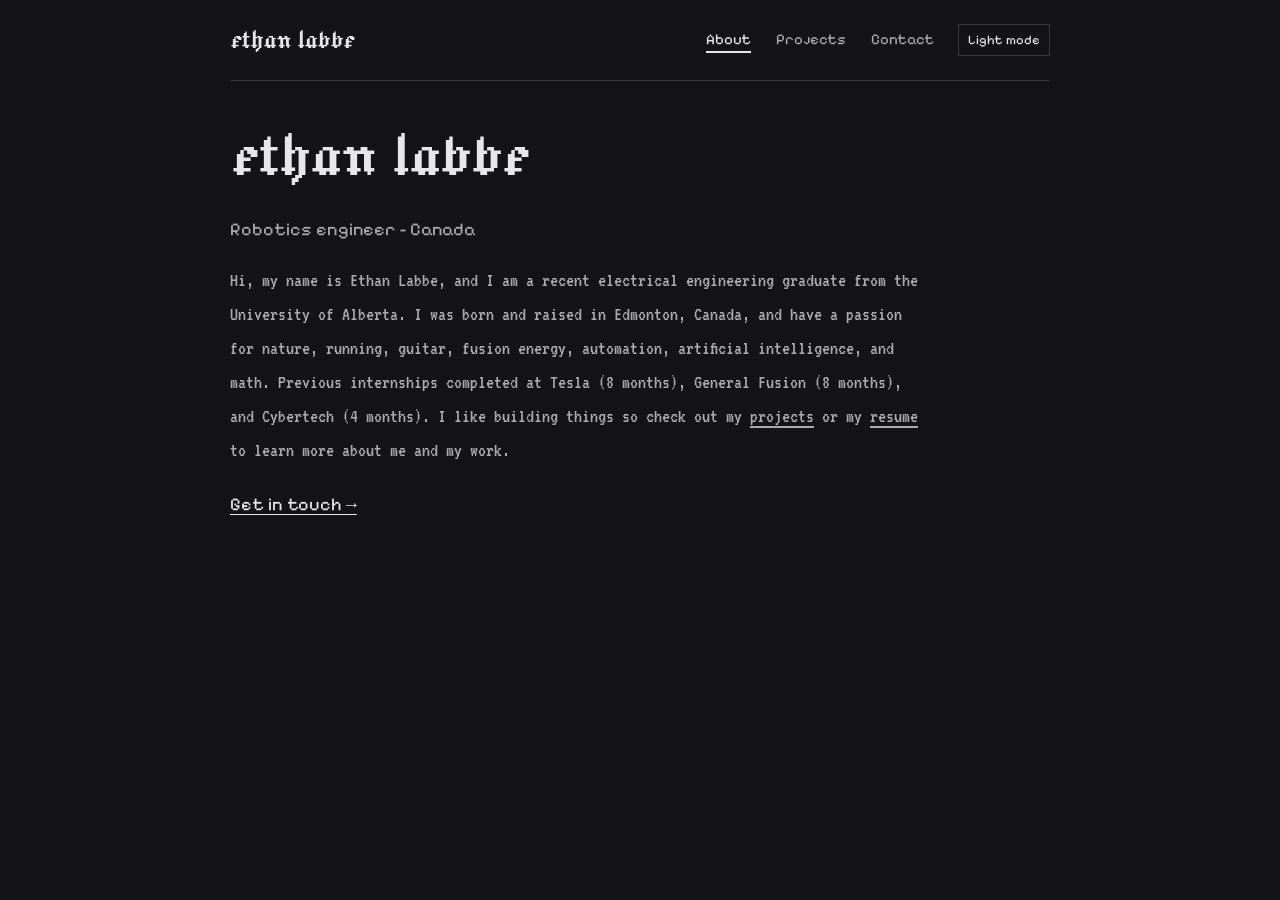
==== commit 35e43936: "Merge branch 'restyle2'" ====
--- a/index.html
+++ b/index.html
@@ -4,10 +4,10 @@
 <head>
     <meta charset="UTF-8">
     <meta http-equiv="X-UA-Compatible" content="IE=edge">
-    <meta name="viewport" content="width=device-width, initial-scale=1.0, user-scalable=no">
+    <meta name="viewport" content="width=device-width, initial-scale=1.0">
 
     <!-- SEO Optimization for your name -->
-    <title>Ethan Labbe | Project Portfolio</title>
+    <title>Ethan Labbe | Robotics Engineer</title>
     <meta name="description"
         content="Explore the project portfolio of Ethan Labbe, featuring work in Stereo Vision Systems, Fusion Energy research, and autonomous vehicle controls.">
     <meta name="author" content="Ethan Labbe">
@@ -20,274 +20,21 @@
     <meta property="og:url" content="https://ethanlabbe.github.io/">
     <meta property="og:type" content="website">
 
-    <!-- Your Original Assets (Keep these completely intact!) -->
     <link rel="icon" type="image/x-icon" href="external/logo.bmp">
+    <meta name="theme-color" content="#141416">
     <link rel="preconnect" href="https://fonts.googleapis.com">
     <link rel="preconnect" href="https://fonts.gstatic.com" crossorigin>
-    <link
-        href="https://fonts.googleapis.com/css2?family=Chakra+Petch:wght@400;600&family=Exo+2:wght@600&family=Oxygen:wght@700&family=Quicksand:wght@600&family=Righteous&family=Source+Code+Pro&display=swap"
-        rel="stylesheet">
+    <link href="https://fonts.googleapis.com/css2?family=VT323&amp;family=Jacquard+12&amp;family=Pixelify+Sans&amp;display=swap" rel="stylesheet">
+    <script src="theme.js"></script>
     <link rel="stylesheet" href="style.css">
 </head>
 
-<body id="top">
-
-    <a class="skip-link" href="#about">Skip to content</a>
-
-    <a href="#top" class="header-logo-link" aria-label="Go to top">
-        <img class="header-logo" src="external/logo.bmp" alt="Ethan Labbe logo">
-    </a>
-
-    <nav class="jump-nav">
-        <a href="#about">About</a>
-        <a href="#projects">Projects</a>
-        <a href="#contact">Contact</a>
-    </nav>
-
-    <div class="spacer layer2">
-    </div>
-
-    <div class="container">
-        <h1>Ethan Labbe</h1>
-        <h2>Project Portfolio</h2>
-    </div>
-
-    <div class="spacer3"></div>
-    <div class="spacer2 layer1"></div>
-
-    <section id="about" class="yellow">
-        <div class="about-grid">
-            <img class="profile-photo" src="external/profile_photo.bmp" alt="Profile photo of Ethan Labbe">
-            <div class="about-copy">
-                <div id="about-content" class="markdown-content leftxt"></div>
-            </div>
-        </div>
-    </section>
-
-    <div class="spacer2 layer4"></div>
-
-    <section id="projects">
-        <h2>Projects</h2>
-        <div class="leftxt">
-
-            <h3>Edge-Computing Architecture for Robotic Inspection</h3>
-            <div class="project-text-block" id="project-robotic-inspection"></div>
-
-            <h3>Stereo Vision System</h3>
-            <div class="project-text-block" id="project-stereo-vision-system"></div>
-            <div class="image-row">
-                <img class="project-image" src="external/stereo-cad.bmp" alt="CAD design of stereo vision system">
-                <img class="project-image" src="external/stereo-device.bmp" alt="Stereo vision device">
-                <img class="project-image" src="external/head-depth-map.bmp" alt="head depth map">
-                <img class="large-project-image" src="external/calibration-depth-map.bmp" alt="calibration depth map">
-            </div>
-
-            <h3>Klon Centaur Guitar Pedal</h3>
-            <div class="project-text-block" id="project-guitar-pedal"></div>
-            <div class="image-row">
-                <img class="large-project-image" src="external/guitar-pedal-enclosure.bmp" alt="Guitar Pedal Enclosure">
-                <img class="large-project-image" src="external/guitar-pedal-open.bmp" alt="Guitar Pedal Open">
-            </div>
-
-            <h3><a target="_blank" href="external/DRAposter2.pdf">Fusion Energy Fuel Targets Research</a></h3>
-            <div class="project-text-block" id="project-fusion-energy-fuel-research"></div>
-            <div class="image-row">
-                <img class="project-image" src="external/Samplelightscattering.bmp" alt="Light Scattering">
-                <img class="project-image" src="external/Polystyrenespectra.bmp" alt="Polystyrene Spectra">
-            </div>
-
-            
-            <h3>Solar PV Home Automation</h3>
-            <div class="project-text-block" id="project-solar-pv-home-automation"></div>
-            <div class="image-row">
-                <img class="large-project-image" src="external/PanelWiring.bmp" alt="Panel Wiring">
-                <img class="large-project-image" src="external/SolarPanel.bmp" alt="Solar Panel">
-            </div>
-
-            <h3><a target="_blank" href="external/DRAposter.pdf">Underwater Autonomous Vehicle Control Simulation (UAVCS)</a></h3>
-            <div class="project-text-block" id="project-uavcm"></div>
-            <div class="image-row">
-                <img class="project-image" src="external/UAVCAD.bmp" alt="CAD Design of Vehicle">
-                <img class="project-image" src="external/controlplot.bmp" alt="Control Plot">
-                <img class="project-image" src="external/Divingplot.bmp" alt="Diving Plot">
-            </div>
-        </div>
-    </section>
-
-
-    <div class="layer3 spacer2"></div>
-
-    <div id="contact" class="center red">
-        <h2>Contact Me</h2>
-    </div>
-
-    <div class="center red">
-        <div class="contact-stack">
-            <div id="contact-content" class="markdown-content contact-text"></div>
-            <div class="contact-row">
-                <button class="copy-email email-link" type="button" data-email="ethanlabbe1@gmail.com" aria-label="Copy email address">
-                    ethanlabbe1@gmail.com
-                </button>
-
-                <a class="social-link" target="_blank" rel="noopener noreferrer" href="https://www.linkedin.com/in/ethan-labbe/">
-                    <img class="icon" src="external/linlogo.bmp" alt="LinkedIn Logo">
-                </a>
-
-                <a class="social-link" target="_blank" rel="noopener noreferrer" href="https://github.com/EthanLabbe">
-                    <img class="icon" src="external/gitlogo.bmp" alt="GitHub Logo">
-                </a>
-            </div>
-        </div>
-    </div>
-
-    <script>
-        async function loadMarkdownContent() {
-            const sections = [
-                { selector: '#about-content', file: 'content/about.md' },
-                { selector: '#project-robotic-inspection', file: 'content/projects/robot-inspection.md' },
-                { selector: '#project-stereo-vision-system', file: 'content/projects/stereo-vision.md' },
-                { selector: '#project-guitar-pedal', file: 'content/projects/guitar-pedal.md' },
-                { selector: '#project-fusion-energy-fuel-research', file: 'content/projects/fusion-energy-fuel-research.md' },
-                { selector: '#project-solar-pv-home-automation', file: 'content/projects/solar-pv-home-automation.md' },
-                { selector: '#project-uavcm', file: 'content/projects/uavcm.md' },
-                { selector: '#contact-content', file: 'content/contact.md' }
-            ];
-
-            for (const section of sections) {
-                const element = document.querySelector(section.selector);
-                if (!element) continue;
-
-                try {
-                    const response = await fetch(section.file);
-                    if (!response.ok) throw new Error(`Unable to load ${section.file}`);
-                    const markdown = await response.text();
-                    element.innerHTML = renderMarkdown(markdown, section.file);
-                } catch (error) {
-                    console.error(error);
-                    element.innerHTML = '<p>Content could not be loaded.</p>';
-                }
-            }
-        }
-
-        function resolveMarkdownAsset(assetPath, baseFile) {
-            if (!assetPath) return '';
-            if (/^(https?:)?\/\//i.test(assetPath) || assetPath.startsWith('data:')) {
-                return assetPath;
-            }
-            return new URL(assetPath, new URL(baseFile, window.location.href)).href;
-        }
-
-        function renderMarkdown(markdown, baseFile = '') {
-            const lines = markdown.trim().split(/\r?\n/);
-            let html = '';
-            let paragraph = [];
-
-            function flushParagraph() {
-                if (paragraph.length) {
-                    html += `<p>${paragraph.join(' ')}</p>`;
-                    paragraph = [];
-                }
-            }
-
-            function escapeHtml(value) {
-                return value
-                    .replace(/&/g, '&amp;')
-                    .replace(/</g, '&lt;')
-                    .replace(/>/g, '&gt;')
-                    .replace(/"/g, '&quot;')
-                    .replace(/'/g, '&#39;');
-            }
-
-            function formatInline(value) {
-                let formatted = escapeHtml(value);
-                formatted = formatted.replace(/\[([^\]]+)\]\(([^)]+)\)/g, '<a href="$2" target="_blank" rel="noopener noreferrer">$1</a>');
-                formatted = formatted.replace(/\*\*([^*]+)\*\*/g, '<strong>$1</strong>');
-                formatted = formatted.replace(/\*([^*]+)\*/g, '<em>$1</em>');
-                return formatted;
-            }
-
-            lines.forEach((line) => {
-                const trimmed = line.trim();
-                if (!trimmed) {
-                    flushParagraph();
-                    return;
-                }
-
-                const headingMatch = trimmed.match(/^(#{1,6})\s+(.*)$/);
-                if (headingMatch) {
-                    flushParagraph();
-                    const level = headingMatch[1].length;
-                    html += `<h${level}>${formatInline(headingMatch[2])}</h${level}>`;
-                    return;
-                }
-
-                const imageMatch = trimmed.match(/^!\[([^\]]*)\]\(([^)]+)\)$/);
-                if (imageMatch) {
-                    flushParagraph();
-                    const imageSrc = resolveMarkdownAsset(imageMatch[2], baseFile);
-                    html += `<img src="${imageSrc}" alt="${imageMatch[1] || ''}" class="project-image">`;
-                    return;
-                }
-
-                paragraph.push(formatInline(trimmed));
-            });
-
-            flushParagraph();
-            return html;
-        }
-
-        async function copyEmailToClipboard(email) {
-            if (!email) return false;
-
-            try {
-                if (navigator.clipboard && window.isSecureContext) {
-                    await navigator.clipboard.writeText(email);
-                    return true;
-                }
-
-                const textArea = document.createElement('textarea');
-                textArea.value = email;
-                textArea.setAttribute('readonly', '');
-                textArea.style.position = 'fixed';
-                textArea.style.top = '-9999px';
-                document.body.appendChild(textArea);
-                textArea.select();
-                document.execCommand('copy');
-                document.body.removeChild(textArea);
-                return true;
-            } catch (error) {
-                console.error('Copy failed:', error);
-                return false;
-            }
-        }
-
-        function bindCopyEmail() {
-            const emailButtons = document.querySelectorAll('.copy-email');
-
-            emailButtons.forEach((button) => {
-                button.addEventListener('click', async (event) => {
-                    event.preventDefault();
-                    const email = button.dataset.email || button.textContent.trim();
-                    const copied = await copyEmailToClipboard(email);
-
-                    if (copied) {
-                        const originalText = button.textContent.trim();
-                        button.classList.add('copied');
-                        button.textContent = 'Email copied!';
-                        setTimeout(() => {
-                            button.textContent = originalText;
-                            button.classList.remove('copied');
-                        }, 1200);
-                    }
-                });
-            });
-        }
-
-        document.addEventListener('DOMContentLoaded', () => {
-            loadMarkdownContent();
-            bindCopyEmail();
-        });
-    </script>
+<body>
+    <a class="skip-link" href="#main">Skip to content</a>
+    <header class="site-header">
+        <a class="wordmark" href="index.html">ethan labbe</a>
+        <div class="header-actions"><nav aria-label="Main navigation"><a href="index.html" aria-current="page">About</a><a href="projects.html">Projects</a><a href="contact.html">Contact</a></nav><button class="theme-toggle" type="button" aria-label="Switch to light mode" aria-pressed="false" hidden>Light mode</button></div>
+    </header>
+<main id="main" class="wrap text-page"><h1>ethan labbe</h1><p class="intro-role">Robotics engineer - Canada</p><div class="about-layout"><div class="markdown-content"><p>Hi, my name is Ethan Labbe, and I am a recent electrical engineering graduate from the University of Alberta. I was born and raised in Edmonton, Canada, and have a passion for nature, running, guitar, fusion energy, automation, artificial intelligence, and math. Previous internships completed at Tesla (8 months), General Fusion (8 months), and Cybertech (4 months). I like building things so check out my <a href="projects.html">projects</a> or my <a href="external/Ethan_Labbe_Resume.pdf" target="_blank" rel="noopener noreferrer">resume</a> to learn more about me and my work.</p></div></div><a class="text-link" href="contact.html">Get in touch &#8594;</a></main>
 </body>
-
-</html>+</html>
--- a/style.css
+++ b/style.css
@@ -1,544 +1,93 @@
-@import url('https://fonts.googleapis.com/css2?family=Chakra+Petch:wght@400;600&family=Exo+2:wght@600&family=Oxygen:wght@700&family=Quicksand:wght@600&family=Righteous&family=Source+Code+Pro&display=swap');
-
-/* mobile response */
-@media screen and (max-width: 1000px) {
-    .project-image {
-        width: min(100%, 180px);
-        flex-basis: calc(50% - 0.5rem);
-    }
-
-    .image-row {
-        gap: 0.75rem;
-    }
-    .icon {
-        width: clamp(24px, 4vw, 34px);
-    }
-
-    .medpic {
-        width: min(100%, 220px);
-        height: auto;
-    }
-
-    .lrgpic {
-        width: min(100%, 360px);
-        height: auto;
-    }
-
-    .logo {
-        width: clamp(44px, 8vw, 60px);
-    }
-
-    .jump-nav {
-        padding: 10px 3vw;
-        gap: 8px;
-    }
-
-    .jump-nav a {
-        font-size: 0.95rem;
-        padding: 6px 10px;
-    }
-
-    .container {
-        top: clamp(120px, 24vw, 180px);
-        padding-left: 5vw;
-        align-items: flex-start;
-    }
-
-    .center {
-        flex-wrap: wrap;
-        gap: 1rem;
-        padding: 0 1rem 1.5rem;
-    }
-
-    .leftxt {
-        margin-left: 1rem;
-        margin-right: 1rem;
-        margin-bottom: 0;
-        padding-bottom: 0;
-    }
-
-    .about-grid {
-        flex-direction: row;
-        align-items: center;
-        justify-content: center;
-        gap: 1rem;
-        padding: 0 1rem 1rem;
-    }
-
-    .about-grid .leftxt {
-        margin-left: 0;
-        margin-right: 0;
-        margin-bottom: 0;
-        padding-bottom: 0;
-    }
-
-    .profile-photo {
-        width: min(100%, 220px);
-        margin-left: 0;
-        flex: 0 0 auto;
-    }
-
-    .about-copy {
-        flex: 1 1 16rem;
-        min-width: 0;
-    }
-
-    h1 {
-        font-size: clamp(2.5rem, 8vw, 4rem);
-    }
-
-    h2 {
-        font-size: clamp(1.75rem, 6vw, 2.6rem);
-    }
-
-    h3 {
-        font-size: clamp(1.2rem, 4vw, 1.8rem);
-        padding-top: 1.25rem;
-    }
-
-    p {
-        font-size: clamp(0.95rem, 2.2vw, 1.1rem);
-        line-height: 1.6;
-    }
+:root {
+    color-scheme: dark;
+    --paper: #141416;
+    --ink: #e7e7e9;
+    --muted: #aaaab1;
+    --line: #38383e;
+    --link-hover: #ff9a45;
+    --hover: #242429;
+    --selection: #d3d3da;
+    --selection-ink: #141416;
+    --body: 'VT323', 'Courier New', monospace;
+    --pixel: 'Jacquard 12', Georgia, serif;
+    --pixel-text: 'Pixelify Sans', 'Courier New', monospace;
+}
+:root[data-theme="light"] {
+    color-scheme: light;
+    --paper: #fafafa;
+    --ink: #202024;
+    --muted: #595960;
+    --line: #d4d4da;
+    --link-hover: #d85a06;
+    --hover: #eaeaef;
+    --selection: #33333b;
+    --selection-ink: #fff;
+}
+* { box-sizing: border-box; }
+body { margin: 0; background: var(--paper); color: var(--ink); font: 20px/1.7 var(--body); }
+a { font-family: var(--pixel-text); color: inherit; text-decoration: none; text-underline-offset: 4px; }
+p a { font-family: inherit; }
+a:hover { color: var(--link-hover); text-decoration: underline; }
+a:focus-visible, button:focus-visible { outline: 2px solid var(--ink); outline-offset: 5px; }
+a, button { touch-action: manipulation; }
+::selection { background: var(--selection); color: var(--selection-ink); }
+.wrap, .site-header { width: min(820px, calc(100% - 64px)); margin-inline: auto; }
+.site-header { display: flex; justify-content: space-between; align-items: center; gap: 24px; padding-block: 24px; border-bottom: 1px solid var(--line); }
+.wordmark { font: 30px/1 var(--pixel); }
+nav { font-family: var(--pixel-text); display: flex; gap: 25px; color: var(--muted); font-size: 15px; }
+nav [aria-current='page'] { color: var(--ink); text-decoration: underline; text-decoration-thickness: 2px; text-underline-offset: 7px; }
+h1, h2, p { margin-top: 0; }
+h1 { font-family: var(--pixel); font-weight: 400; letter-spacing: 0; }
+h2, h3, h4, h5, h6 { font-family: var(--pixel-text); font-weight: 400; }
+h1 { font-size: clamp(48px, 8vw, 72px); line-height: 1.1; margin-bottom: 18px; }
+h2 { font-size: 30px; line-height: 1.2; margin-bottom: 16px; }
+.intro-role { font-family: var(--pixel-text); font-size: 18px; color: var(--muted); margin-bottom: 18px; }
+.project-list { list-style: none; padding: 0; margin: 24px 0 0; }
+.project-link { display: inline-block; padding: 12px 0; }
+.project-link:hover { text-decoration: none; }
+.project-link:hover .project-name { text-decoration: underline; text-underline-offset: 4px; }
+.project-name { display: block; font: 20px/1.5 var(--pixel-text); }
+.detail-page, .text-page { padding-block: 36px 54px; }
+.back-link { font-family: var(--pixel-text); display: inline-block; color: var(--muted); font-size: 14px; margin-bottom: 32px; }
+.project-heading > div { display: flex; flex-direction: column; }
+.project-heading h1 { font-family: var(--pixel-text); font-size: clamp(38px, 6vw, 55px); max-width: 740px; }
+.eyebrow { font-family: var(--pixel-text); color: var(--muted); font-size: 14px; order: 1; margin-bottom: 24px; }
+.project-body, .markdown-content { max-width: 690px; color: var(--muted); }
+.project-body p, .markdown-content p { margin-bottom: 18px; }
+.project-body a, .markdown-content a, .text-link { text-decoration: underline; }
+.text-link[href="contact.html"] { font-size: 18px; }
+.progress-tag { font-family: var(--pixel-text); font-size: 14px; border-left: 3px solid var(--muted); padding-left: 10px; }
+.research-link { font-family: var(--pixel-text); display: inline-block; margin-bottom: 16px; }
+.project-gallery { display: grid; grid-template-columns: repeat(2, minmax(0, 1fr)); gap: 24px 20px; margin-top: 30px; }
+figure { margin: 0; min-width: 0; }
+img { display: block; max-width: 100%; height: auto; }
+figure img { width: 100%; height: 280px; padding: 14px; object-fit: contain; background: transparent; border: 1px solid var(--line); }
+figcaption { font-family: var(--pixel-text); font-size: 13px; color: var(--muted); margin-top: 8px; }
+.project-pagination { border-top: 1px solid var(--line); margin-top: 42px; padding-top: 22px; justify-content: space-between; }
+.about-layout { margin-bottom: 20px; }
+.contact-section h1 { margin-bottom: 24px; }
+.contact-row { display: flex; align-items: center; flex-wrap: wrap; gap: 18px; margin-top: 24px; }
+.contact-email { font-family: var(--pixel-text); font-size: 16px; }
+.copy-email { font: 14px var(--pixel-text); background: none; border: 1px solid var(--line); color: var(--muted); padding: 9px 12px; cursor: pointer; min-width: 112px; }
+.copy-email:hover { background: var(--hover); color: var(--ink); }
+.social-links { font-family: var(--pixel-text); display: flex; flex-wrap: wrap; gap: 24px; margin-top: 28px; font-size: 15px; }
+.skip-link { position: absolute; top: -100px; left: 20px; background: var(--ink); color: var(--paper); padding: 10px 16px; }
+.skip-link:focus { top: 10px; }
+@media (max-width: 600px) {
+    .wrap, .site-header { width: calc(100% - 40px); }
+    .site-header { gap: 16px; }
+    .wordmark { font-size: 26px; }
+    nav { gap: 18px; font-size: 14px; }
+    .project-gallery { grid-template-columns: 1fr; }
+    figure img { height: auto; max-height: 380px; }
 }
 
-html {
-    scroll-behavior: smooth;
-    scroll-padding-top: 70px;
+.header-actions { display: flex; align-items: center; gap: 24px; }
+.theme-toggle { border: 1px solid var(--line); padding: 6px 9px; background: transparent; color: var(--ink); font: 13px/1.4 var(--pixel-text); cursor: pointer; white-space: nowrap; }
+.theme-toggle:hover { background: var(--hover); }
+@media (max-width: 600px) {
+    .site-header { flex-wrap: wrap; }
+    .header-actions { width: 100%; justify-content: space-between; gap: 12px; }
 }
 
-h1 {
-    font-size: 7vw;
-    font-family: 'Chakra Petch', sans-serif;
-    margin: 0;
-}
-
-h2 {
-    font-size: 5vw;
-    font-family: 'Chakra Petch', sans-serif;
-    margin: 0;
-}
-
-h3 {
-    font-size: 4vw;
-    font-family: 'Chakra Petch', sans-serif;
-    padding-top: 4vw;
-    margin-bottom: 0.5vw;
-}
-
-
-.container {
-    position: absolute;
-    display: flex;
-    flex-direction: column;
-    align-items: flex-start;
-    top: 20vw;
-    padding-left: 8vw;
-}
-
-p {
-    font-size: 1.5vw;
-    font-family: 'Source Code Pro', monospace;
-    line-height: 1.5;
-    margin-left: 0px;
-}
-
-
-body {
-    margin: 0;
-    color: white;
-    background: #1f2122;
-    overflow-x: hidden;
-}
-
-section {
-    position: relative;
-    display: flex;
-    flex-direction: column;
-    align-items: center;
-    min-height: 20vw;
-    padding: 1.5rem 1rem 1.5rem;
-}
-
-img {
-    display: block;
-    max-width: 100%;
-    height: auto;
-    margin-left: 0;
-    object-fit: contain;
-}
-
-.icon {
-    width: clamp(24px, 3vw, 32px);
-    height: auto;
-    display: block;
-    margin: 0;
-}
-
-.medpic {
-    width: auto;
-    height: 15vw;
-}
-
-.lrgpic {
-    width: auto;
-    height: 25vw;
-}
-
-.logo {
-    width: clamp(48px, 7vw, 72px);
-    height: auto;
-    margin: 0;
-    display: block;
-}
-
-a {
-    color: white;
-    text-decoration: none;
-}
-
-.contact-stack {
-    display: flex;
-    flex-direction: column;
-    align-items: center;
-    justify-content: center;
-    width: min(100%, 1100px);
-    margin: 0 auto;
-    padding: 0 1rem 2rem;
-    gap: 0.75rem;
-}
-
-.contact-row {
-    display: flex;
-    align-items: center;
-    justify-content: center;
-    flex-wrap: wrap;
-    gap: 0.8rem;
-}
-
-.contact-text {
-    display: flex;
-    align-items: center;
-    justify-content: center;
-    gap: 0.6rem;
-    flex-wrap: wrap;
-    margin: 0;
-    font-size: clamp(1rem, 2.2vw, 1.2rem);
-    text-align: center;
-}
-
-.email-link,
-.social-link {
-    display: inline-flex;
-    align-items: center;
-    justify-content: center;
-}
-
-.email-link {
-    background: rgba(0, 0, 0, 0.16);
-    border: 1px solid rgba(255, 255, 255, 0.28);
-    border-radius: 999px;
-    color: white;
-    cursor: pointer;
-    font-family: 'Source Code Pro', monospace;
-    font-size: clamp(0.82rem, 1.5vw, 0.95rem);
-    line-height: 1.2;
-    padding: 0.55rem 0.85rem;
-    width: 14rem;
-    min-width: 14rem;
-    max-width: 14rem;
-    justify-content: center;
-    text-align: center;
-    transition: opacity 0.2s ease, transform 0.2s ease, border-color 0.2s ease;
-}
-
-.email-link:hover,
-.email-link:focus-visible {
-    opacity: 0.85;
-    border-color: rgba(255, 255, 255, 0.5);
-    transform: translateY(-1px);
-    outline: none;
-}
-
-.copy-email.copied {
-    font-size: 1rem;
-    width: 14rem;
-    min-width: 14rem;
-    max-width: 14rem;
-    white-space: nowrap;
-}
-
-.social-link {
-    line-height: 1;
-}
-
-@media screen and (max-width: 1000px) {
-    .contact-stack {
-        align-items: flex-start;
-    }
-
-    .contact-row,
-    .contact-text {
-        justify-content: flex-start;
-        text-align: left;
-    }
-}
-
-.about-copy .markdown-content p {
-    font-size: 1.8vw;
-}
-
-.markdown-content p {
-    margin: 0 0 1rem;
-}
-
-.markdown-content h3 {
-    margin-bottom: 0.5rem;
-}
-
-.markdown-content a {
-    text-decoration: underline;
-}
-
-.markdown-content img {
-    display: block;
-    max-width: 100%;
-    height: auto;
-    margin: 0.75rem 0 1rem;
-    border-radius: 8px;
-}
-
-.project-image {
-    width: auto;
-    max-width: 100%;
-    height: 25vw;
-    max-height: 220px;
-    object-fit: contain;
-    flex: 0 0 auto;
-}
-
-.large-project-image {
-    width: auto;
-    max-width: 100%;
-    height: 45vw;
-    max-height: 400px;
-    object-fit: contain;
-    flex: 0 0 auto;
-}
-
-.image-row {
-    display: flex;
-    flex-wrap: wrap;
-    gap: 1rem;
-    align-items: center;
-    justify-content: center;
-    margin: 1rem 0 1.5rem;
-}
-.project-text-block {
-    margin-bottom: 1rem;
-}
-
-.project-text-block h3 {
-    margin-bottom: 0.35rem;
-}
-
-.project-text-block p {
-    margin: 0 0 0.75rem;
-}
-.blue {
-    background: #3c31dd;
-}
-
-.red {
-    background: #ff1100;
-}
-
-.dark {
-    background: #0f0f10;
-}
-
-.yellow {
-    background: #ff9423;
-}
-
-.spacer {
-    width: 100%;
-    background-repeat: no-repeat;
-    background-position: center;
-    background-size: cover;
-    aspect-ratio: 900/600;
-}
-
-.spacer.layer2 {
-    display: flex;
-    align-items: flex-start;
-    justify-content: flex-start;
-    padding: 0.75rem 1.25rem 0;
-}
-
-.spacer2 {
-    width: 100%;
-    background-repeat: no-repeat;
-    background-position: center;
-    background-size: cover;
-    aspect-ratio: 900/200;
-}
-
-.spacer3 {
-    width: 100%;
-    background-repeat: no-repeat;
-    background-position: center;
-    background-size: cover;
-    aspect-ratio: 900/50;
-}
-
-.center {
-    display: flex;
-    justify-content: center;
-    align-items: center;
-    flex-wrap: wrap;
-    gap: 1.25rem;
-}
-
-.leftxt {
-    margin-left: 7vw;
-    margin-right: 7vw;
-    margin-bottom: 0;
-    padding-bottom: 0;
-}
-
-.about-grid {
-    display: flex;
-    align-items: flex-start;
-    gap: 3vw;
-    justify-content: flex-start;
-    flex-wrap: wrap;
-    padding: 0;
-    width: 100%;
-}
-
-.about-copy {
-    display: flex;
-    flex-direction: column;
-    justify-content: flex-start;
-    flex: 1 1 36rem;
-    min-width: 250px;
-}
-
-.about-grid .leftxt {
-    margin-left: 0;
-    margin-right: 0;
-    max-width: none;
-}
-
-.profile-photo {
-    width: 25vw;
-    max-width: 100%;
-    height: auto;
-    border-radius: 12px;
-    border: 3px solid #ff9423;
-    object-fit: cover;
-    align-self: flex-start;
-}
-
-.about-copy h2 {
-    margin-top: 0;
-    margin-bottom: 1rem;
-}
-
-.arrow {
-    display: block;
-    margin: auto;
-    margin-top: 2vw;
-}
-
-.layer1 {
-    background-image: url('external/upwave1.svg');
-}
-
-.layer2 {
-    background-image: url('external/rightstep2.bmp');
-}
-
-.layer3 {
-    background-image: url('external/btmwave.svg');
-}
-
-.layer4 {
-    background-image: url('external/dwnwave.svg');
-}
-
-.flip {
-    transform: rotate(180deg);
-}
-
-.rotate {
-    transform: rotate(270deg);
-}
-
-.invert {
-    color: inver;
-}
-
-.link {
-    color: rgb(254, 254, 254);
-    text-decoration: underline;
-}
-
-a:hover {
-    color: rgb(91, 91, 91);
-}
-
-/* jump navigation only */
-.jump-nav {
-    position: sticky;
-    top: 0;
-    z-index: 1000;
-    display: flex;
-    justify-content: center;
-    align-items: center;
-    flex-wrap: wrap;
-    gap: 12px;
-    padding: 12px 20px;
-    background: rgba(31, 33, 34, 0.9);
-    backdrop-filter: blur(4px);
-}
-
-.jump-nav a {
-    font-family: 'Chakra Petch', sans-serif;
-    font-size: 1.2vw;
-    padding: 8px 14px;
-    border: 1px solid white;
-    border-radius: 999px;
-}
-
-.header-logo-link {
-    position: fixed;
-    top: 0.6rem;
-    left: 0.8rem;
-    z-index: 1100;
-    display: inline-flex;
-    align-items: center;
-    justify-content: center;
-}
-
-.header-logo {
-    width: clamp(36px, 3.2vw, 48px);
-    height: auto;
-    display: block;
-}
-
-.skip-link {
-    position: absolute;
-    left: -9999px;
-    top: 0;
-}
-
-.skip-link:focus {
-    left: 10px;
-    top: 10px;
-    z-index: 1001;
-    background: white;
-    color: black;
-    padding: 8px 12px;
-}+nav a[aria-current="page"]:hover { color: var(--link-hover); }
